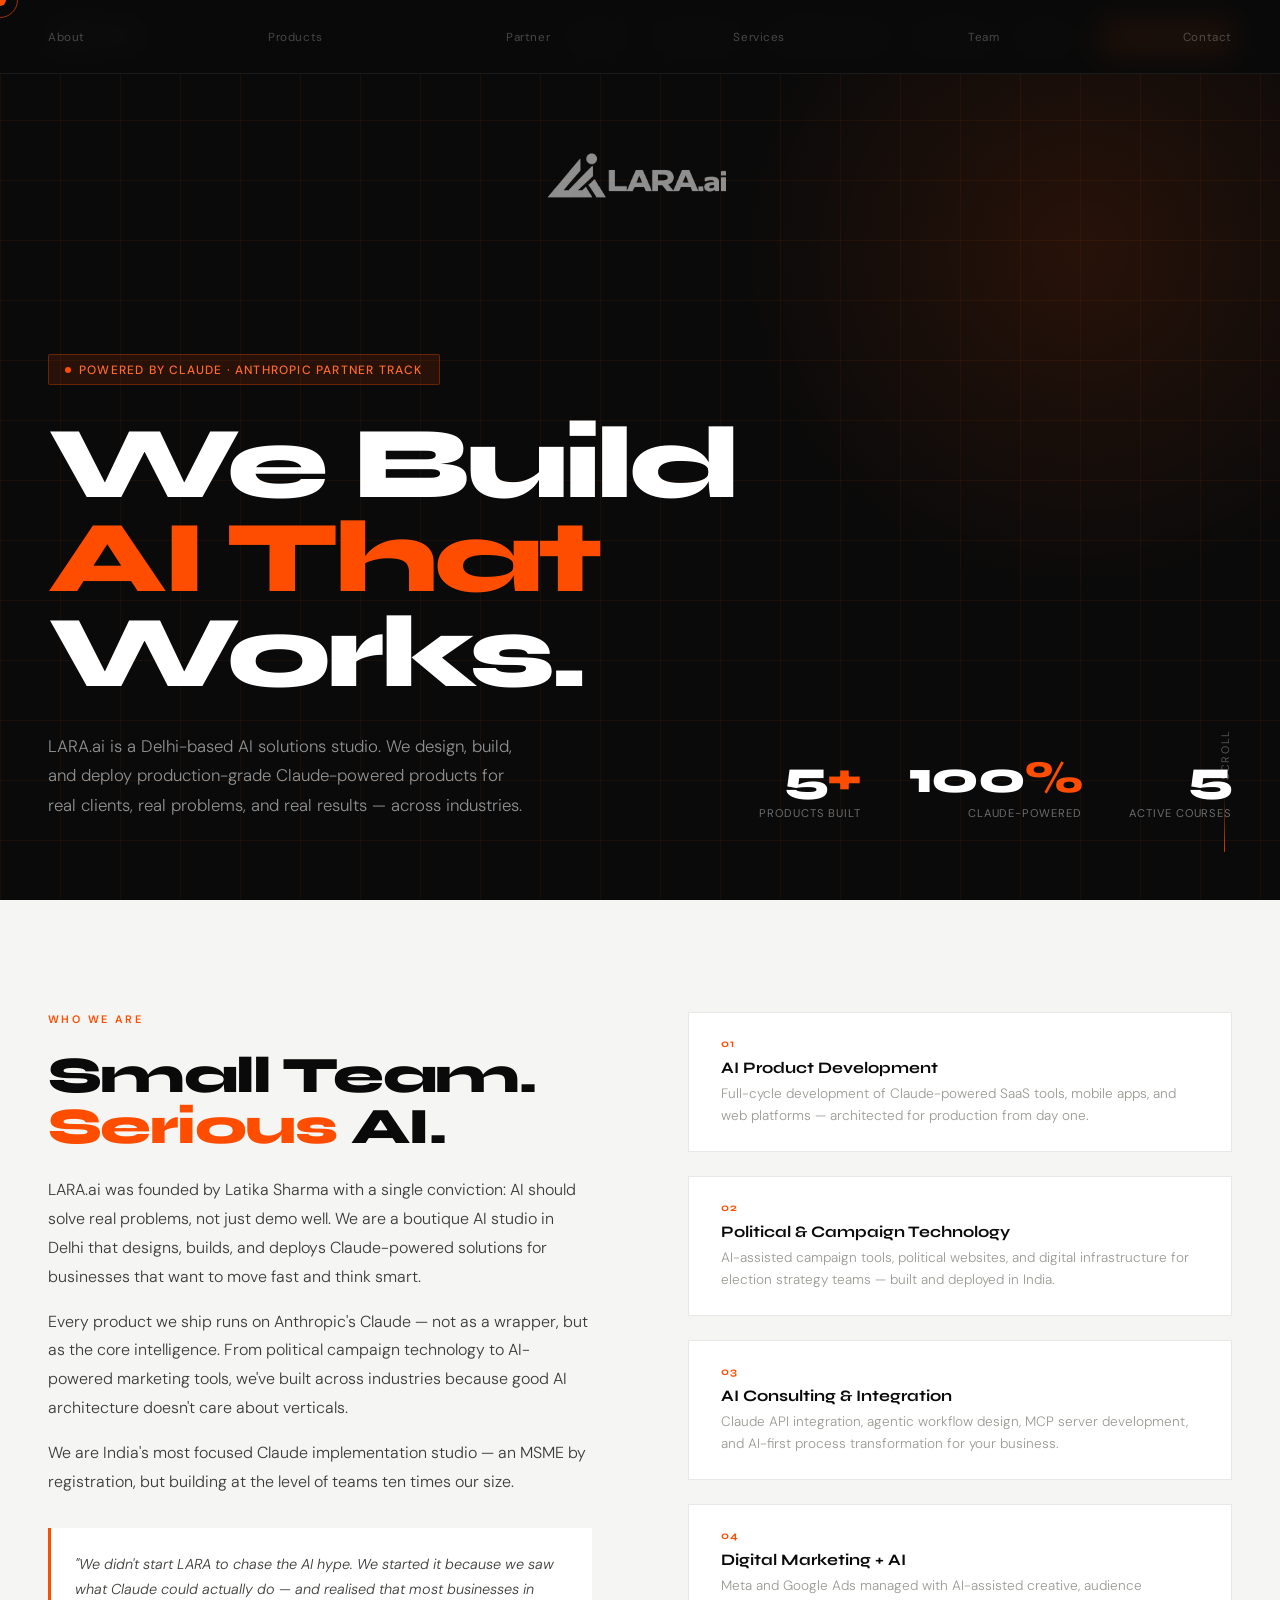
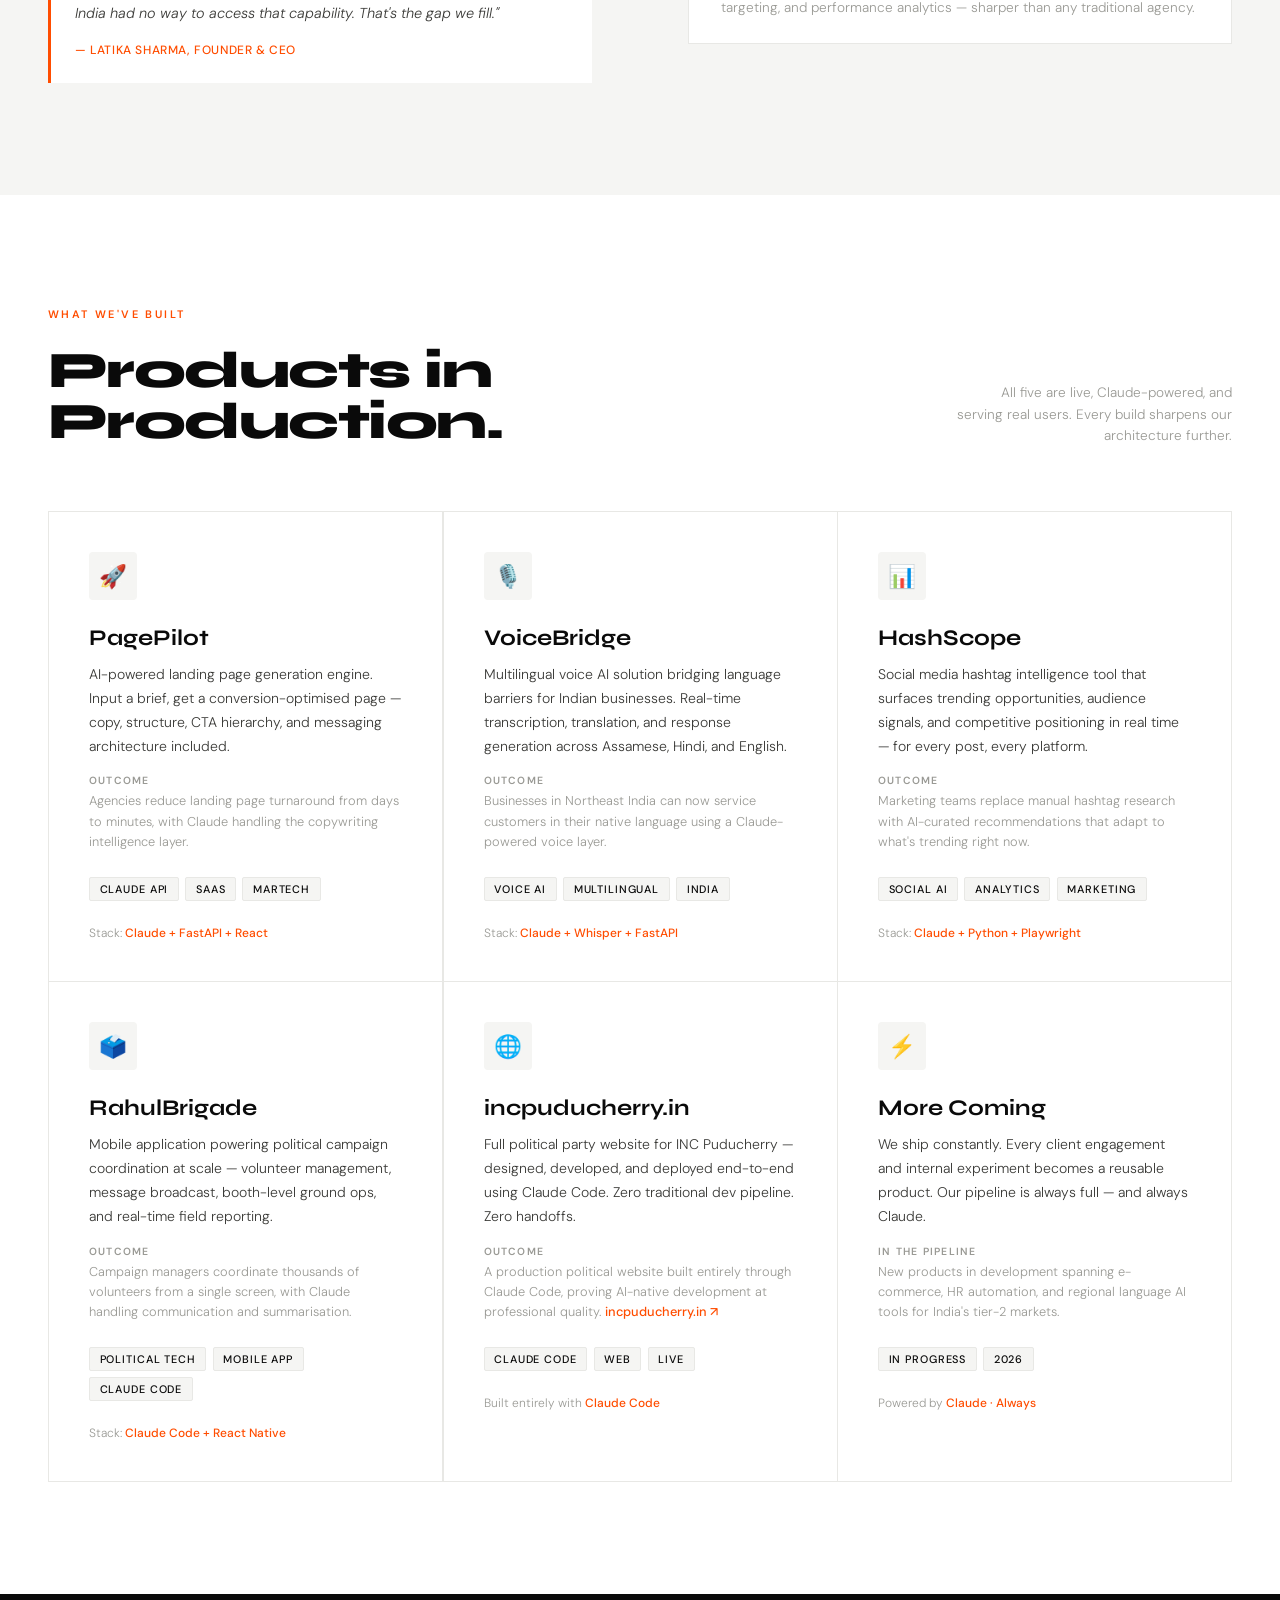
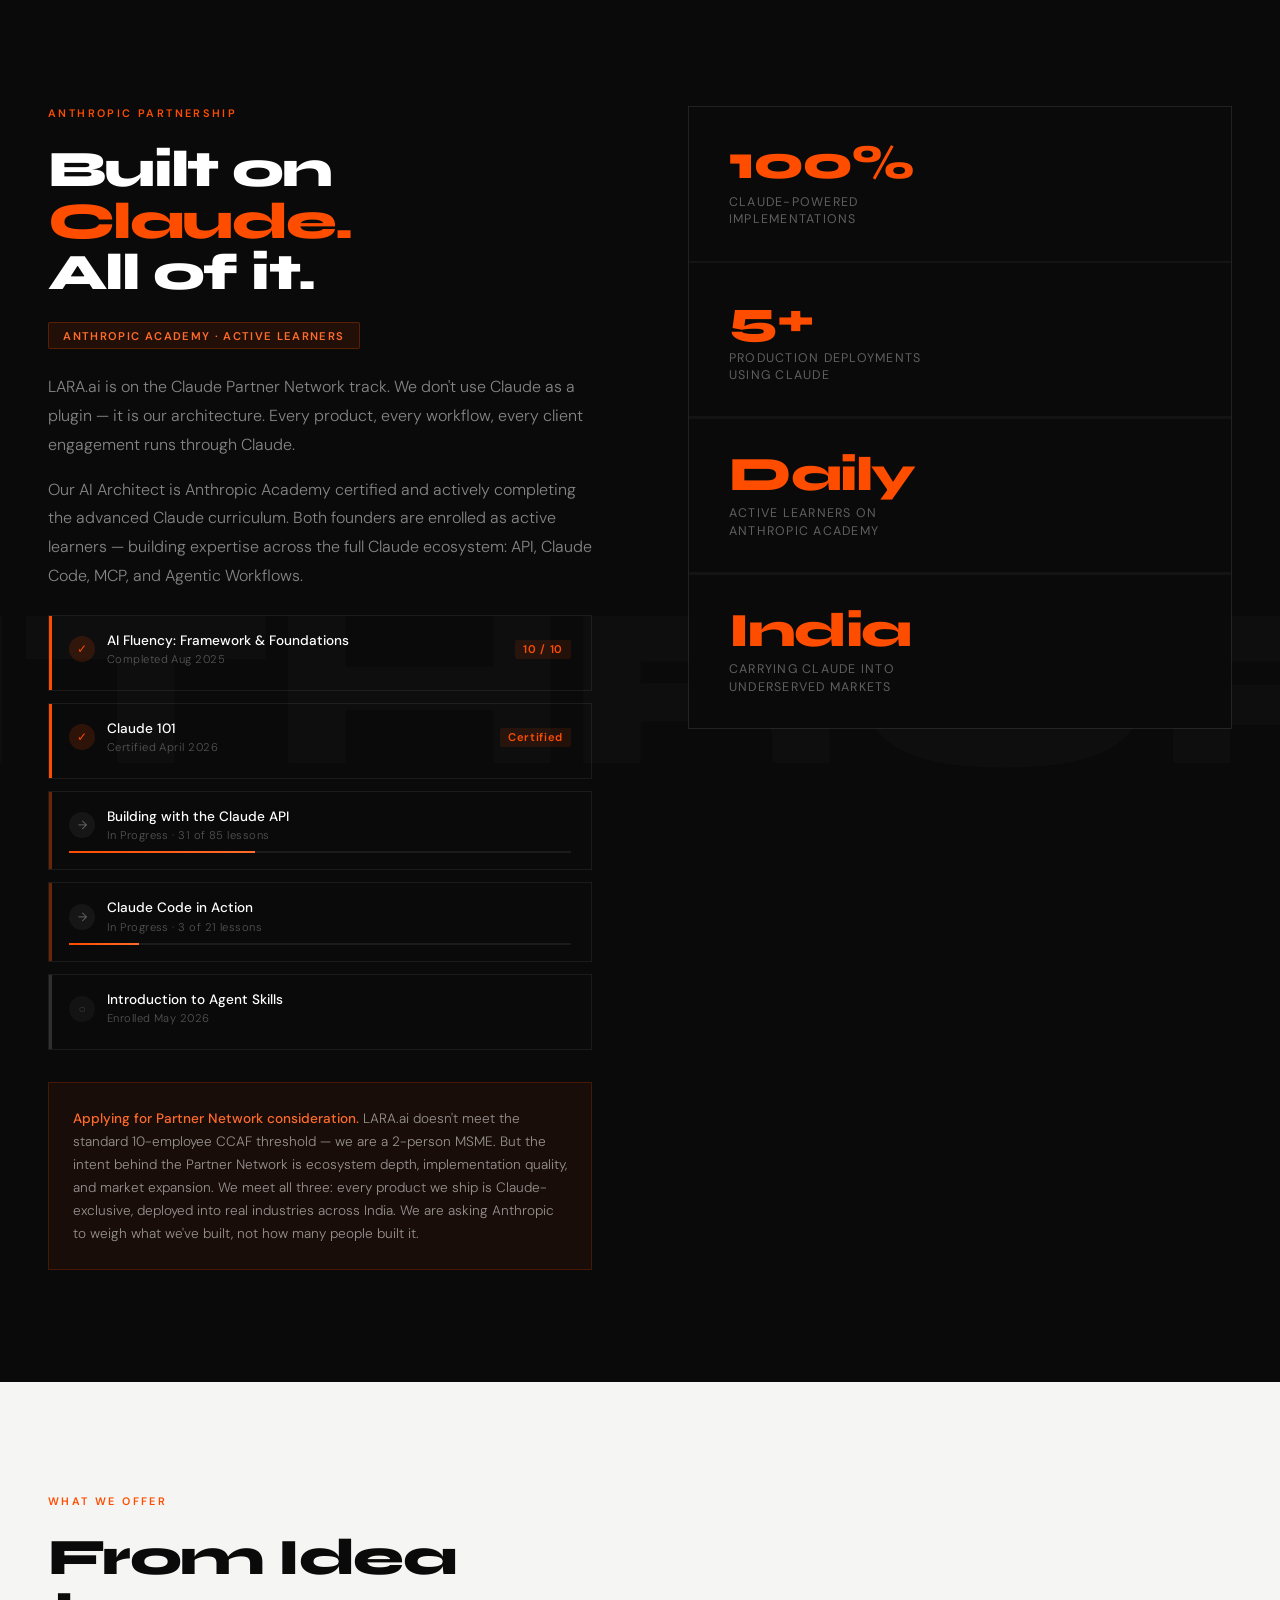
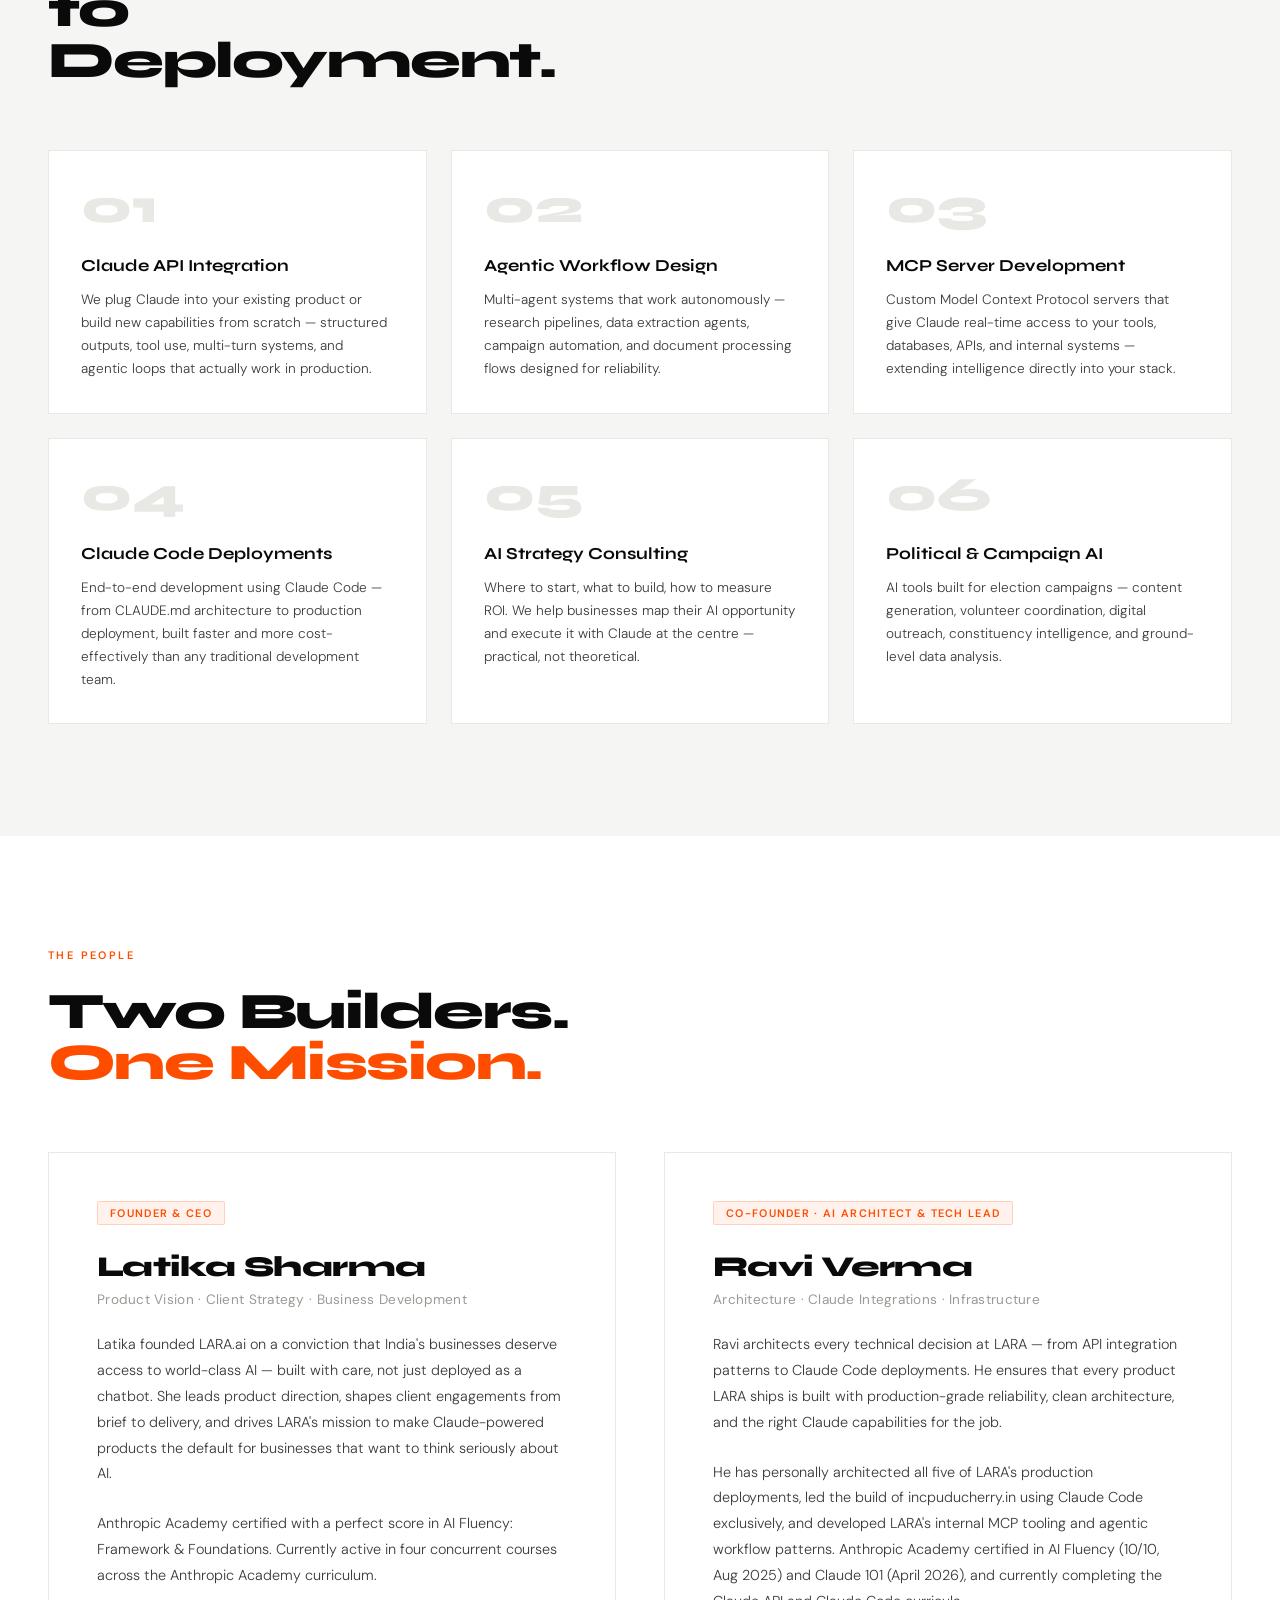
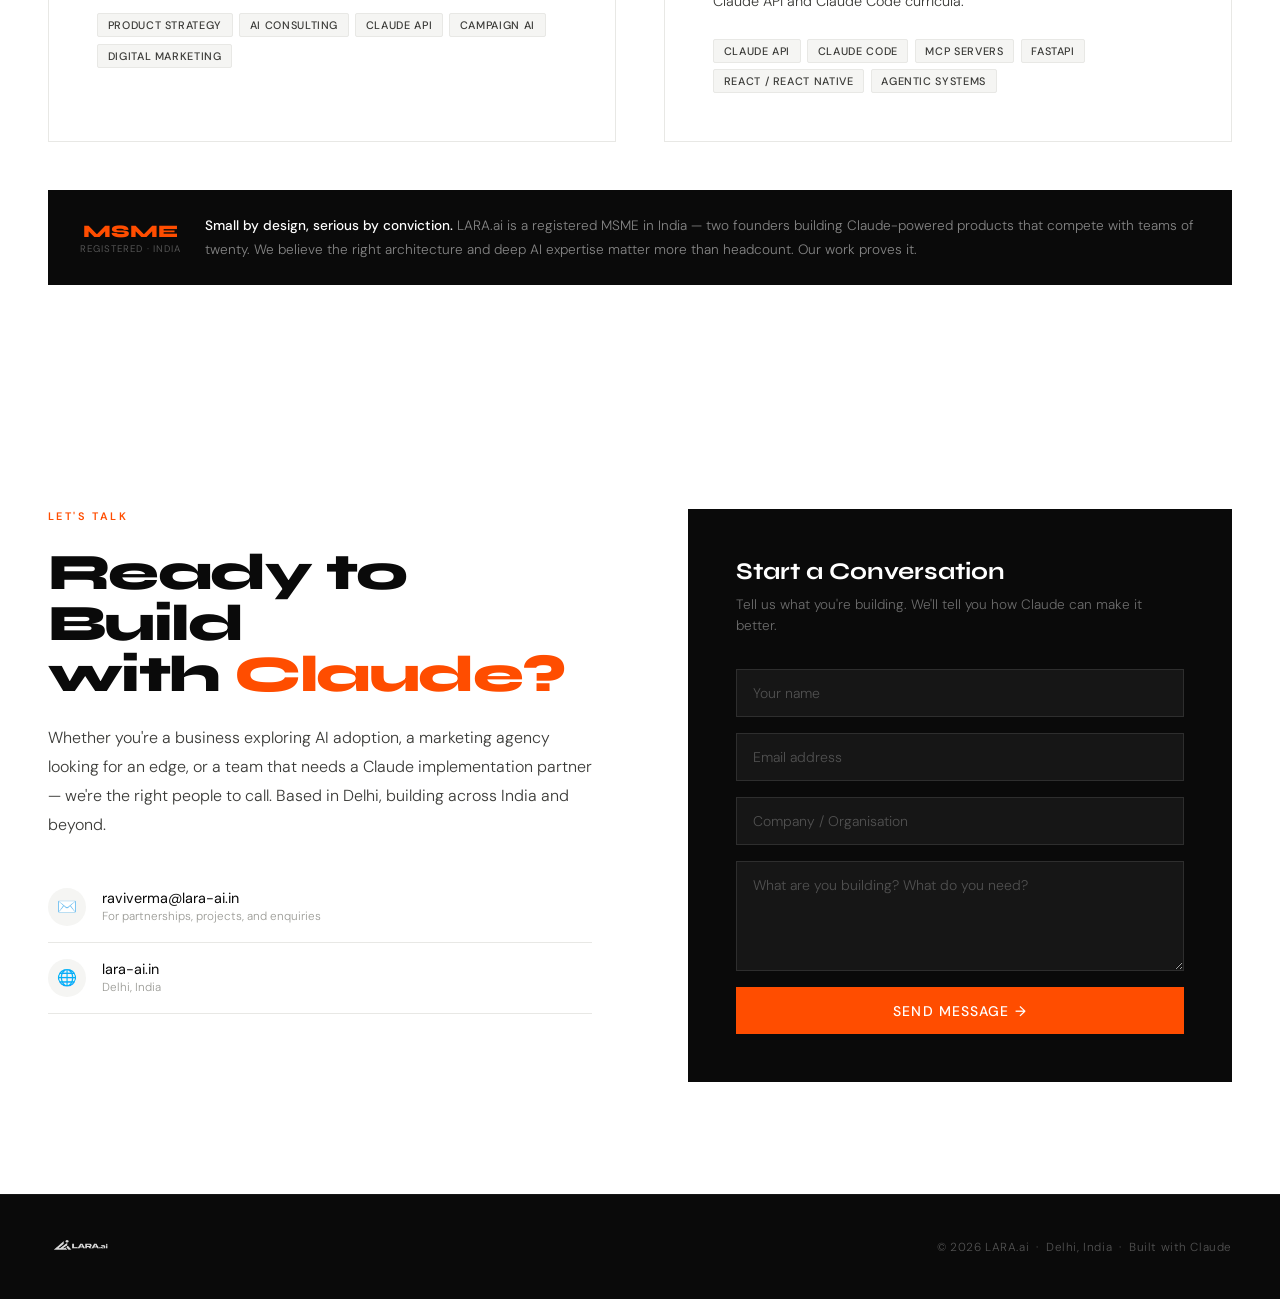
==== index.html @ f6cac772 "Clean up stale Formspree placeholder comment in contact form Co-Authored-By: Claude Sonnet 4.6 <nore" ====
<!DOCTYPE html>
<html lang="en">
<head>
  <meta charset="UTF-8">
  <meta name="viewport" content="width=device-width, initial-scale=1.0">

  <title>LARA.ai — Claude-Powered AI Solutions Studio, Delhi</title>
  <meta name="description" content="LARA.ai is a Delhi-based AI solutions studio building production-grade Claude-powered products. Claude API integration, agentic workflows, MCP servers, and AI strategy consulting.">
  <meta name="keywords" content="Claude AI, Anthropic partner, AI solutions India, Claude API integration, agentic workflow, MCP server, Delhi AI studio">

  <!-- Open Graph -->
  <meta property="og:title" content="LARA.ai — Claude-Powered AI Solutions">
  <meta property="og:description" content="We build production-grade Claude-powered products. Based in Delhi, India. On the Anthropic Partner Network track.">
  <meta property="og:type" content="website">
  <meta property="og:url" content="https://lara-ai.in">

  <!-- Favicons -->
  <link rel="shortcut icon" href="logo/favicon.ico">
  <link rel="icon" type="image/x-icon" href="logo/favicon.ico">
  <link rel="icon" type="image/png" sizes="16x16" href="logo/favicon-16.png">
  <link rel="icon" type="image/png" sizes="32x32" href="logo/favicon-32.png">
  <link rel="icon" type="image/png" sizes="48x48" href="logo/favicon-48.png">
  <link rel="icon" type="image/png" sizes="64x64" href="logo/favicon-64.png">
  <link rel="icon" type="image/png" sizes="128x128" href="logo/favicon-128.png">
  <link rel="icon" type="image/png" sizes="256x256" href="logo/favicon-256.png">
  <link rel="apple-touch-icon" sizes="128x128" href="logo/favicon-128.png">

  <!-- Fonts -->
  <link rel="preconnect" href="https://fonts.googleapis.com">
  <link rel="preconnect" href="https://fonts.gstatic.com" crossorigin>
  <link href="https://fonts.googleapis.com/css2?family=Syne:wght@400;700;800&family=DM+Sans:ital,opsz,wght@0,9..40,300;0,9..40,400;0,9..40,500;1,9..40,300&display=swap" rel="stylesheet">

  <link rel="stylesheet" href="style.css?v=2">
</head>
<body>

<!-- Custom cursor (hidden on mobile via CSS) -->
<div class="cursor" id="cursor"></div>
<div class="cursor-ring" id="cursorRing"></div>

<!-- Mobile menu overlay -->
<div class="mobile-menu" id="mobileMenu" role="dialog" aria-modal="true" aria-label="Navigation menu">
  <a href="#about">About</a>
  <a href="#products">Products</a>
  <a href="#claude">Partner Track</a>
  <a href="#services">Services</a>
  <a href="#team">Team</a>
  <a href="#contact" class="mobile-cta">Let's Build →</a>
</div>

<!-- ========================================================
     NAV
     ======================================================== -->
<nav id="mainNav" role="navigation" aria-label="Main navigation">
  <a href="#" class="nav-logo" aria-label="LARA.ai home">
    <img src="logo/website-navbar-logo.png"
         alt="LARA.ai"
         onerror="this.parentElement.innerHTML='<span class=nav-logo-text>LARA<span>.</span>ai</span>'">
  </a>

  <ul class="nav-links" role="list">
    <li><a href="#about">About</a></li>
    <li><a href="#products">Products</a></li>
    <li><a href="#claude">Partner Track</a></li>
    <li><a href="#services">Services</a></li>
    <li><a href="#team">Team</a></li>
    <li><a href="#contact" class="nav-cta">Let's Build →</a></li>
  </ul>

  <button class="hamburger" id="hamburger" aria-label="Toggle navigation" aria-expanded="false">
    <span></span>
    <span></span>
    <span></span>
  </button>
</nav>

<!-- ========================================================
     HERO
     ======================================================== -->
<section class="hero" aria-label="Hero">
  <div class="hero-grid" aria-hidden="true"></div>
  <div class="hero-glow" aria-hidden="true"></div>

  <!-- Hero logo mark (top-right) -->
  <div class="hero-logo-mark" aria-hidden="true">
    <img src="logo/lara-logo-transparent.png" alt="">
  </div>

  <div class="hero-badge" aria-label="Partner status">
    Powered by Claude &middot; Anthropic Partner Track
  </div>

  <h1>We Build<br><em>AI That</em><br>Works.</h1>

  <div class="hero-sub">
    <p class="hero-desc">
      LARA.ai is a Delhi-based AI solutions studio. We design, build, and deploy
      production-grade Claude-powered products for real clients, real problems,
      and real results — across industries.
    </p>
    <div class="hero-stats" aria-label="Key stats">
      <div class="stat-item">
        <div class="stat-num">5<span>+</span></div>
        <div class="stat-label">Products Built</div>
      </div>
      <div class="stat-item">
        <div class="stat-num">100<span>%</span></div>
        <div class="stat-label">Claude-Powered</div>
      </div>
      <div class="stat-item">
        <div class="stat-num">5<span></span></div>
        <div class="stat-label">Active Courses</div>
      </div>
    </div>
  </div>

  <div class="scroll-indicator" aria-hidden="true">
    <div class="scroll-line"></div>
    Scroll
  </div>
</section>

<!-- ========================================================
     ABOUT
     ======================================================== -->
<section class="about" id="about" aria-labelledby="about-heading">
  <div class="about-left reveal">
    <div class="section-label">Who We Are</div>
    <h2 id="about-heading">Small Team.<br><span>Serious</span> AI.</h2>
    <p>
      LARA.ai was founded by Latika Sharma with a single conviction: AI should
      solve real problems, not just demo well. We are a boutique AI studio in
      Delhi that designs, builds, and deploys Claude-powered solutions for
      businesses that want to move fast and think smart.
    </p>
    <p>
      Every product we ship runs on Anthropic's Claude — not as a wrapper, but
      as the core intelligence. From political campaign technology to AI-powered
      marketing tools, we've built across industries because good AI architecture
      doesn't care about verticals.
    </p>
    <p>
      We are India's most focused Claude implementation studio — an MSME by
      registration, but building at the level of teams ten times our size.
    </p>
    <div class="founder-note">
      <blockquote>
        "We didn't start LARA to chase the AI hype. We started it because we
        saw what Claude could actually do — and realised that most businesses
        in India had no way to access that capability. That's the gap we fill."
      </blockquote>
      <cite>— Latika Sharma, Founder &amp; CEO</cite>
    </div>
  </div>

  <div class="about-right">
    <div class="capability-card reveal reveal-delay-1">
      <div class="cap-num">01</div>
      <div class="cap-title">AI Product Development</div>
      <div class="cap-desc">Full-cycle development of Claude-powered SaaS tools, mobile apps, and web platforms — architected for production from day one.</div>
    </div>
    <div class="capability-card reveal reveal-delay-2">
      <div class="cap-num">02</div>
      <div class="cap-title">Political &amp; Campaign Technology</div>
      <div class="cap-desc">AI-assisted campaign tools, political websites, and digital infrastructure for election strategy teams — built and deployed in India.</div>
    </div>
    <div class="capability-card reveal reveal-delay-3">
      <div class="cap-num">03</div>
      <div class="cap-title">AI Consulting &amp; Integration</div>
      <div class="cap-desc">Claude API integration, agentic workflow design, MCP server development, and AI-first process transformation for your business.</div>
    </div>
    <div class="capability-card reveal reveal-delay-4">
      <div class="cap-num">04</div>
      <div class="cap-title">Digital Marketing + AI</div>
      <div class="cap-desc">Meta and Google Ads managed with AI-assisted creative, audience targeting, and performance analytics — sharper than any traditional agency.</div>
    </div>
  </div>
</section>

<!-- ========================================================
     PRODUCTS
     ======================================================== -->
<section class="products" id="products" aria-labelledby="products-heading">
  <div class="products-header reveal">
    <div>
      <div class="section-label">What We've Built</div>
      <h2 id="products-heading">Products in<br>Production.</h2>
    </div>
    <p class="products-header-note">
      All five are live, Claude-powered, and serving real users.
      Every build sharpens our architecture further.
    </p>
  </div>

  <div class="products-grid">

    <div class="product-card reveal">
      <div class="product-icon" aria-hidden="true">🚀</div>
      <div class="product-name">PagePilot</div>
      <div class="product-desc">
        AI-powered landing page generation engine. Input a brief, get a
        conversion-optimised page — copy, structure, CTA hierarchy, and
        messaging architecture included.
      </div>
      <div class="product-outcome-label">Outcome</div>
      <div class="product-outcome">
        Agencies reduce landing page turnaround from days to minutes, with
        Claude handling the copywriting intelligence layer.
      </div>
      <div class="product-tags">
        <span class="product-tag">Claude API</span>
        <span class="product-tag">SaaS</span>
        <span class="product-tag">MarTech</span>
      </div>
      <div class="product-tech">Stack: <strong>Claude + FastAPI + React</strong></div>
    </div>

    <div class="product-card reveal reveal-delay-1">
      <div class="product-icon" aria-hidden="true">🎙️</div>
      <div class="product-name">VoiceBridge</div>
      <div class="product-desc">
        Multilingual voice AI solution bridging language barriers for Indian
        businesses. Real-time transcription, translation, and response
        generation across Assamese, Hindi, and English.
      </div>
      <div class="product-outcome-label">Outcome</div>
      <div class="product-outcome">
        Businesses in Northeast India can now service customers in their
        native language using a Claude-powered voice layer.
      </div>
      <div class="product-tags">
        <span class="product-tag">Voice AI</span>
        <span class="product-tag">Multilingual</span>
        <span class="product-tag">India</span>
      </div>
      <div class="product-tech">Stack: <strong>Claude + Whisper + FastAPI</strong></div>
    </div>

    <div class="product-card reveal reveal-delay-2">
      <div class="product-icon" aria-hidden="true">📊</div>
      <div class="product-name">HashScope</div>
      <div class="product-desc">
        Social media hashtag intelligence tool that surfaces trending
        opportunities, audience signals, and competitive positioning
        in real time — for every post, every platform.
      </div>
      <div class="product-outcome-label">Outcome</div>
      <div class="product-outcome">
        Marketing teams replace manual hashtag research with AI-curated
        recommendations that adapt to what's trending right now.
      </div>
      <div class="product-tags">
        <span class="product-tag">Social AI</span>
        <span class="product-tag">Analytics</span>
        <span class="product-tag">Marketing</span>
      </div>
      <div class="product-tech">Stack: <strong>Claude + Python + Playwright</strong></div>
    </div>

    <div class="product-card reveal">
      <div class="product-icon" aria-hidden="true">🗳️</div>
      <div class="product-name">RahulBrigade</div>
      <div class="product-desc">
        Mobile application powering political campaign coordination at
        scale — volunteer management, message broadcast, booth-level
        ground ops, and real-time field reporting.
      </div>
      <div class="product-outcome-label">Outcome</div>
      <div class="product-outcome">
        Campaign managers coordinate thousands of volunteers from a
        single screen, with Claude handling communication and summarisation.
      </div>
      <div class="product-tags">
        <span class="product-tag">Political Tech</span>
        <span class="product-tag">Mobile App</span>
        <span class="product-tag">Claude Code</span>
      </div>
      <div class="product-tech">Stack: <strong>Claude Code + React Native</strong></div>
    </div>

    <div class="product-card reveal reveal-delay-1">
      <div class="product-icon" aria-hidden="true">🌐</div>
      <div class="product-name">incpuducherry.in</div>
      <div class="product-desc">
        Full political party website for INC Puducherry — designed,
        developed, and deployed end-to-end using Claude Code.
        Zero traditional dev pipeline. Zero handoffs.
      </div>
      <div class="product-outcome-label">Outcome</div>
      <div class="product-outcome">
        A production political website built entirely through Claude Code,
        proving AI-native development at professional quality.
        <a href="https://incpuducherry.in" target="_blank" rel="noopener" style="color:var(--accent);font-weight:500;">incpuducherry.in ↗</a>
      </div>
      <div class="product-tags">
        <span class="product-tag">Claude Code</span>
        <span class="product-tag">Web</span>
        <span class="product-tag">Live</span>
      </div>
      <div class="product-tech">Built entirely with <strong>Claude Code</strong></div>
    </div>

    <div class="product-card reveal reveal-delay-2">
      <div class="product-icon" aria-hidden="true">⚡</div>
      <div class="product-name">More Coming</div>
      <div class="product-desc">
        We ship constantly. Every client engagement and internal
        experiment becomes a reusable product. Our pipeline is always
        full — and always Claude.
      </div>
      <div class="product-outcome-label">In the pipeline</div>
      <div class="product-outcome">
        New products in development spanning e-commerce, HR automation,
        and regional language AI tools for India's tier-2 markets.
      </div>
      <div class="product-tags">
        <span class="product-tag">In Progress</span>
        <span class="product-tag">2026</span>
      </div>
      <div class="product-tech">Powered by <strong>Claude · Always</strong></div>
    </div>

  </div>
</section>

<!-- ========================================================
     CLAUDE PARTNER / CERTIFICATIONS
     ======================================================== -->
<section class="claude-section" id="claude" aria-labelledby="claude-heading">
  <div class="claude-inner">

    <div class="claude-left reveal">
      <div class="section-label">Anthropic Partnership</div>
      <h2 id="claude-heading">Built on<br><em>Claude.</em><br>All of it.</h2>

      <div class="academy-badge">Anthropic Academy · Active Learners</div>

      <p>
        LARA.ai is on the Claude Partner Network track. We don't use Claude as
        a plugin — it is our architecture. Every product, every workflow, every
        client engagement runs through Claude.
      </p>
      <p>
        Our AI Architect is Anthropic Academy certified and actively completing
        the advanced Claude curriculum. Both founders are enrolled as active
        learners — building expertise across the full Claude ecosystem: API,
        Claude Code, MCP, and Agentic Workflows.
      </p>

      <div class="claude-certs" role="list" aria-label="Anthropic Academy certifications">

        <!-- Completed -->
        <div class="cert-item" role="listitem">
          <div class="cert-header">
            <div class="cert-check" aria-label="Completed">✓</div>
            <div class="cert-text">
              <strong>AI Fluency: Framework &amp; Foundations</strong>
              <span class="cert-meta">Completed Aug 2025</span>
            </div>
            <span class="cert-score">10 / 10</span>
          </div>
        </div>

        <div class="cert-item" role="listitem">
          <div class="cert-header">
            <div class="cert-check" aria-label="Completed">✓</div>
            <div class="cert-text">
              <strong>Claude 101</strong>
              <span class="cert-meta">Certified April 2026</span>
            </div>
            <span class="cert-score">Certified</span>
          </div>
        </div>

        <!-- In Progress -->
        <div class="cert-item in-progress" role="listitem">
          <div class="cert-header">
            <div class="cert-check" aria-label="In progress">→</div>
            <div class="cert-text">
              <strong>Building with the Claude API</strong>
              <span class="cert-meta">In Progress · 31 of 85 lessons</span>
            </div>
          </div>
          <div class="cert-progress" aria-label="Progress: 37%">
            <div class="cert-progress-fill" style="width:37%" data-width="37%"></div>
          </div>
        </div>

        <div class="cert-item in-progress" role="listitem">
          <div class="cert-header">
            <div class="cert-check" aria-label="In progress">→</div>
            <div class="cert-text">
              <strong>Claude Code in Action</strong>
              <span class="cert-meta">In Progress · 3 of 21 lessons</span>
            </div>
          </div>
          <div class="cert-progress" aria-label="Progress: 14%">
            <div class="cert-progress-fill" style="width:14%" data-width="14%"></div>
          </div>
        </div>

        <!-- Enrolled -->
        <div class="cert-item enrolled" role="listitem">
          <div class="cert-header">
            <div class="cert-check" aria-label="Enrolled">○</div>
            <div class="cert-text">
              <strong>Introduction to Agent Skills</strong>
              <span class="cert-meta">Enrolled May 2026</span>
            </div>
          </div>
        </div>

      </div>

      <div class="partner-callout">
        <p>
          <strong>Applying for Partner Network consideration.</strong> LARA.ai doesn't
          meet the standard 10-employee CCAF threshold — we are a 2-person MSME. But
          the intent behind the Partner Network is ecosystem depth, implementation
          quality, and market expansion. We meet all three: every product we ship is
          Claude-exclusive, deployed into real industries across India. We are asking
          Anthropic to weigh what we've built, not how many people built it.
        </p>
      </div>
    </div>

    <div class="claude-right reveal reveal-delay-2">
      <div class="claude-metric">
        <div class="metric-num">100%</div>
        <div class="metric-label">Claude-powered<br>implementations</div>
      </div>
      <div class="claude-metric">
        <div class="metric-num">5+</div>
        <div class="metric-label">Production deployments<br>using Claude</div>
      </div>
      <div class="claude-metric">
        <div class="metric-num">Daily</div>
        <div class="metric-label">Active learners on<br>Anthropic Academy</div>
      </div>
      <div class="claude-metric">
        <div class="metric-num">India</div>
        <div class="metric-label">Carrying Claude into<br>underserved markets</div>
      </div>
    </div>

  </div>
</section>

<!-- ========================================================
     SERVICES
     ======================================================== -->
<section class="services" id="services" aria-labelledby="services-heading">
  <div class="services-header reveal">
    <div class="section-label">What We Offer</div>
    <h2 id="services-heading">From Idea<br>to Deployment.</h2>
  </div>

  <div class="services-grid">
    <div class="service-card reveal">
      <div class="service-num">01</div>
      <div class="service-title">Claude API Integration</div>
      <div class="service-desc">
        We plug Claude into your existing product or build new capabilities
        from scratch — structured outputs, tool use, multi-turn systems,
        and agentic loops that actually work in production.
      </div>
    </div>
    <div class="service-card reveal reveal-delay-1">
      <div class="service-num">02</div>
      <div class="service-title">Agentic Workflow Design</div>
      <div class="service-desc">
        Multi-agent systems that work autonomously — research pipelines,
        data extraction agents, campaign automation, and document
        processing flows designed for reliability.
      </div>
    </div>
    <div class="service-card reveal reveal-delay-2">
      <div class="service-num">03</div>
      <div class="service-title">MCP Server Development</div>
      <div class="service-desc">
        Custom Model Context Protocol servers that give Claude real-time
        access to your tools, databases, APIs, and internal systems —
        extending intelligence directly into your stack.
      </div>
    </div>
    <div class="service-card reveal">
      <div class="service-num">04</div>
      <div class="service-title">Claude Code Deployments</div>
      <div class="service-desc">
        End-to-end development using Claude Code — from CLAUDE.md
        architecture to production deployment, built faster and more
        cost-effectively than any traditional development team.
      </div>
    </div>
    <div class="service-card reveal reveal-delay-1">
      <div class="service-num">05</div>
      <div class="service-title">AI Strategy Consulting</div>
      <div class="service-desc">
        Where to start, what to build, how to measure ROI. We help
        businesses map their AI opportunity and execute it with Claude
        at the centre — practical, not theoretical.
      </div>
    </div>
    <div class="service-card reveal reveal-delay-2">
      <div class="service-num">06</div>
      <div class="service-title">Political &amp; Campaign AI</div>
      <div class="service-desc">
        AI tools built for election campaigns — content generation,
        volunteer coordination, digital outreach, constituency
        intelligence, and ground-level data analysis.
      </div>
    </div>
  </div>
</section>

<!-- ========================================================
     TEAM
     ======================================================== -->
<section class="team" id="team" aria-labelledby="team-heading">
  <div class="team-header reveal">
    <div class="section-label">The People</div>
    <h2 id="team-heading">Two Builders.<br><span>One Mission.</span></h2>
  </div>

  <div class="team-grid">

    <div class="team-card reveal">
      <div class="team-role-badge">Founder &amp; CEO</div>
      <div class="team-name">Latika Sharma</div>
      <div class="team-title">Product Vision · Client Strategy · Business Development</div>
      <p class="team-bio">
        Latika founded LARA.ai on a conviction that India's businesses deserve
        access to world-class AI — built with care, not just deployed as a
        chatbot. She leads product direction, shapes client engagements from
        brief to delivery, and drives LARA's mission to make Claude-powered
        products the default for businesses that want to think seriously about AI.
      </p>
      <p class="team-bio">
        Anthropic Academy certified with a perfect score in AI Fluency:
        Framework &amp; Foundations. Currently active in four concurrent courses
        across the Anthropic Academy curriculum.
      </p>
      <div class="team-skills">
        <span class="team-skill">Product Strategy</span>
        <span class="team-skill">AI Consulting</span>
        <span class="team-skill">Claude API</span>
        <span class="team-skill">Campaign AI</span>
        <span class="team-skill">Digital Marketing</span>
      </div>
    </div>

    <div class="team-card reveal reveal-delay-2">
      <div class="team-role-badge">Co-founder · AI Architect &amp; Tech Lead</div>
      <div class="team-name">Ravi Verma</div>
      <div class="team-title">Architecture · Claude Integrations · Infrastructure</div>
      <p class="team-bio">
        Ravi architects every technical decision at LARA — from API integration
        patterns to Claude Code deployments. He ensures that every product LARA
        ships is built with production-grade reliability, clean architecture, and
        the right Claude capabilities for the job.
      </p>
      <p class="team-bio">
        He has personally architected all five of LARA's production deployments,
        led the build of incpuducherry.in using Claude Code exclusively, and
        developed LARA's internal MCP tooling and agentic workflow patterns.
        Anthropic Academy certified in AI Fluency (10/10, Aug 2025) and Claude 101
        (April 2026), and currently completing the Claude API and Claude Code curricula.
      </p>
      <div class="team-skills">
        <span class="team-skill">Claude API</span>
        <span class="team-skill">Claude Code</span>
        <span class="team-skill">MCP Servers</span>
        <span class="team-skill">FastAPI</span>
        <span class="team-skill">React / React Native</span>
        <span class="team-skill">Agentic Systems</span>
      </div>
    </div>

  </div>

  <div class="msme-note reveal">
    <div class="msme-badge">
      <div class="msme-badge-label">MSME</div>
      <div class="msme-badge-sub">Registered · India</div>
    </div>
    <div class="msme-note-text">
      <strong>Small by design, serious by conviction.</strong> LARA.ai is a
      registered MSME in India — two founders building Claude-powered products
      that compete with teams of twenty. We believe the right architecture and
      deep AI expertise matter more than headcount. Our work proves it.
    </div>
  </div>
</section>

<!-- ========================================================
     CONTACT
     ======================================================== -->
<section class="contact" id="contact" aria-labelledby="contact-heading">

  <div class="contact-left reveal">
    <div class="section-label">Let's Talk</div>
    <h2 id="contact-heading">Ready to Build<br>with <em>Claude?</em></h2>
    <p>
      Whether you're a business exploring AI adoption, a marketing agency
      looking for an edge, or a team that needs a Claude implementation
      partner — we're the right people to call. Based in Delhi, building
      across India and beyond.
    </p>

    <div class="contact-info">
      <a href="mailto:raviverma@lara-ai.in" class="contact-row">
        <div class="contact-icon" aria-hidden="true">✉️</div>
        <div>
          <div class="contact-text">raviverma@lara-ai.in</div>
          <div class="contact-sub">For partnerships, projects, and enquiries</div>
        </div>
      </a>
      <a href="https://lara-ai.in" class="contact-row">
        <div class="contact-icon" aria-hidden="true">🌐</div>
        <div>
          <div class="contact-text">lara-ai.in</div>
          <div class="contact-sub">Delhi, India</div>
        </div>
      </a>
    </div>
  </div>

  <div class="contact-right reveal reveal-delay-2">
    <h3>Start a Conversation</h3>
    <p>Tell us what you're building. We'll tell you how Claude can make it better.</p>

    <!-- Formspree form ID: xqenwrgr -->
    <form
      id="contactForm"
      class="contact-form"
      action="https://formspree.io/f/xqenwrgr"
      method="POST"
      novalidate
    >
      <input
        type="text"
        name="name"
        class="form-input"
        placeholder="Your name"
        required
        autocomplete="name"
      >
      <input
        type="email"
        name="email"
        class="form-input"
        placeholder="Email address"
        required
        autocomplete="email"
      >
      <input
        type="text"
        name="company"
        class="form-input"
        placeholder="Company / Organisation"
        autocomplete="organization"
      >
      <textarea
        name="message"
        class="form-input"
        placeholder="What are you building? What do you need?"
        required
      ></textarea>
      <!-- Hidden: helps Formspree label the source -->
      <input type="hidden" name="_subject" value="New enquiry from lara-ai.in">
      <button type="submit" class="btn-submit" id="submitBtn">Send Message →</button>
    </form>

    <div class="form-success" id="formSuccess" role="alert">
      <p><strong>Message received.</strong><br>We'll get back to you within one business day.</p>
    </div>
  </div>

</section>

<!-- ========================================================
     FOOTER
     ======================================================== -->
<footer role="contentinfo">
  <a href="#" class="footer-logo" aria-label="LARA.ai — back to top">
    <img src="logo/website-navbar-logo.png"
         alt="LARA.ai"
         onerror="this.parentElement.innerHTML='<span class=footer-logo-text>LARA<span>.</span>ai</span>'">
  </a>

  <p>© 2026 LARA.ai &nbsp;·&nbsp; Delhi, India &nbsp;·&nbsp; Built with Claude</p>

  <nav class="footer-right" aria-label="Footer navigation">
    <a href="#about">About</a>
    <a href="#products">Products</a>
    <a href="#claude">Partner</a>
    <a href="#services">Services</a>
    <a href="#team">Team</a>
    <a href="#contact">Contact</a>
  </nav>
</footer>

<script src="script.js"></script>
</body>
</html>
---- style.css ----
/* ============================================================
   LARA.ai — style.css
   Design system: Syne (display) + DM Sans (body)
   Accent: #FF4D00 · Black: #0a0a0a · White: #ffffff
   ============================================================ */

/* --- 1. VARIABLES & RESET --- */

*, *::before, *::after {
  box-sizing: border-box;
  margin: 0;
  padding: 0;
}

:root {
  --black:        #0a0a0a;
  --white:        #ffffff;
  --accent:       #FF4D00;
  --accent-light: #FF6B2B;
  --grey-100:     #f5f5f3;
  --grey-200:     #e8e8e5;
  --grey-400:     #9a9a95;
  --grey-700:     #3a3a37;
  --font-display: 'Syne', sans-serif;
  --font-body:    'DM Sans', sans-serif;
  --nav-h:        74px;
}

html {
  scroll-behavior: smooth;
}

body {
  font-family: var(--font-body);
  background: var(--white);
  color: var(--black);
  overflow-x: hidden;
  cursor: none;
}

img {
  display: block;
  max-width: 100%;
}

a {
  text-decoration: none;
  color: inherit;
}

/* --- 2. CUSTOM CURSOR --- */

.cursor {
  width: 12px;
  height: 12px;
  background: var(--accent);
  border-radius: 50%;
  position: fixed;
  top: 0;
  left: 0;
  pointer-events: none;
  z-index: 9999;
  transition: transform 0.15s ease, width 0.2s, height 0.2s;
  transform: translate(-50%, -50%);
}

.cursor-ring {
  width: 36px;
  height: 36px;
  border: 1.5px solid var(--accent);
  border-radius: 50%;
  position: fixed;
  top: 0;
  left: 0;
  pointer-events: none;
  z-index: 9998;
  transform: translate(-50%, -50%);
  transition: all 0.08s ease;
  opacity: 0.6;
}

/* --- 3. NAVIGATION --- */

nav {
  position: fixed;
  top: 0;
  left: 0;
  right: 0;
  z-index: 200;
  display: flex;
  align-items: center;
  justify-content: space-between;
  padding: 0 3rem;
  height: var(--nav-h);
  background: rgba(10, 10, 10, 0.92);
  backdrop-filter: blur(14px);
  -webkit-backdrop-filter: blur(14px);
  border-bottom: 1px solid rgba(255, 255, 255, 0.07);
  transition: background 0.3s, box-shadow 0.3s;
}

nav.scrolled {
  box-shadow: 0 2px 24px rgba(0, 0, 0, 0.5);
}

.nav-logo img {
  height: 36px;
  width: auto;
}

/* Fallback text logo if image missing */
.nav-logo-text {
  font-family: var(--font-display);
  font-weight: 800;
  font-size: 1.4rem;
  letter-spacing: -0.03em;
  color: var(--black);
}
.nav-logo-text span { color: var(--accent); }

.nav-links {
  display: flex;
  gap: 2.5rem;
  list-style: none;
  align-items: center;
}

.nav-links a {
  font-size: 0.8rem;
  font-weight: 500;
  color: rgba(255, 255, 255, 0.7);
  letter-spacing: 0.05em;
  text-transform: uppercase;
  transition: color 0.2s;
  position: relative;
}

.nav-links a::after {
  content: '';
  position: absolute;
  bottom: -4px;
  left: 0;
  right: 0;
  height: 1.5px;
  background: var(--accent);
  transform: scaleX(0);
  transition: transform 0.25s ease;
}

.nav-links a:hover,
.nav-links a.active {
  color: var(--accent);
}

.nav-links a:hover::after,
.nav-links a.active::after {
  transform: scaleX(1);
}

.nav-cta {
  background: var(--accent) !important;
  color: var(--white) !important;
  padding: 0.55rem 1.3rem;
  border-radius: 2px;
  font-size: 0.75rem !important;
  letter-spacing: 0.08em !important;
  transition: background 0.2s !important;
}
.nav-cta::after { display: none !important; }
.nav-cta:hover { background: #e04400 !important; }

/* Hamburger */
.hamburger {
  display: none;
  flex-direction: column;
  gap: 5px;
  background: none;
  border: none;
  cursor: none;
  padding: 4px;
  z-index: 201;
}
.hamburger span {
  display: block;
  width: 24px;
  height: 2px;
  background: var(--white);
  transition: all 0.3s ease;
  transform-origin: center;
}
.hamburger.open span:nth-child(1) { transform: translateY(7px) rotate(45deg); }
.hamburger.open span:nth-child(2) { opacity: 0; }
.hamburger.open span:nth-child(3) { transform: translateY(-7px) rotate(-45deg); }

/* Mobile menu overlay */
.mobile-menu {
  display: none;
  position: fixed;
  inset: 0;
  background: var(--black);
  z-index: 199;
  flex-direction: column;
  justify-content: center;
  align-items: center;
  gap: 2.5rem;
  padding: 2rem;
}
.mobile-menu.open { display: flex; }

.mobile-menu a {
  font-family: var(--font-display);
  font-size: 2rem;
  font-weight: 800;
  color: var(--white);
  letter-spacing: -0.02em;
  transition: color 0.2s;
}
.mobile-menu a:hover { color: var(--accent); }
.mobile-menu .mobile-cta {
  margin-top: 1rem;
  background: var(--accent);
  color: var(--white) !important;
  padding: 0.875rem 2.5rem;
  font-size: 0.9rem !important;
  font-weight: 500;
  letter-spacing: 0.1em;
  text-transform: uppercase;
}

/* --- 4. HERO --- */

.hero {
  min-height: 100vh;
  display: flex;
  flex-direction: column;
  justify-content: flex-end;
  padding: 0 3rem 5rem;
  position: relative;
  overflow: hidden;
  background: var(--black);
}

.hero-grid {
  position: absolute;
  inset: 0;
  background-image:
    linear-gradient(rgba(255, 77, 0, 0.07) 1px, transparent 1px),
    linear-gradient(90deg, rgba(255, 77, 0, 0.07) 1px, transparent 1px);
  background-size: 60px 60px;
}

/* Hero logo — centered in upper half of hero */
.hero-logo-mark {
  position: absolute;
  top: calc(var(--nav-h) + 3.5rem);
  left: 50%;
  transform: translateX(-50%);
  opacity: 0.55;
  pointer-events: none;
  z-index: 1;
}
.hero-logo-mark img {
  height: 110px;
  width: auto;
  /* invert the dark outlines to white so logo is visible on dark hero */
  filter: brightness(0) invert(1);
}

/* Subtle radial glow */
.hero-glow {
  position: absolute;
  width: 700px;
  height: 700px;
  background: radial-gradient(circle, rgba(255, 77, 0, 0.12) 0%, transparent 70%);
  top: -100px;
  right: -150px;
  pointer-events: none;
}

.hero-badge {
  display: inline-flex;
  align-items: center;
  gap: 0.5rem;
  background: rgba(255, 77, 0, 0.12);
  border: 1px solid rgba(255, 77, 0, 0.3);
  color: var(--accent-light);
  font-size: 0.75rem;
  font-weight: 500;
  letter-spacing: 0.1em;
  text-transform: uppercase;
  padding: 0.4rem 1rem;
  border-radius: 2px;
  margin-bottom: 2rem;
  width: fit-content;
  position: relative;
  z-index: 1;
}

.hero-badge::before {
  content: '';
  width: 6px;
  height: 6px;
  background: var(--accent);
  border-radius: 50%;
  flex-shrink: 0;
  animation: pulse 2s infinite;
}

@keyframes pulse {
  0%, 100% { opacity: 1; transform: scale(1); }
  50%       { opacity: 0.4; transform: scale(0.8); }
}

.hero h1 {
  font-family: var(--font-display);
  font-weight: 800;
  font-size: clamp(3.5rem, 8vw, 7.5rem);
  line-height: 0.92;
  letter-spacing: -0.04em;
  color: var(--white);
  max-width: 900px;
  margin-bottom: 2rem;
  position: relative;
  z-index: 1;
}

.hero h1 em {
  font-style: normal;
  color: var(--accent);
}

.hero-sub {
  display: flex;
  justify-content: space-between;
  align-items: flex-end;
  gap: 2rem;
  position: relative;
  z-index: 1;
}

.hero-desc {
  font-size: 1.05rem;
  font-weight: 300;
  color: rgba(255, 255, 255, 0.55);
  max-width: 480px;
  line-height: 1.75;
}

.hero-stats {
  display: flex;
  gap: 3rem;
  flex-shrink: 0;
}

.stat-item { text-align: right; }

.stat-num {
  font-family: var(--font-display);
  font-weight: 800;
  font-size: 2.8rem;
  color: var(--white);
  line-height: 1;
  letter-spacing: -0.03em;
}
.stat-num span { color: var(--accent); }

.stat-label {
  font-size: 0.7rem;
  color: rgba(255, 255, 255, 0.4);
  text-transform: uppercase;
  letter-spacing: 0.08em;
  margin-top: 0.3rem;
}

.scroll-indicator {
  position: absolute;
  right: 3rem;
  bottom: 3rem;
  display: flex;
  align-items: center;
  gap: 0.75rem;
  color: rgba(255, 255, 255, 0.3);
  font-size: 0.68rem;
  letter-spacing: 0.15em;
  text-transform: uppercase;
  writing-mode: vertical-rl;
  transform: rotate(180deg);
  z-index: 1;
}

.scroll-line {
  width: 1px;
  height: 60px;
  background: linear-gradient(to bottom, rgba(255, 77, 0, 0.8), transparent);
  animation: scrollAnim 2s infinite;
}

@keyframes scrollAnim {
  0%   { transform: scaleY(0); transform-origin: top; }
  50%  { transform: scaleY(1); transform-origin: top; }
  51%  { transform: scaleY(1); transform-origin: bottom; }
  100% { transform: scaleY(0); transform-origin: bottom; }
}

/* --- 5. SECTION BASE --- */

section { padding: 7rem 3rem; }

.section-label {
  font-size: 0.68rem;
  font-weight: 600;
  letter-spacing: 0.22em;
  text-transform: uppercase;
  color: var(--accent);
  margin-bottom: 1.5rem;
}

.section-h2 {
  font-family: var(--font-display);
  font-weight: 800;
  font-size: clamp(2.5rem, 4vw, 3.8rem);
  line-height: 1;
  letter-spacing: -0.03em;
  margin-bottom: 1.5rem;
}
.section-h2 span, .section-h2 em {
  font-style: normal;
  color: var(--accent);
}

/* --- 6. ABOUT --- */

.about {
  background: var(--grey-100);
  display: grid;
  grid-template-columns: 1fr 1fr;
  gap: 6rem;
  align-items: start;
}

.about-left h2 {
  font-family: var(--font-display);
  font-weight: 800;
  font-size: clamp(2.5rem, 4vw, 3.8rem);
  line-height: 1;
  letter-spacing: -0.03em;
  margin-bottom: 1.5rem;
}
.about-left h2 span { color: var(--accent); }

.about-left p {
  font-size: 1rem;
  font-weight: 300;
  color: var(--grey-700);
  line-height: 1.8;
  margin-bottom: 1rem;
}

/* Founder note */
.founder-note {
  margin-top: 2rem;
  padding: 1.5rem;
  border-left: 3px solid var(--accent);
  background: var(--white);
}

.founder-note blockquote {
  font-size: 0.9rem;
  font-style: italic;
  font-weight: 300;
  color: var(--grey-700);
  line-height: 1.7;
  margin-bottom: 0.75rem;
}

.founder-note cite {
  font-style: normal;
  font-size: 0.75rem;
  font-weight: 500;
  color: var(--accent);
  letter-spacing: 0.05em;
  text-transform: uppercase;
}

.about-right {
  display: flex;
  flex-direction: column;
  gap: 1.5rem;
}

.capability-card {
  background: var(--white);
  border: 1px solid var(--grey-200);
  padding: 1.5rem 2rem;
  position: relative;
  overflow: hidden;
  transition: border-color 0.2s, transform 0.2s;
}

.capability-card::before {
  content: '';
  position: absolute;
  left: 0; top: 0; bottom: 0;
  width: 3px;
  background: var(--accent);
  transform: scaleY(0);
  transform-origin: bottom;
  transition: transform 0.3s ease;
}

.capability-card:hover {
  border-color: var(--accent);
  transform: translateX(4px);
}
.capability-card:hover::before { transform: scaleY(1); }

.cap-num {
  font-family: var(--font-display);
  font-size: 0.68rem;
  font-weight: 700;
  color: var(--accent);
  letter-spacing: 0.1em;
  margin-bottom: 0.5rem;
}

.cap-title {
  font-family: var(--font-display);
  font-weight: 700;
  font-size: 1rem;
  margin-bottom: 0.4rem;
}

.cap-desc {
  font-size: 0.85rem;
  color: var(--grey-400);
  font-weight: 300;
  line-height: 1.6;
}

/* --- 7. PRODUCTS --- */

.products { background: var(--white); }

.products-header {
  display: flex;
  justify-content: space-between;
  align-items: flex-end;
  margin-bottom: 4rem;
}

.products-header h2 {
  font-family: var(--font-display);
  font-weight: 800;
  font-size: clamp(2.5rem, 4vw, 3.8rem);
  line-height: 1;
  letter-spacing: -0.03em;
}

.products-header-note {
  font-size: 0.85rem;
  font-weight: 300;
  color: var(--grey-400);
  max-width: 280px;
  text-align: right;
  line-height: 1.6;
}

.products-grid {
  display: grid;
  grid-template-columns: repeat(3, 1fr);
  gap: 1.5px;
  background: var(--grey-200);
  border: 1.5px solid var(--grey-200);
}

.product-card {
  background: var(--white);
  padding: 2.5rem;
  position: relative;
  overflow: hidden;
  transition: background 0.35s;
}

.product-card:hover { background: var(--black); }

.product-card:hover .product-name,
.product-card:hover .product-desc,
.product-card:hover .product-tech,
.product-card:hover .product-outcome-label { color: var(--white); }

.product-card:hover .product-icon {
  background: rgba(255, 77, 0, 0.15);
  color: var(--accent);
}

.product-card:hover .product-tag {
  background: rgba(255, 77, 0, 0.1);
  color: var(--accent-light);
  border-color: rgba(255, 77, 0, 0.2);
}

.product-card:hover .product-outcome { color: rgba(255, 255, 255, 0.5); }

.product-icon {
  width: 48px;
  height: 48px;
  background: var(--grey-100);
  border-radius: 4px;
  display: flex;
  align-items: center;
  justify-content: center;
  font-size: 1.4rem;
  margin-bottom: 1.5rem;
  transition: all 0.35s;
}

.product-name {
  font-family: var(--font-display);
  font-weight: 700;
  font-size: 1.4rem;
  margin-bottom: 0.75rem;
  transition: color 0.35s;
}

.product-desc {
  font-size: 0.875rem;
  font-weight: 300;
  color: var(--grey-700);
  line-height: 1.7;
  margin-bottom: 1rem;
  transition: color 0.35s;
}

.product-outcome {
  font-size: 0.8rem;
  font-weight: 300;
  color: var(--grey-400);
  line-height: 1.6;
  margin-bottom: 1.5rem;
  transition: color 0.35s;
}

.product-outcome-label {
  font-size: 0.65rem;
  font-weight: 600;
  letter-spacing: 0.12em;
  text-transform: uppercase;
  color: var(--grey-400);
  margin-bottom: 0.25rem;
  transition: color 0.35s;
}

.product-tags {
  display: flex;
  flex-wrap: wrap;
  gap: 0.4rem;
  margin-bottom: 1.5rem;
}

.product-tag {
  font-size: 0.68rem;
  font-weight: 500;
  letter-spacing: 0.08em;
  text-transform: uppercase;
  padding: 0.25rem 0.6rem;
  background: var(--grey-100);
  border: 1px solid var(--grey-200);
  border-radius: 2px;
  transition: all 0.35s;
}

.product-tech {
  font-size: 0.75rem;
  color: var(--grey-400);
  font-weight: 300;
  transition: color 0.35s;
}
.product-tech strong {
  font-weight: 500;
  color: var(--accent);
}

/* --- 8. CLAUDE / CERTIFICATIONS --- */

.claude-section {
  background: var(--black);
  color: var(--white);
  position: relative;
  overflow: hidden;
}

.claude-section::before {
  content: 'ANTHROPIC';
  position: absolute;
  font-family: var(--font-display);
  font-weight: 800;
  font-size: 18vw;
  color: rgba(255, 255, 255, 0.02);
  top: 50%;
  left: 50%;
  transform: translate(-50%, -50%);
  white-space: nowrap;
  pointer-events: none;
}

.claude-inner {
  display: grid;
  grid-template-columns: 1fr 1fr;
  gap: 6rem;
  align-items: start;
  position: relative;
}

.claude-left h2 {
  font-family: var(--font-display);
  font-weight: 800;
  font-size: clamp(2.5rem, 4vw, 3.8rem);
  line-height: 1;
  letter-spacing: -0.03em;
  margin-bottom: 1.5rem;
}
.claude-left h2 em {
  font-style: normal;
  color: var(--accent);
}

.claude-left > p {
  font-size: 1rem;
  font-weight: 300;
  color: rgba(255, 255, 255, 0.5);
  line-height: 1.8;
  margin-bottom: 1rem;
}

.academy-badge {
  display: inline-flex;
  align-items: center;
  gap: 0.5rem;
  background: rgba(255, 77, 0, 0.1);
  border: 1px solid rgba(255, 77, 0, 0.25);
  color: var(--accent-light);
  font-size: 0.7rem;
  font-weight: 600;
  letter-spacing: 0.12em;
  text-transform: uppercase;
  padding: 0.35rem 0.9rem;
  border-radius: 2px;
  margin-bottom: 1.5rem;
}

.claude-certs {
  display: flex;
  flex-direction: column;
  gap: 0.75rem;
  margin-top: 1.5rem;
}

.cert-item {
  padding: 1rem 1.25rem;
  border: 1px solid rgba(255, 255, 255, 0.07);
  position: relative;
  overflow: hidden;
  transition: border-color 0.2s;
}
.cert-item:hover { border-color: rgba(255, 77, 0, 0.3); }

.cert-item::before {
  content: '';
  position: absolute;
  left: 0; top: 0; bottom: 0;
  width: 3px;
  background: var(--accent);
}
.cert-item.in-progress::before { background: rgba(255, 77, 0, 0.4); }
.cert-item.enrolled::before    { background: rgba(255, 255, 255, 0.15); }

.cert-header {
  display: flex;
  align-items: center;
  gap: 0.75rem;
  margin-bottom: 0.4rem;
}

.cert-check {
  width: 26px;
  height: 26px;
  background: rgba(255, 77, 0, 0.15);
  border-radius: 50%;
  display: flex;
  align-items: center;
  justify-content: center;
  color: var(--accent);
  font-size: 0.75rem;
  flex-shrink: 0;
}
.cert-item.in-progress .cert-check { background: rgba(255, 255, 255, 0.05); color: rgba(255, 255, 255, 0.35); }
.cert-item.enrolled .cert-check    { background: rgba(255, 255, 255, 0.04); color: rgba(255, 255, 255, 0.2); }

.cert-text {
  font-size: 0.85rem;
  font-weight: 300;
  color: rgba(255, 255, 255, 0.65);
  flex: 1;
}
.cert-text strong {
  font-weight: 500;
  color: var(--white);
  display: block;
  margin-bottom: 0.1rem;
}

.cert-meta {
  font-size: 0.7rem;
  color: rgba(255, 255, 255, 0.3);
  letter-spacing: 0.04em;
}

.cert-score {
  font-size: 0.7rem;
  font-weight: 600;
  color: var(--accent);
  background: rgba(255, 77, 0, 0.1);
  padding: 0.15rem 0.5rem;
  border-radius: 2px;
  letter-spacing: 0.06em;
}

/* Progress bar */
.cert-progress {
  height: 2px;
  background: rgba(255, 255, 255, 0.07);
  margin-top: 0.5rem;
  overflow: hidden;
}

.cert-progress-fill {
  height: 100%;
  background: linear-gradient(to right, var(--accent), var(--accent-light));
  transform: scaleX(0);
  transform-origin: left;
  transition: transform 1.2s ease 0.3s;
}
.cert-progress-fill.animated { transform: scaleX(1); }

/* Right column metrics */
.claude-right {
  display: flex;
  flex-direction: column;
  gap: 1.5px;
  background: rgba(255, 255, 255, 0.04);
  border: 1px solid rgba(255, 255, 255, 0.06);
}

.claude-metric {
  padding: 2rem 2.5rem;
  background: var(--black);
  border-bottom: 1px solid rgba(255, 255, 255, 0.04);
  transition: background 0.2s;
}
.claude-metric:last-child { border-bottom: none; }
.claude-metric:hover { background: rgba(255, 77, 0, 0.04); }

.metric-num {
  font-family: var(--font-display);
  font-weight: 800;
  font-size: 3rem;
  color: var(--accent);
  line-height: 1;
  letter-spacing: -0.03em;
}

.metric-label {
  font-size: 0.78rem;
  color: rgba(255, 255, 255, 0.35);
  text-transform: uppercase;
  letter-spacing: 0.1em;
  margin-top: 0.4rem;
  line-height: 1.4;
}

/* Partner track call-out */
.partner-callout {
  margin-top: 2rem;
  padding: 1.5rem;
  background: rgba(255, 77, 0, 0.06);
  border: 1px solid rgba(255, 77, 0, 0.2);
}

.partner-callout p {
  font-size: 0.85rem;
  font-weight: 300;
  color: rgba(255, 255, 255, 0.55);
  line-height: 1.7;
}
.partner-callout p strong {
  font-weight: 500;
  color: var(--accent-light);
}

/* --- 9. SERVICES --- */

.services { background: var(--grey-100); }

.services-header {
  max-width: 600px;
  margin-bottom: 4rem;
}

.services h2 {
  font-family: var(--font-display);
  font-weight: 800;
  font-size: clamp(2.5rem, 4vw, 3.8rem);
  line-height: 1;
  letter-spacing: -0.03em;
  margin-bottom: 0;
}

.services-grid {
  display: grid;
  grid-template-columns: repeat(3, 1fr);
  gap: 1.5rem;
}

.service-card {
  background: var(--white);
  padding: 2rem;
  border: 1px solid var(--grey-200);
  transition: border-color 0.25s, transform 0.25s, box-shadow 0.25s;
}
.service-card:hover {
  border-color: var(--accent);
  transform: translateY(-4px);
  box-shadow: 0 12px 40px rgba(255, 77, 0, 0.08);
}

.service-num {
  font-family: var(--font-display);
  font-size: 3rem;
  font-weight: 800;
  color: var(--grey-200);
  line-height: 1;
  margin-bottom: 1.5rem;
  transition: color 0.25s;
}
.service-card:hover .service-num { color: rgba(255, 77, 0, 0.12); }

.service-title {
  font-family: var(--font-display);
  font-weight: 700;
  font-size: 1.05rem;
  margin-bottom: 0.75rem;
}

.service-desc {
  font-size: 0.85rem;
  font-weight: 300;
  color: var(--grey-700);
  line-height: 1.7;
}

/* --- 10. TEAM --- */

.team { background: var(--white); }

.team-header {
  margin-bottom: 4rem;
}

.team-header h2 {
  font-family: var(--font-display);
  font-weight: 800;
  font-size: clamp(2.5rem, 4vw, 3.8rem);
  line-height: 1;
  letter-spacing: -0.03em;
}
.team-header h2 span { color: var(--accent); }

.team-grid {
  display: grid;
  grid-template-columns: 1fr 1fr;
  gap: 3rem;
}

.team-card {
  border: 1px solid var(--grey-200);
  padding: 3rem;
  position: relative;
  overflow: hidden;
  transition: border-color 0.25s;
}
.team-card:hover { border-color: var(--accent); }

.team-card::after {
  content: '';
  position: absolute;
  bottom: 0; left: 0; right: 0;
  height: 3px;
  background: var(--accent);
  transform: scaleX(0);
  transform-origin: left;
  transition: transform 0.4s ease;
}
.team-card:hover::after { transform: scaleX(1); }

.team-role-badge {
  display: inline-block;
  font-size: 0.68rem;
  font-weight: 600;
  letter-spacing: 0.12em;
  text-transform: uppercase;
  color: var(--accent);
  background: rgba(255, 77, 0, 0.08);
  border: 1px solid rgba(255, 77, 0, 0.2);
  padding: 0.25rem 0.75rem;
  border-radius: 2px;
  margin-bottom: 1.5rem;
}

.team-name {
  font-family: var(--font-display);
  font-weight: 800;
  font-size: 1.8rem;
  letter-spacing: -0.02em;
  margin-bottom: 0.4rem;
}

.team-title {
  font-size: 0.85rem;
  font-weight: 400;
  color: var(--grey-400);
  margin-bottom: 1.5rem;
  letter-spacing: 0.02em;
}

.team-bio {
  font-size: 0.9rem;
  font-weight: 300;
  color: var(--grey-700);
  line-height: 1.8;
  margin-bottom: 1.5rem;
}

.team-skills {
  display: flex;
  flex-wrap: wrap;
  gap: 0.4rem;
}

.team-skill {
  font-size: 0.68rem;
  font-weight: 500;
  letter-spacing: 0.06em;
  text-transform: uppercase;
  padding: 0.25rem 0.6rem;
  background: var(--grey-100);
  border: 1px solid var(--grey-200);
  border-radius: 2px;
  color: var(--grey-700);
}

/* MSME badge on team card */
.msme-note {
  margin-top: 3rem;
  padding: 1.5rem 2rem;
  background: var(--black);
  display: flex;
  align-items: center;
  gap: 1.5rem;
}

.msme-note-text {
  font-size: 0.85rem;
  font-weight: 300;
  color: rgba(255, 255, 255, 0.5);
  line-height: 1.7;
}
.msme-note-text strong {
  font-weight: 500;
  color: var(--white);
}

.msme-badge {
  flex-shrink: 0;
  text-align: center;
}

.msme-badge-label {
  font-family: var(--font-display);
  font-size: 1.1rem;
  font-weight: 800;
  color: var(--accent);
  letter-spacing: -0.01em;
}

.msme-badge-sub {
  font-size: 0.6rem;
  color: rgba(255, 255, 255, 0.3);
  text-transform: uppercase;
  letter-spacing: 0.1em;
}

/* --- 11. CONTACT --- */

.contact {
  background: var(--white);
  display: grid;
  grid-template-columns: 1fr 1fr;
  gap: 6rem;
  align-items: start;
}

.contact-left h2 {
  font-family: var(--font-display);
  font-weight: 800;
  font-size: clamp(2.5rem, 4vw, 3.8rem);
  line-height: 1;
  letter-spacing: -0.03em;
  margin-bottom: 1.5rem;
}
.contact-left h2 em {
  font-style: normal;
  color: var(--accent);
}

.contact-left > p {
  font-size: 1rem;
  font-weight: 300;
  color: var(--grey-700);
  line-height: 1.8;
  margin-bottom: 2rem;
}

.contact-info { display: flex; flex-direction: column; gap: 0; }

.contact-row {
  display: flex;
  align-items: center;
  gap: 1rem;
  padding: 1rem 0;
  border-bottom: 1px solid var(--grey-200);
  text-decoration: none;
  color: inherit;
  transition: color 0.2s;
}
.contact-row:hover { color: var(--accent); }

.contact-icon {
  width: 38px;
  height: 38px;
  background: var(--grey-100);
  border-radius: 50%;
  display: flex;
  align-items: center;
  justify-content: center;
  font-size: 1rem;
  flex-shrink: 0;
  transition: background 0.2s;
}
.contact-row:hover .contact-icon { background: rgba(255, 77, 0, 0.1); }

.contact-text {
  font-size: 0.9rem;
  font-weight: 400;
}
.contact-sub {
  font-size: 0.73rem;
  color: var(--grey-400);
  font-weight: 300;
  margin-top: 0.1rem;
}

/* Right side — form */
.contact-right {
  background: var(--black);
  padding: 3rem;
  color: var(--white);
}

.contact-right h3 {
  font-family: var(--font-display);
  font-weight: 700;
  font-size: 1.5rem;
  margin-bottom: 0.5rem;
}

.contact-right > p {
  font-size: 0.85rem;
  color: rgba(255, 255, 255, 0.4);
  font-weight: 300;
  margin-bottom: 2rem;
  line-height: 1.6;
}

.contact-form {
  display: flex;
  flex-direction: column;
  gap: 1rem;
}

.form-input {
  background: rgba(255, 255, 255, 0.05);
  border: 1px solid rgba(255, 255, 255, 0.1);
  color: var(--white);
  padding: 0.875rem 1rem;
  font-family: var(--font-body);
  font-size: 0.875rem;
  font-weight: 300;
  outline: none;
  transition: border-color 0.2s, background 0.2s;
  width: 100%;
  border-radius: 0;
  -webkit-appearance: none;
}
.form-input::placeholder { color: rgba(255, 255, 255, 0.25); }
.form-input:focus {
  border-color: var(--accent);
  background: rgba(255, 255, 255, 0.07);
}

textarea.form-input {
  resize: vertical;
  min-height: 110px;
}

.btn-submit {
  background: var(--accent);
  color: var(--white);
  border: none;
  padding: 0.9rem 2rem;
  font-family: var(--font-body);
  font-size: 0.875rem;
  font-weight: 500;
  letter-spacing: 0.08em;
  text-transform: uppercase;
  cursor: none;
  transition: background 0.2s;
  width: 100%;
}
.btn-submit:hover { background: var(--accent-light); }
.btn-submit:disabled {
  background: rgba(255, 77, 0, 0.4);
  cursor: not-allowed;
}

.form-success {
  display: none;
  padding: 1.5rem;
  background: rgba(255, 77, 0, 0.1);
  border: 1px solid rgba(255, 77, 0, 0.3);
  text-align: center;
}
.form-success.visible { display: block; }
.form-success p {
  font-size: 0.9rem;
  color: var(--accent-light);
  font-weight: 300;
  line-height: 1.6;
  margin: 0;
}
.form-success strong {
  font-weight: 500;
  color: var(--white);
}

/* --- 12. FOOTER --- */

footer {
  background: var(--black);
  color: rgba(255, 255, 255, 0.3);
  padding: 2.5rem 3rem;
  display: flex;
  justify-content: space-between;
  align-items: center;
  border-top: 1px solid rgba(255, 255, 255, 0.05);
}

.footer-logo {
  display: flex;
  align-items: center;
}
.footer-logo img {
  height: 24px;
  width: auto;
  opacity: 0.85;
  filter: brightness(0) invert(1);
  transition: opacity 0.2s;
}
.footer-logo:hover img { opacity: 1; }

/* Fallback text */
.footer-logo-text {
  font-family: var(--font-display);
  font-weight: 800;
  font-size: 1rem;
  color: var(--white);
  letter-spacing: -0.02em;
}
.footer-logo-text span { color: var(--accent); }

footer p {
  font-size: 0.73rem;
  font-weight: 300;
  letter-spacing: 0.05em;
}

.footer-right {
  display: flex;
  gap: 2rem;
}

.footer-right a {
  font-size: 0.73rem;
  color: rgba(255, 255, 255, 0.25);
  text-decoration: none;
  transition: color 0.2s;
  letter-spacing: 0.05em;
}
.footer-right a:hover { color: var(--accent); }

/* --- 13. SCROLL REVEAL ANIMATIONS --- */

.reveal {
  opacity: 0;
  transform: translateY(28px);
  transition: opacity 0.7s ease, transform 0.7s ease;
}

.reveal.visible {
  opacity: 1;
  transform: translateY(0);
}

.reveal-delay-1 { transition-delay: 0.08s; }
.reveal-delay-2 { transition-delay: 0.16s; }
.reveal-delay-3 { transition-delay: 0.24s; }
.reveal-delay-4 { transition-delay: 0.32s; }

/* --- 14. RESPONSIVE --- */

@media (max-width: 1100px) {
  .products-grid { grid-template-columns: repeat(2, 1fr); }
  .services-grid { grid-template-columns: repeat(2, 1fr); }
}

@media (max-width: 900px) {
  nav { padding: 0 1.5rem; }
  .nav-links { display: none; }
  .hamburger { display: flex; cursor: pointer; }

  section { padding: 4.5rem 1.5rem; }

  .hero { padding: 0 1.5rem 4rem; }
  .hero h1 { font-size: clamp(2.8rem, 9vw, 4rem); }
  .hero-sub { flex-direction: column; align-items: flex-start; }
  .hero-stats { gap: 2rem; }
  .stat-num { font-size: 2.2rem; }

  .about,
  .claude-inner,
  .contact { grid-template-columns: 1fr; gap: 3rem; }

  .products-grid,
  .services-grid { grid-template-columns: 1fr; }

  .products-header { flex-direction: column; align-items: flex-start; gap: 0.75rem; }
  .products-header-note { text-align: left; max-width: 100%; }

  .team-grid { grid-template-columns: 1fr; gap: 2rem; }

  .msme-note { flex-direction: column; text-align: center; }

  footer {
    flex-direction: column;
    gap: 1.25rem;
    text-align: center;
    padding: 2rem 1.5rem;
  }
  .footer-right { flex-wrap: wrap; justify-content: center; gap: 1.25rem; }

  .hero-logo-mark { display: none; }

  /* Restore normal cursor on touch devices */
  body { cursor: auto; }
  .cursor, .cursor-ring { display: none; }
  .btn-submit { cursor: pointer; }
}

@media (max-width: 480px) {
  .hero-stats { flex-direction: column; gap: 1rem; }
  .stat-item { text-align: left; }
  .team-card { padding: 2rem; }
  .contact-right { padding: 2rem; }
}
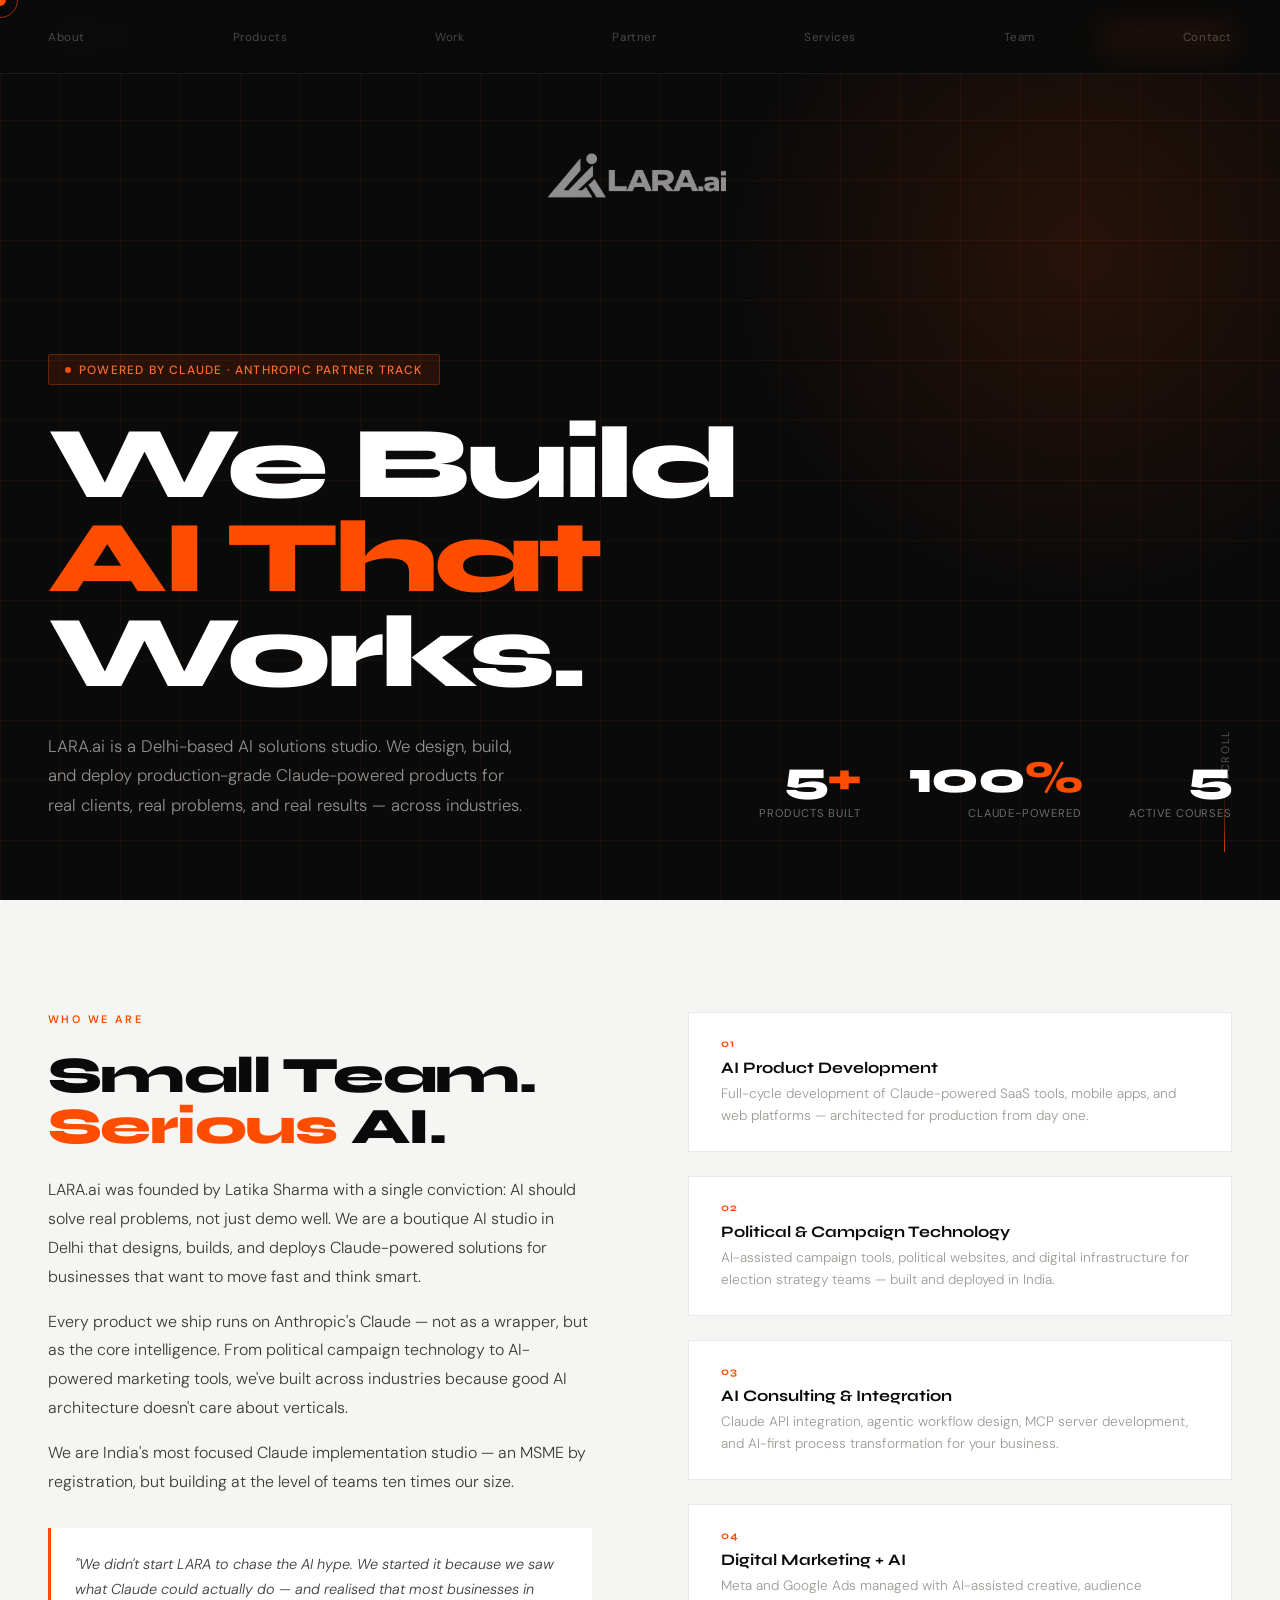
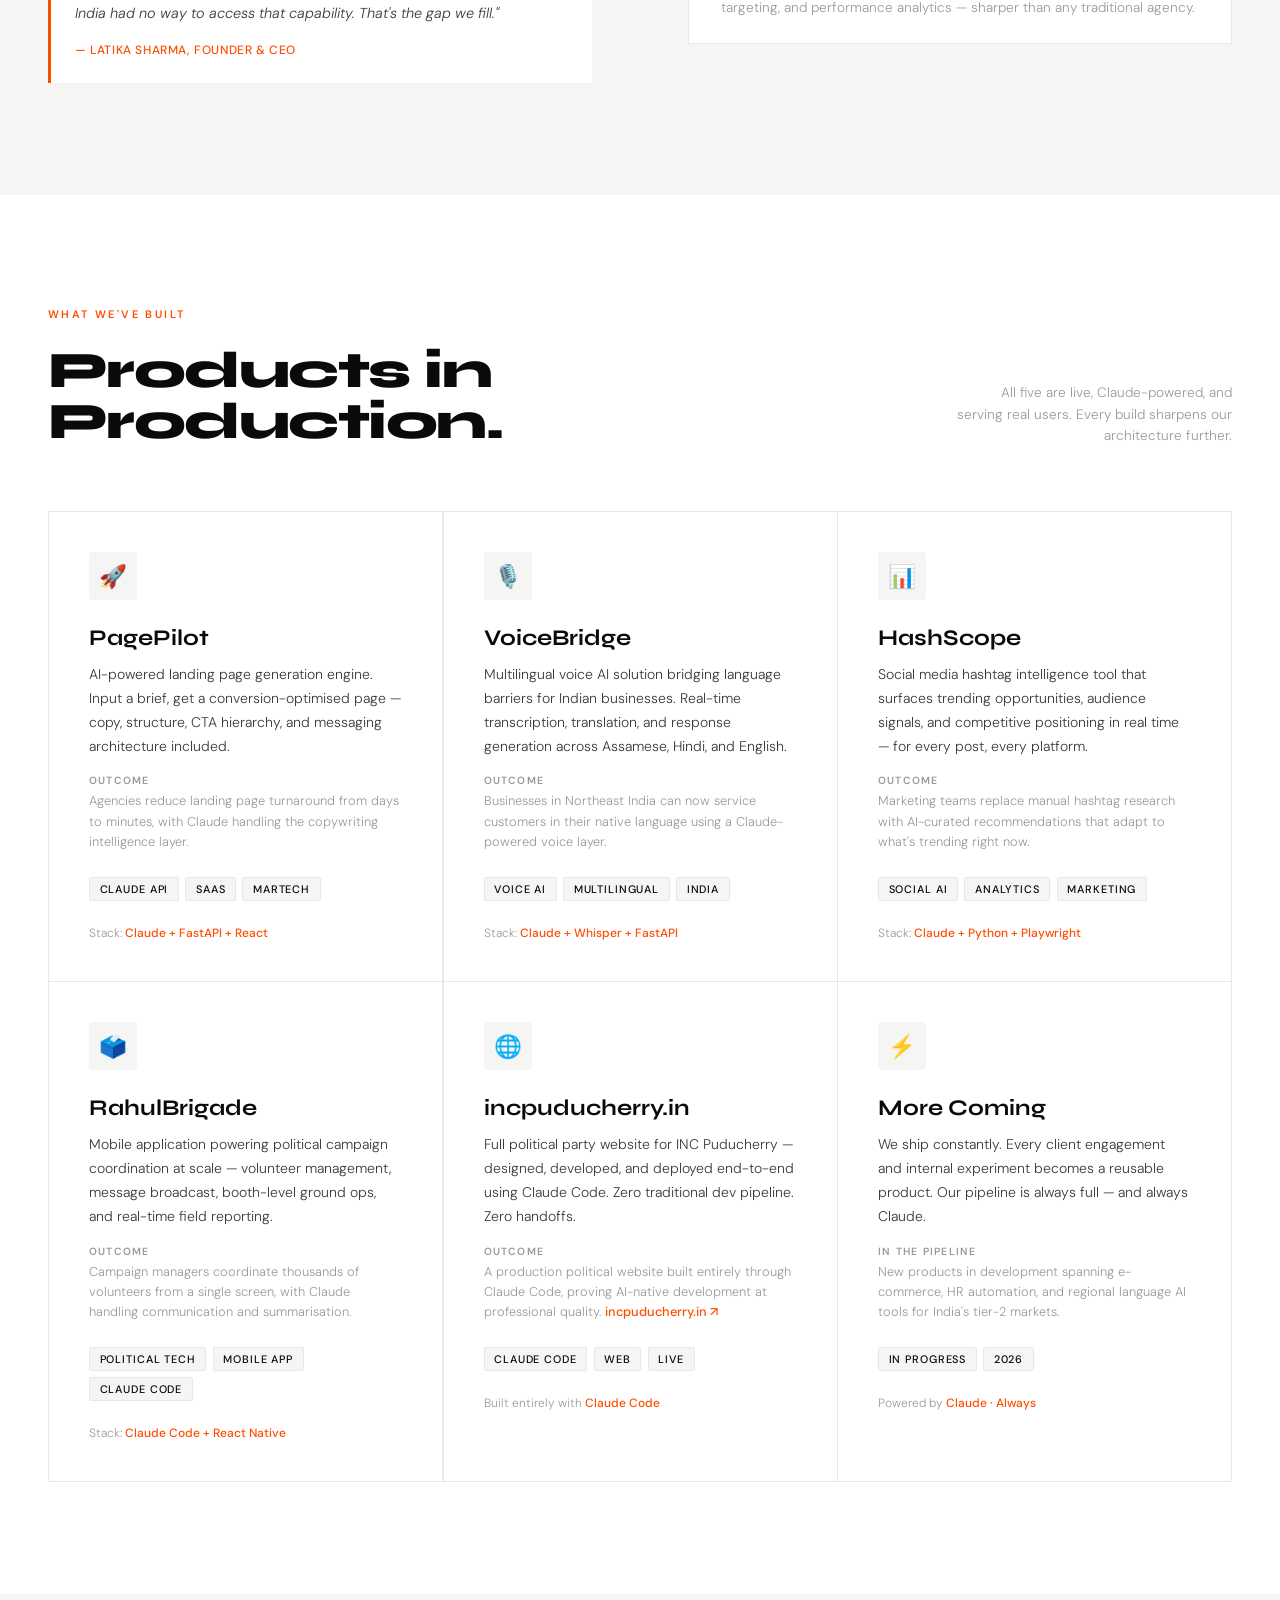
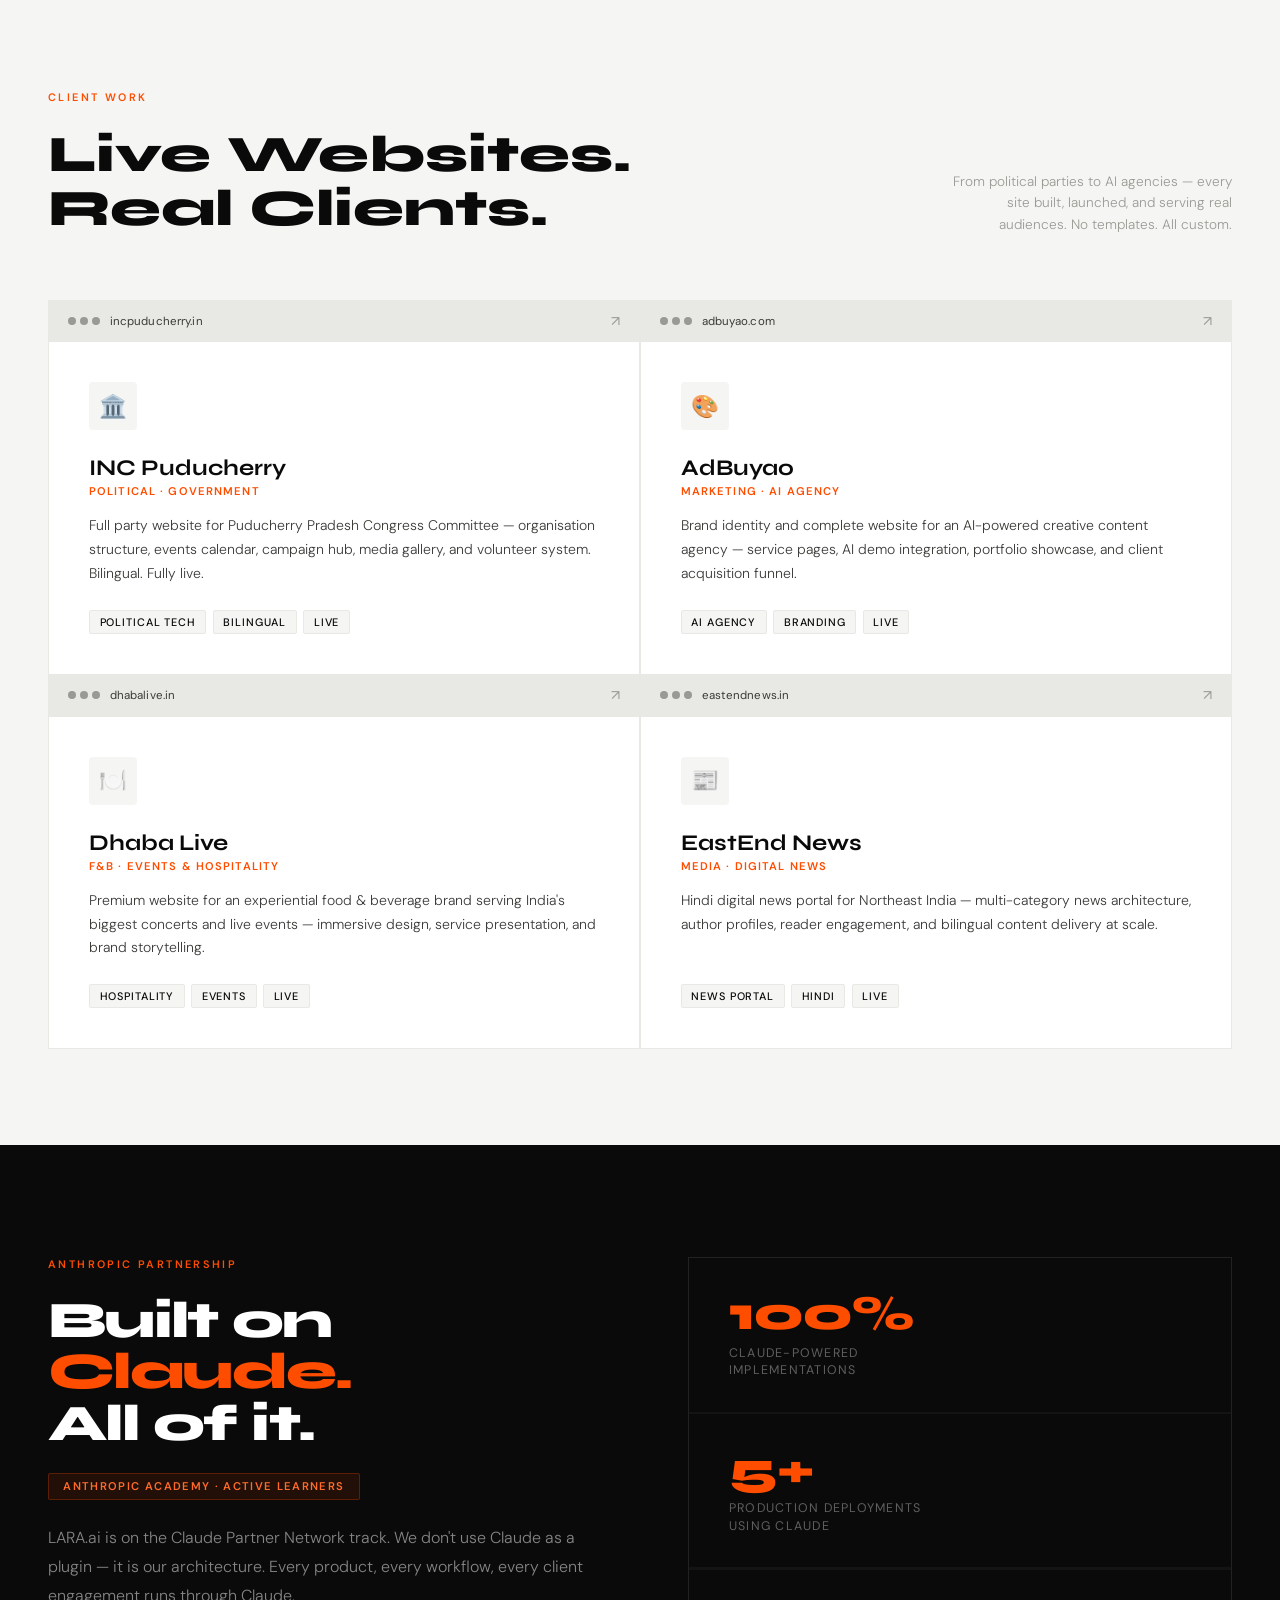
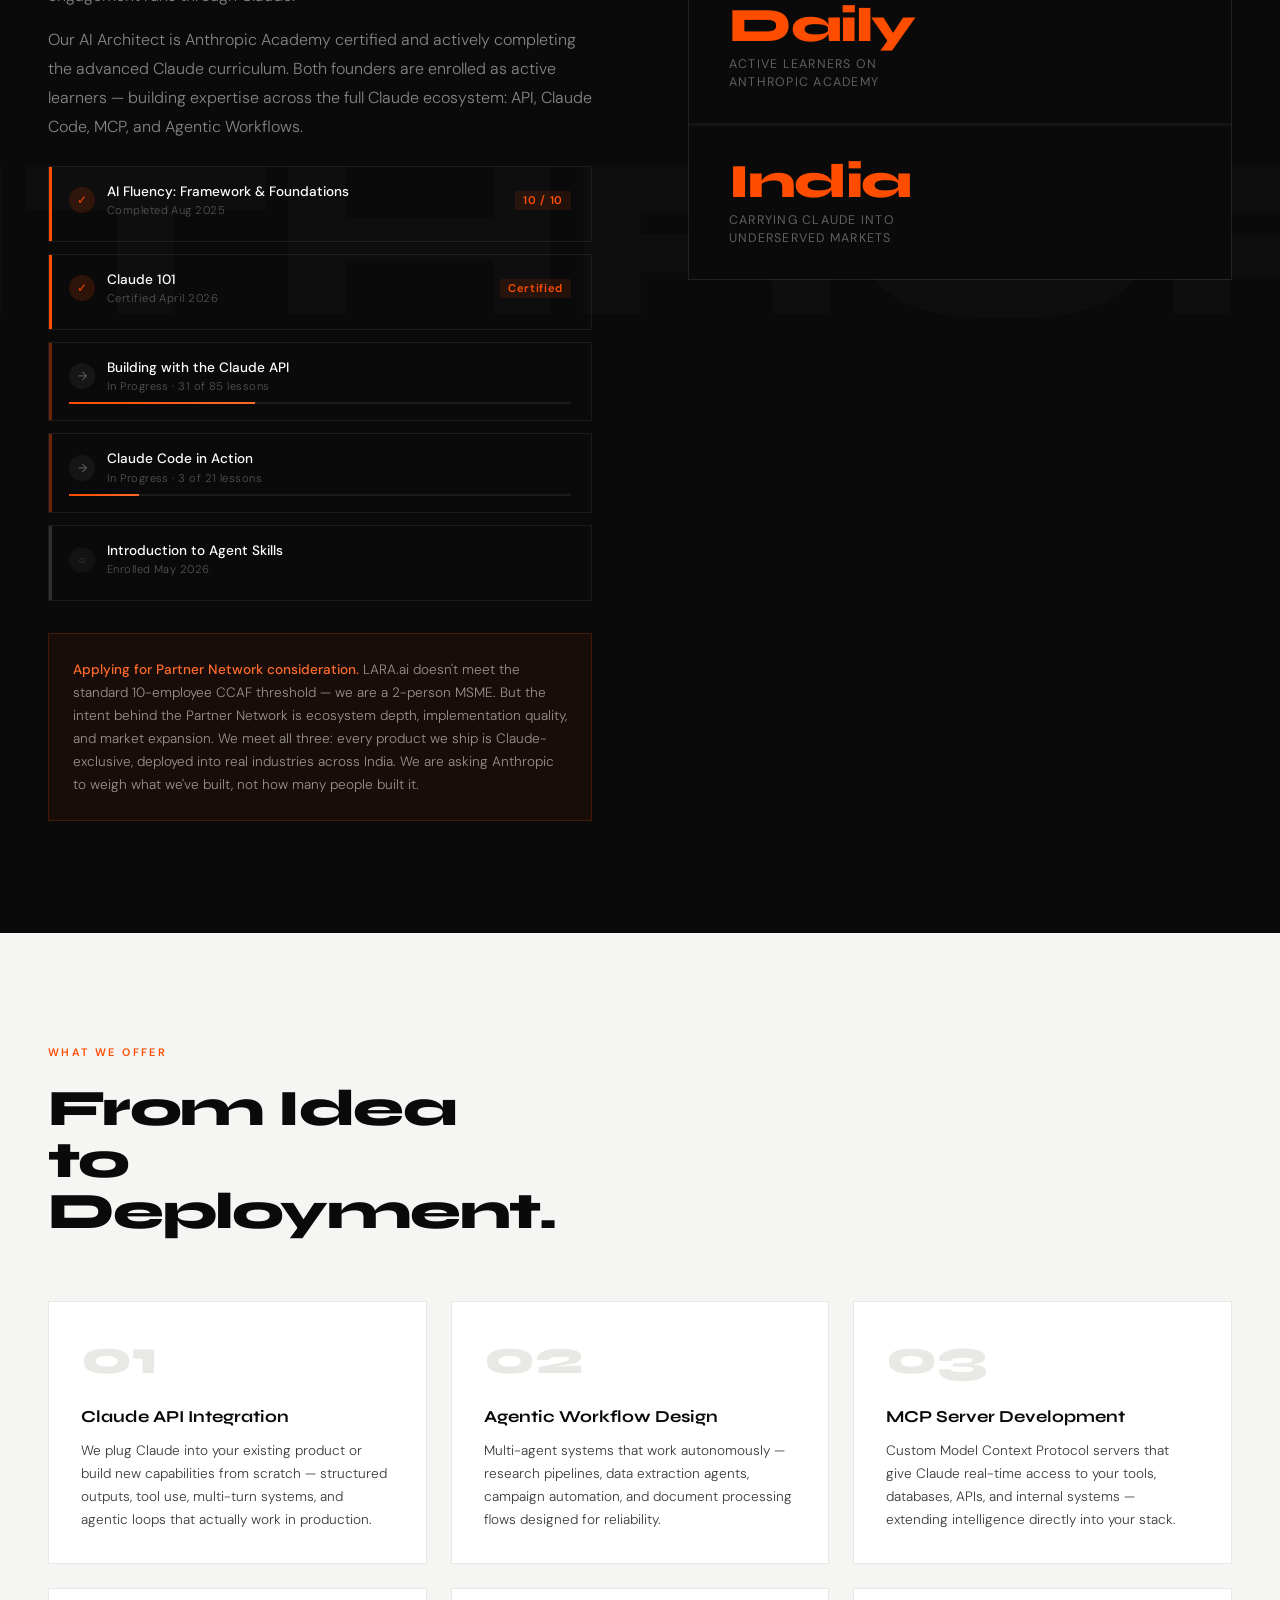
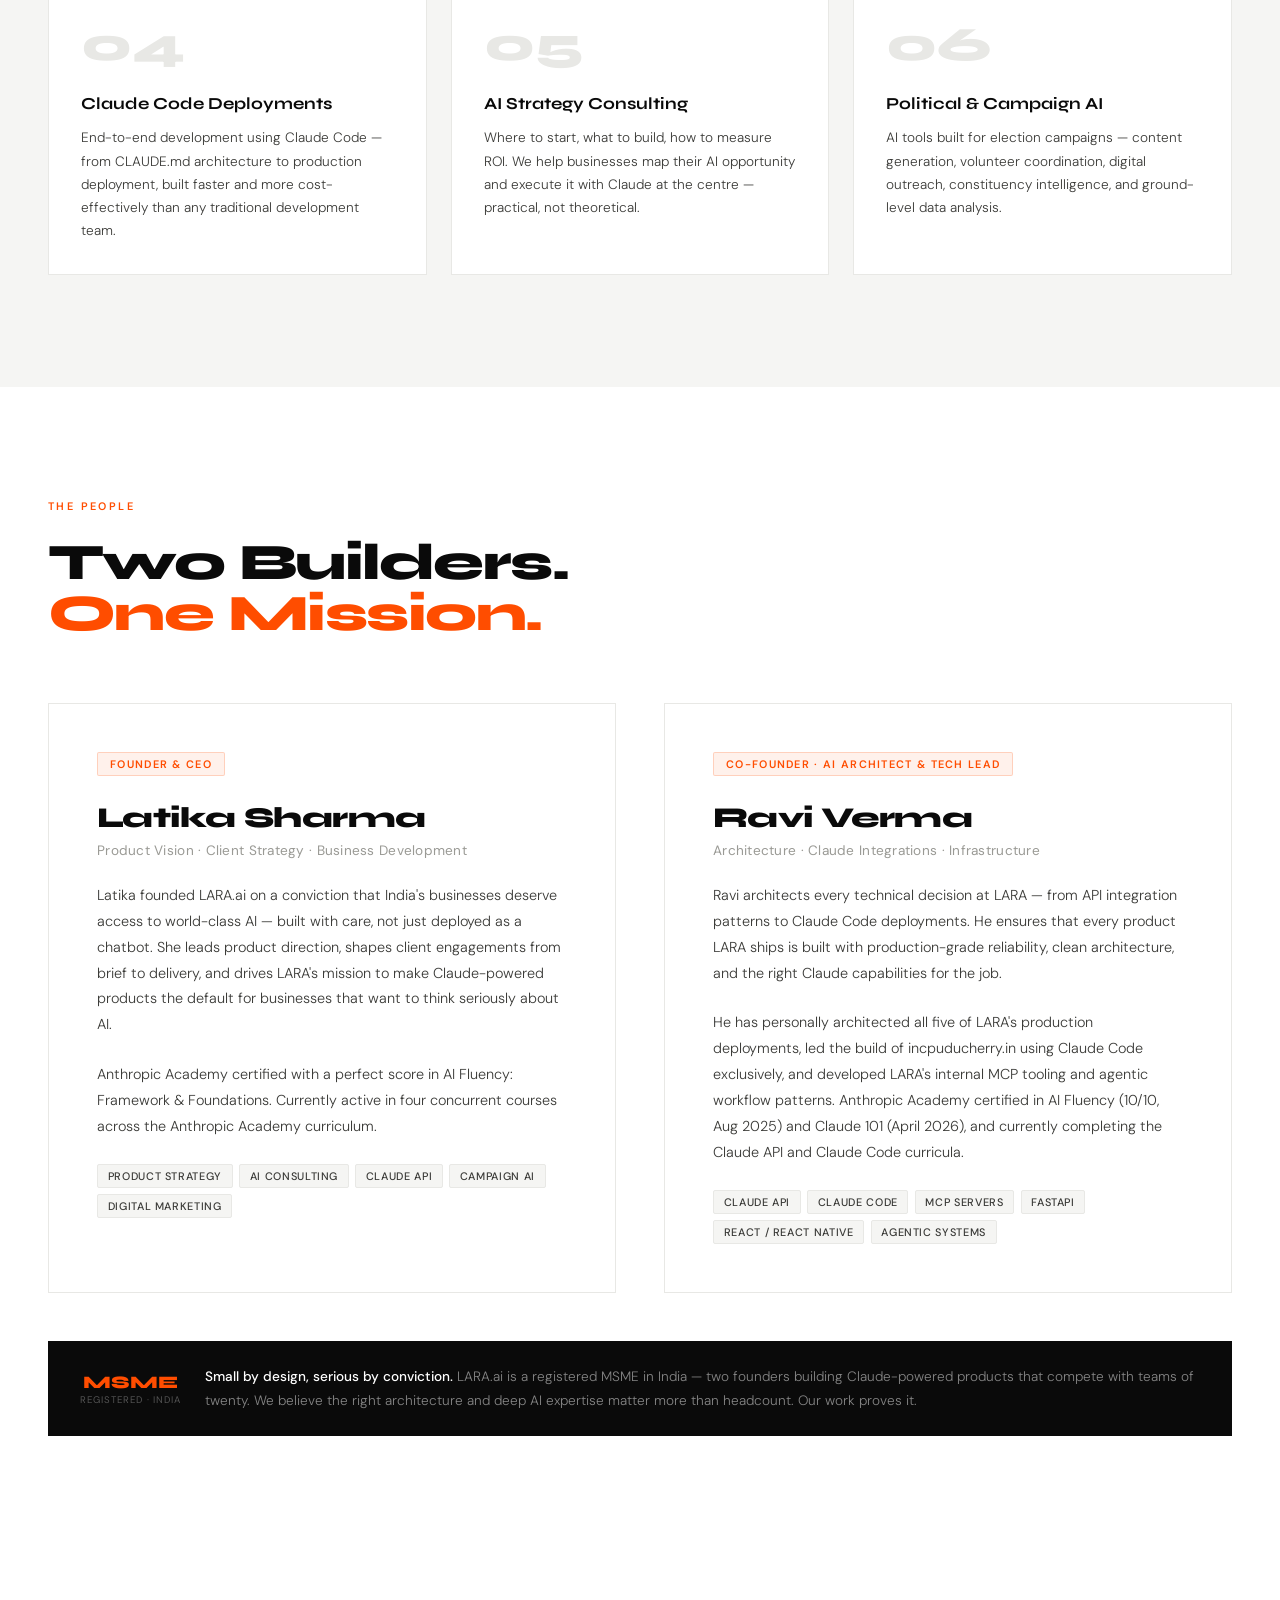
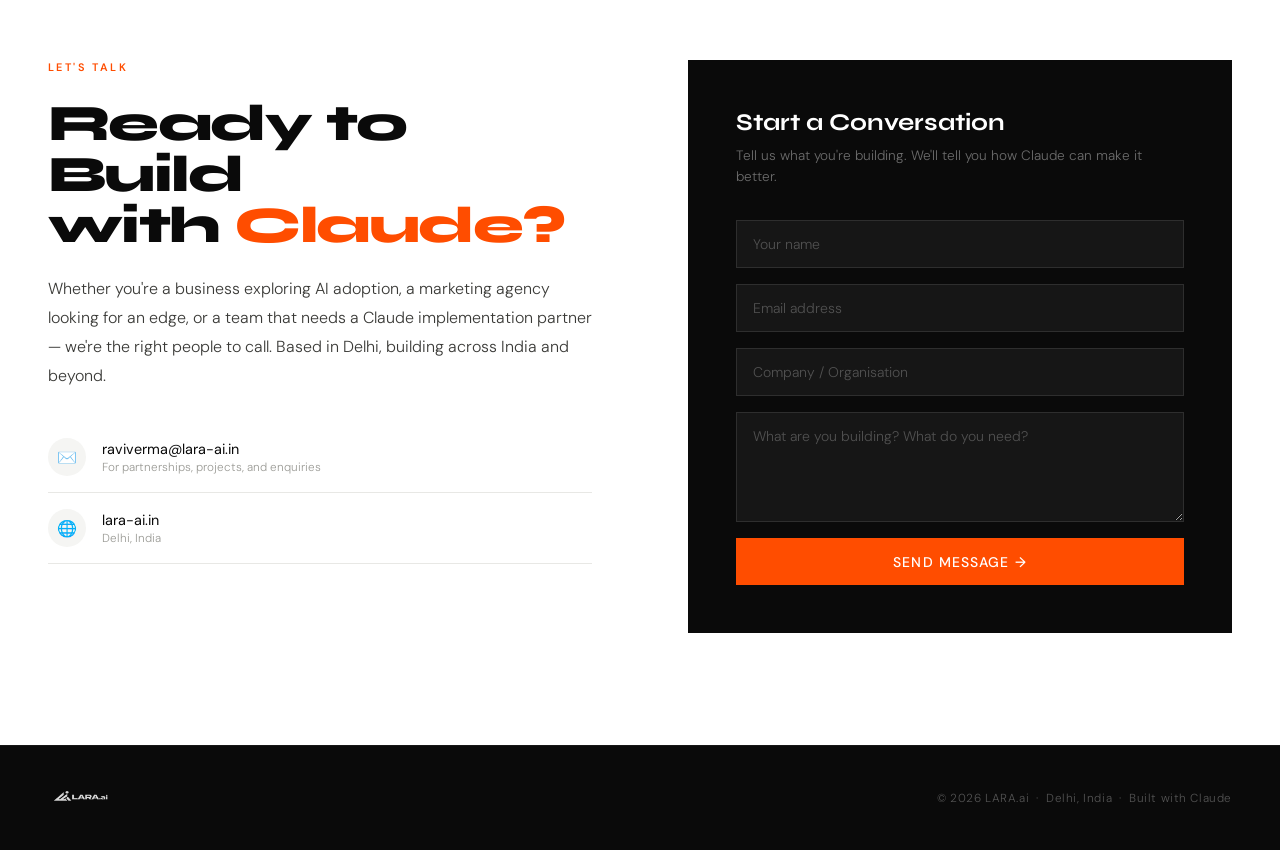
==== commit bb602cc4: "Add Client Work section showcasing 4 live client websites Co-Authored-By: Claude Sonnet 4.6 <noreply" ====
--- a/index.html
+++ b/index.html
@@ -42,6 +42,7 @@
 <div class="mobile-menu" id="mobileMenu" role="dialog" aria-modal="true" aria-label="Navigation menu">
   <a href="#about">About</a>
   <a href="#products">Products</a>
+  <a href="#work">Work</a>
   <a href="#claude">Partner Track</a>
   <a href="#services">Services</a>
   <a href="#team">Team</a>
@@ -61,6 +62,7 @@
   <ul class="nav-links" role="list">
     <li><a href="#about">About</a></li>
     <li><a href="#products">Products</a></li>
+    <li><a href="#work">Work</a></li>
     <li><a href="#claude">Partner Track</a></li>
     <li><a href="#services">Services</a></li>
     <li><a href="#team">Team</a></li>
@@ -319,6 +321,110 @@
       </div>
       <div class="product-tech">Powered by <strong>Claude · Always</strong></div>
     </div>
+
+  </div>
+</section>
+
+<!-- ========================================================
+     CLIENT WORK
+     ======================================================== -->
+<section class="work-section" id="work" aria-labelledby="work-heading">
+  <div class="work-header reveal">
+    <div>
+      <div class="section-label">Client Work</div>
+      <h2 id="work-heading">Live Websites.<br>Real Clients.</h2>
+    </div>
+    <p class="work-header-note">
+      From political parties to AI agencies — every site built, launched,
+      and serving real audiences. No templates. All custom.
+    </p>
+  </div>
+
+  <div class="work-grid">
+
+    <a class="work-card reveal" href="https://incpuducherry.in/en/" target="_blank" rel="noopener">
+      <div class="work-card-browser">
+        <div class="work-browser-dots"><span></span><span></span><span></span></div>
+        <div class="work-browser-url">incpuducherry.in</div>
+        <div class="work-browser-arrow">↗</div>
+      </div>
+      <div class="work-card-body">
+        <div class="work-icon" aria-hidden="true">🏛️</div>
+        <div class="work-client">INC Puducherry</div>
+        <div class="work-sector">Political · Government</div>
+        <p class="work-desc">
+          Full party website for Puducherry Pradesh Congress Committee — organisation structure, events calendar, campaign hub, media gallery, and volunteer system. Bilingual. Fully live.
+        </p>
+        <div class="work-tags">
+          <span class="work-tag">Political Tech</span>
+          <span class="work-tag">Bilingual</span>
+          <span class="work-tag">Live</span>
+        </div>
+      </div>
+    </a>
+
+    <a class="work-card reveal reveal-delay-1" href="https://adbuyao.com/" target="_blank" rel="noopener">
+      <div class="work-card-browser">
+        <div class="work-browser-dots"><span></span><span></span><span></span></div>
+        <div class="work-browser-url">adbuyao.com</div>
+        <div class="work-browser-arrow">↗</div>
+      </div>
+      <div class="work-card-body">
+        <div class="work-icon" aria-hidden="true">🎨</div>
+        <div class="work-client">AdBuyao</div>
+        <div class="work-sector">Marketing · AI Agency</div>
+        <p class="work-desc">
+          Brand identity and complete website for an AI-powered creative content agency — service pages, AI demo integration, portfolio showcase, and client acquisition funnel.
+        </p>
+        <div class="work-tags">
+          <span class="work-tag">AI Agency</span>
+          <span class="work-tag">Branding</span>
+          <span class="work-tag">Live</span>
+        </div>
+      </div>
+    </a>
+
+    <a class="work-card reveal" href="https://dhabalive.in/" target="_blank" rel="noopener">
+      <div class="work-card-browser">
+        <div class="work-browser-dots"><span></span><span></span><span></span></div>
+        <div class="work-browser-url">dhabalive.in</div>
+        <div class="work-browser-arrow">↗</div>
+      </div>
+      <div class="work-card-body">
+        <div class="work-icon" aria-hidden="true">🍽️</div>
+        <div class="work-client">Dhaba Live</div>
+        <div class="work-sector">F&amp;B · Events &amp; Hospitality</div>
+        <p class="work-desc">
+          Premium website for an experiential food &amp; beverage brand serving India's biggest concerts and live events — immersive design, service presentation, and brand storytelling.
+        </p>
+        <div class="work-tags">
+          <span class="work-tag">Hospitality</span>
+          <span class="work-tag">Events</span>
+          <span class="work-tag">Live</span>
+        </div>
+      </div>
+    </a>
+
+    <a class="work-card reveal reveal-delay-1" href="https://eastendnews.in/" target="_blank" rel="noopener">
+      <div class="work-card-browser">
+        <div class="work-browser-dots"><span></span><span></span><span></span></div>
+        <div class="work-browser-url">eastendnews.in</div>
+        <div class="work-browser-arrow">↗</div>
+      </div>
+      <div class="work-card-body">
+        <div class="work-icon" aria-hidden="true">📰</div>
+        <div class="work-client">EastEnd News</div>
+        <div class="work-sector">Media · Digital News</div>
+        <p class="work-desc">
+          Hindi digital news portal for Northeast India — multi-category news architecture, author profiles, reader engagement, and bilingual content delivery at scale.
+        </p>
+        <div class="work-tags">
+          <span class="work-tag">News Portal</span>
+          <span class="work-tag">Hindi</span>
+          <span class="work-tag">Live</span>
+        </div>
+      </div>
+    </a>
 
   </div>
 </section>
@@ -693,6 +799,7 @@
   <nav class="footer-right" aria-label="Footer navigation">
     <a href="#about">About</a>
     <a href="#products">Products</a>
+    <a href="#work">Work</a>
     <a href="#claude">Partner</a>
     <a href="#services">Services</a>
     <a href="#team">Team</a>
--- a/style.css
+++ b/style.css
@@ -680,6 +680,187 @@
   color: var(--accent);
 }
 
+/* --- 7b. CLIENT WORK --- */
+
+.work-section {
+  background: var(--grey-100);
+  padding: 6rem 3rem;
+}
+
+.work-header {
+  max-width: 1200px;
+  margin: 0 auto 4rem;
+  display: flex;
+  justify-content: space-between;
+  align-items: flex-end;
+  gap: 2rem;
+}
+
+.work-header h2 {
+  font-family: var(--font-display);
+  font-size: clamp(2.2rem, 4vw, 3.2rem);
+  font-weight: 800;
+  line-height: 1.05;
+  margin-top: 0.5rem;
+}
+
+.work-header-note {
+  font-size: 0.85rem;
+  font-weight: 300;
+  color: var(--grey-400);
+  max-width: 280px;
+  text-align: right;
+  line-height: 1.6;
+}
+
+.work-grid {
+  display: grid;
+  grid-template-columns: repeat(2, 1fr);
+  gap: 1.5px;
+  background: var(--grey-200);
+  border: 1.5px solid var(--grey-200);
+  max-width: 1200px;
+  margin: 0 auto;
+}
+
+.work-card {
+  background: var(--white);
+  display: flex;
+  flex-direction: column;
+  text-decoration: none;
+  color: inherit;
+  transition: background 0.35s;
+  overflow: hidden;
+}
+
+.work-card:hover { background: var(--black); }
+
+.work-card-browser {
+  display: flex;
+  align-items: center;
+  gap: 0.6rem;
+  padding: 0.7rem 1.2rem;
+  background: var(--grey-200);
+  border-bottom: 1.5px solid var(--grey-200);
+  transition: background 0.35s, border-color 0.35s;
+}
+
+.work-card:hover .work-card-browser {
+  background: #111;
+  border-color: #333;
+}
+
+.work-browser-dots { display: flex; gap: 4px; }
+
+.work-browser-dots span {
+  width: 8px;
+  height: 8px;
+  border-radius: 50%;
+  background: var(--grey-400);
+  transition: background 0.35s;
+}
+
+.work-card:hover .work-browser-dots span { background: #444; }
+
+.work-browser-url {
+  flex: 1;
+  font-size: 0.72rem;
+  font-weight: 400;
+  color: var(--grey-700);
+  letter-spacing: 0.01em;
+  transition: color 0.35s;
+}
+
+.work-card:hover .work-browser-url { color: var(--grey-400); }
+
+.work-browser-arrow {
+  font-size: 0.9rem;
+  color: var(--grey-400);
+  transition: color 0.35s, transform 0.25s;
+}
+
+.work-card:hover .work-browser-arrow {
+  color: var(--accent);
+  transform: translate(2px, -2px);
+}
+
+.work-card-body {
+  padding: 2.5rem;
+  flex: 1;
+  display: flex;
+  flex-direction: column;
+}
+
+.work-icon {
+  width: 48px;
+  height: 48px;
+  background: var(--grey-100);
+  border-radius: 4px;
+  display: flex;
+  align-items: center;
+  justify-content: center;
+  font-size: 1.4rem;
+  margin-bottom: 1.5rem;
+  transition: all 0.35s;
+}
+
+.work-card:hover .work-icon { background: rgba(255, 77, 0, 0.15); }
+
+.work-client {
+  font-family: var(--font-display);
+  font-weight: 700;
+  font-size: 1.4rem;
+  margin-bottom: 0.2rem;
+  transition: color 0.35s;
+}
+
+.work-card:hover .work-client { color: var(--white); }
+
+.work-sector {
+  font-size: 0.7rem;
+  font-weight: 600;
+  letter-spacing: 0.1em;
+  text-transform: uppercase;
+  color: var(--accent);
+  margin-bottom: 1rem;
+}
+
+.work-desc {
+  font-size: 0.875rem;
+  font-weight: 300;
+  color: var(--grey-700);
+  line-height: 1.7;
+  margin-bottom: 1.5rem;
+  flex: 1;
+  transition: color 0.35s;
+}
+
+.work-card:hover .work-desc { color: rgba(255, 255, 255, 0.5); }
+
+.work-tags {
+  display: flex;
+  flex-wrap: wrap;
+  gap: 0.4rem;
+}
+
+.work-tag {
+  font-size: 0.68rem;
+  font-weight: 500;
+  letter-spacing: 0.08em;
+  text-transform: uppercase;
+  padding: 0.25rem 0.6rem;
+  background: var(--grey-100);
+  border: 1px solid var(--grey-200);
+  border-radius: 2px;
+  transition: all 0.35s;
+}
+
+.work-card:hover .work-tag {
+  background: rgba(255, 77, 0, 0.1);
+  color: var(--accent-light);
+  border-color: rgba(255, 77, 0, 0.2);
+}
+
 /* --- 8. CLAUDE / CERTIFICATIONS --- */
 
 .claude-section {
@@ -1365,6 +1546,11 @@
   .products-header { flex-direction: column; align-items: flex-start; gap: 0.75rem; }
   .products-header-note { text-align: left; max-width: 100%; }
 
+  .work-section { padding: 4.5rem 1.5rem; }
+  .work-header { flex-direction: column; align-items: flex-start; gap: 0.75rem; }
+  .work-header-note { text-align: left; max-width: 100%; }
+  .work-grid { grid-template-columns: 1fr; }
+
   .team-grid { grid-template-columns: 1fr; gap: 2rem; }
 
   .msme-note { flex-direction: column; text-align: center; }
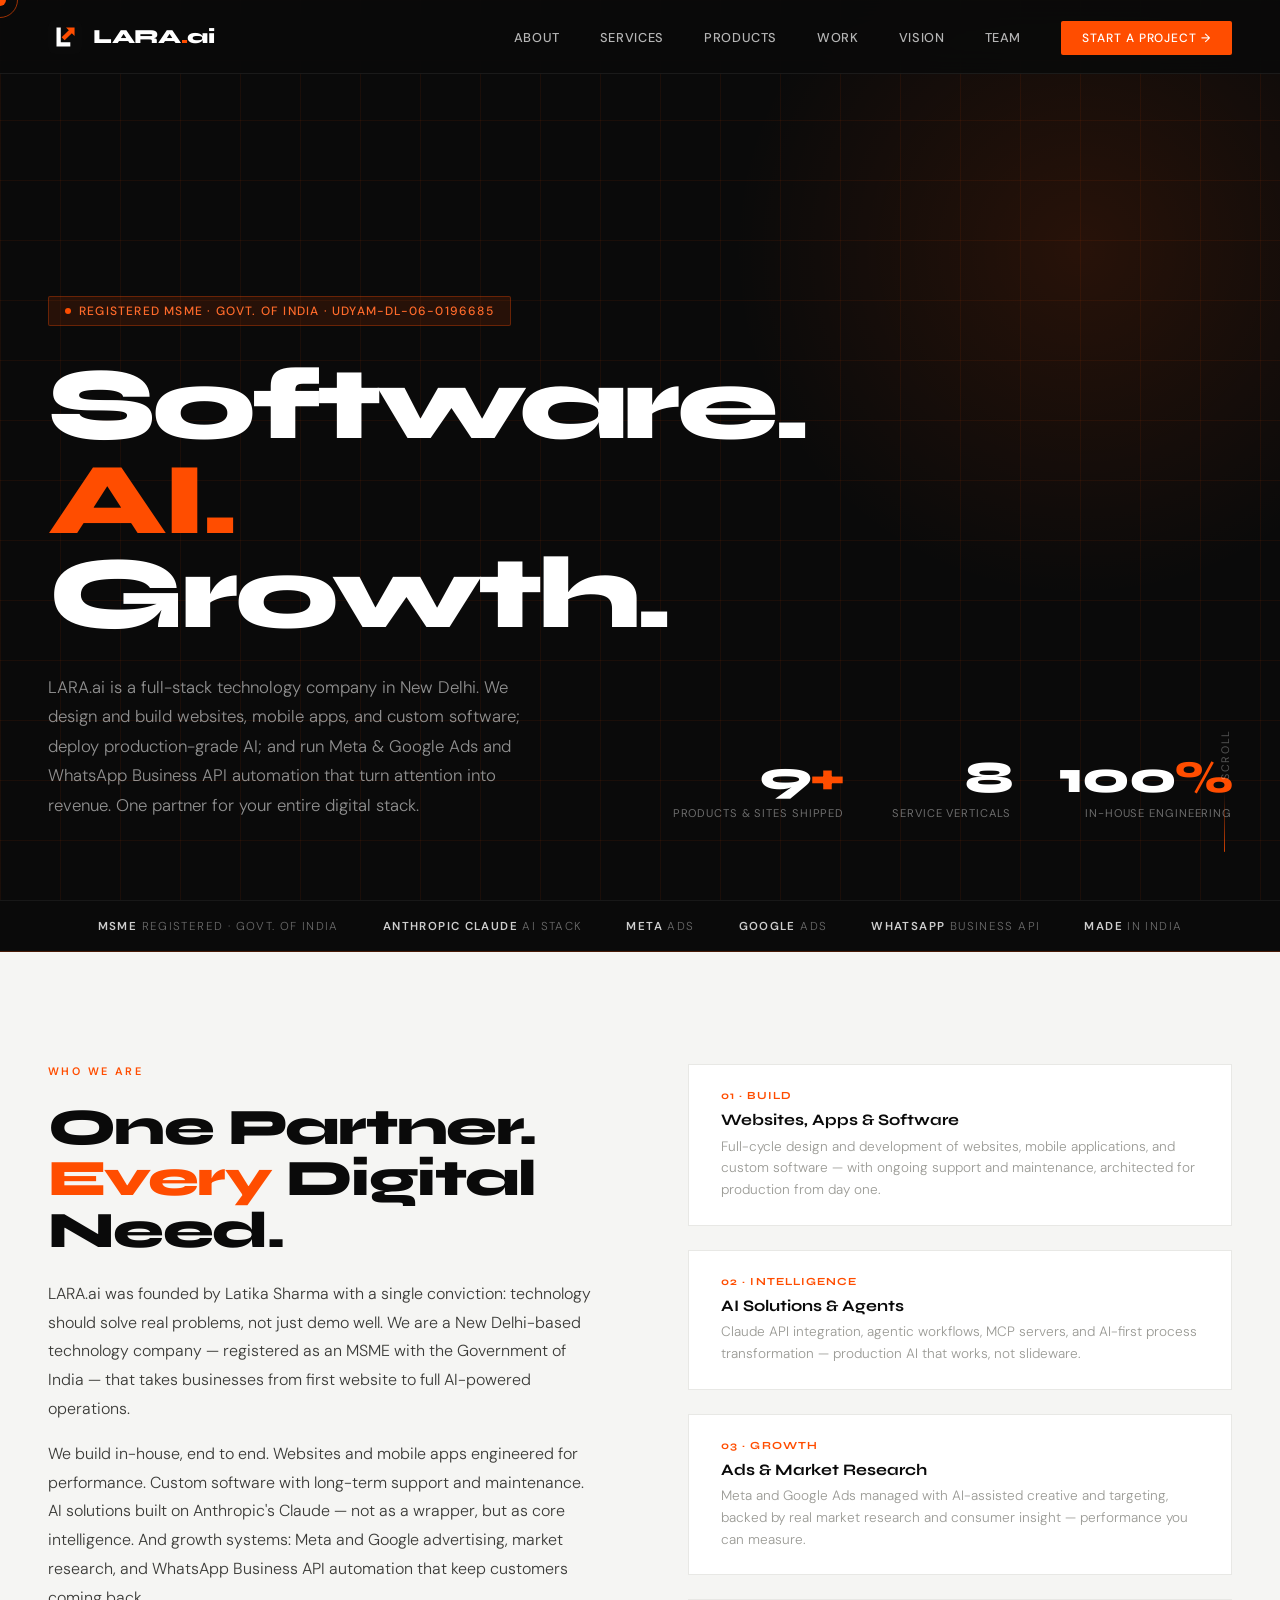
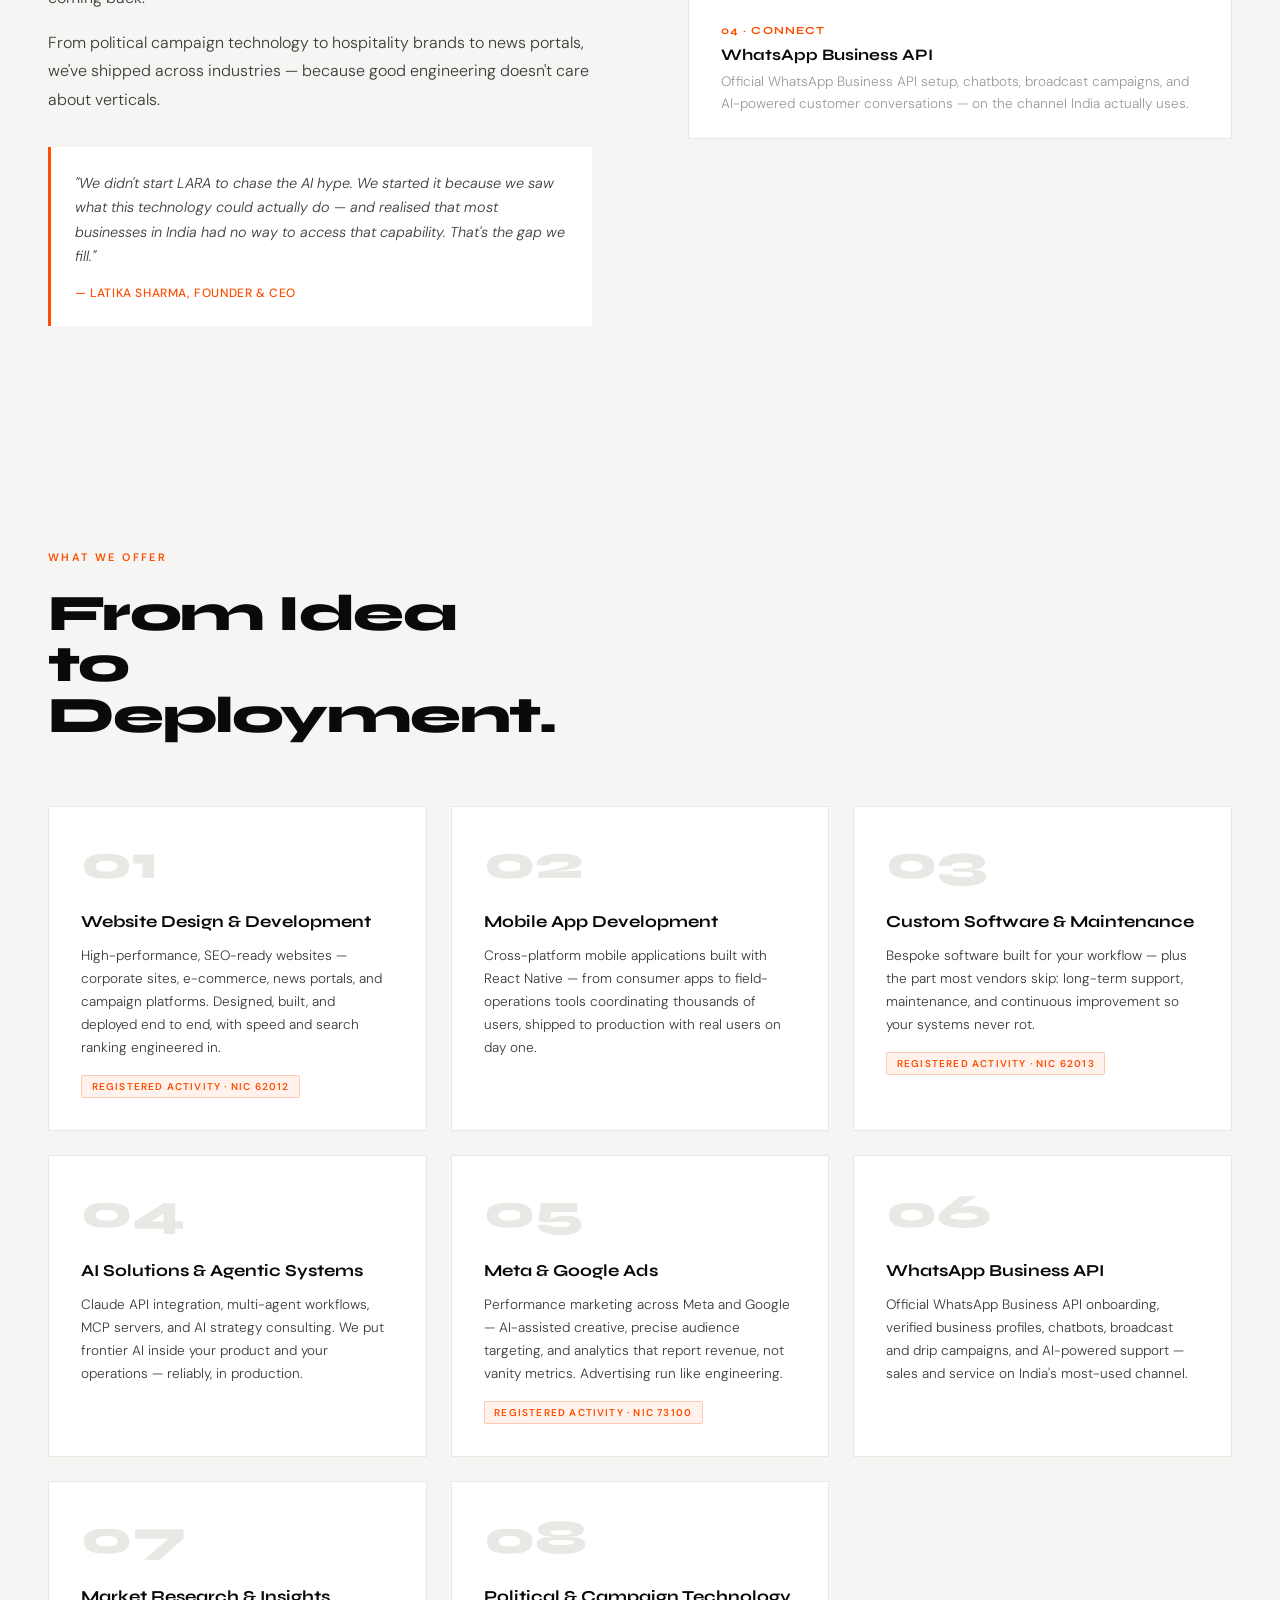
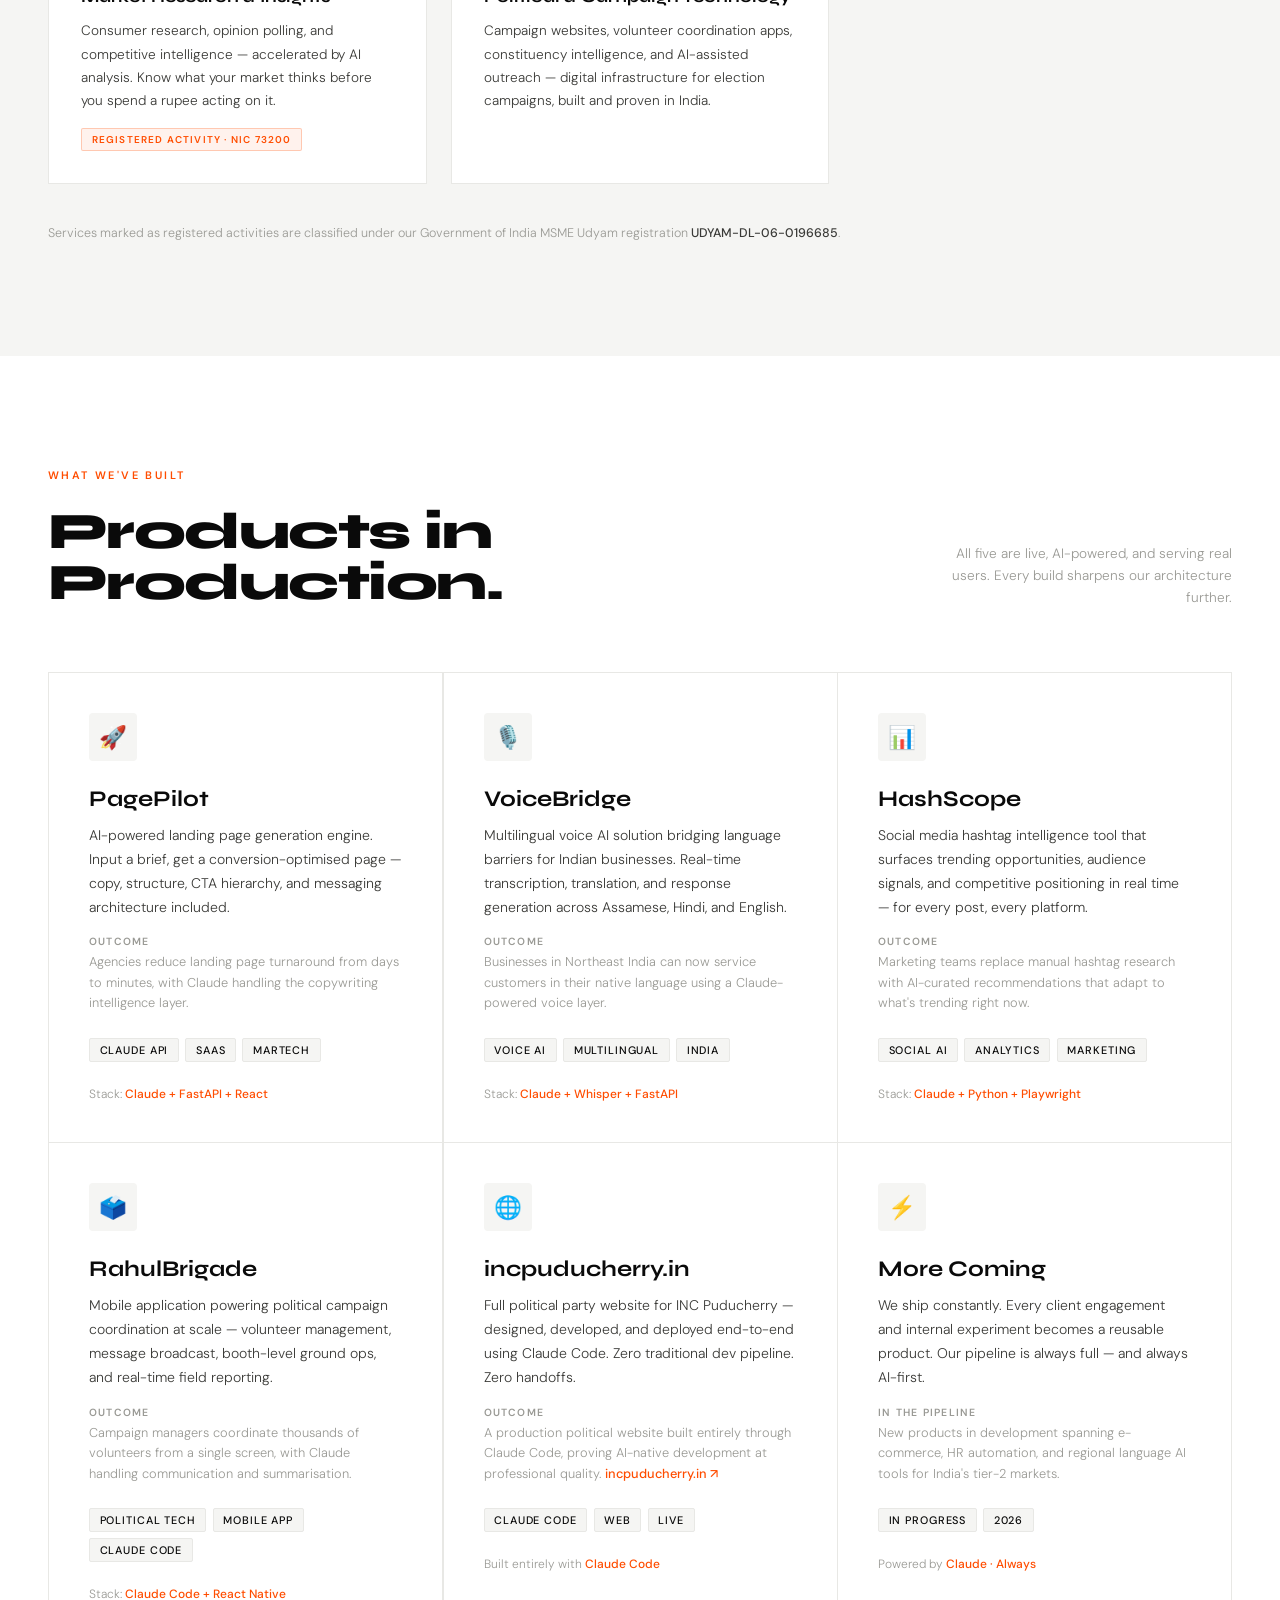
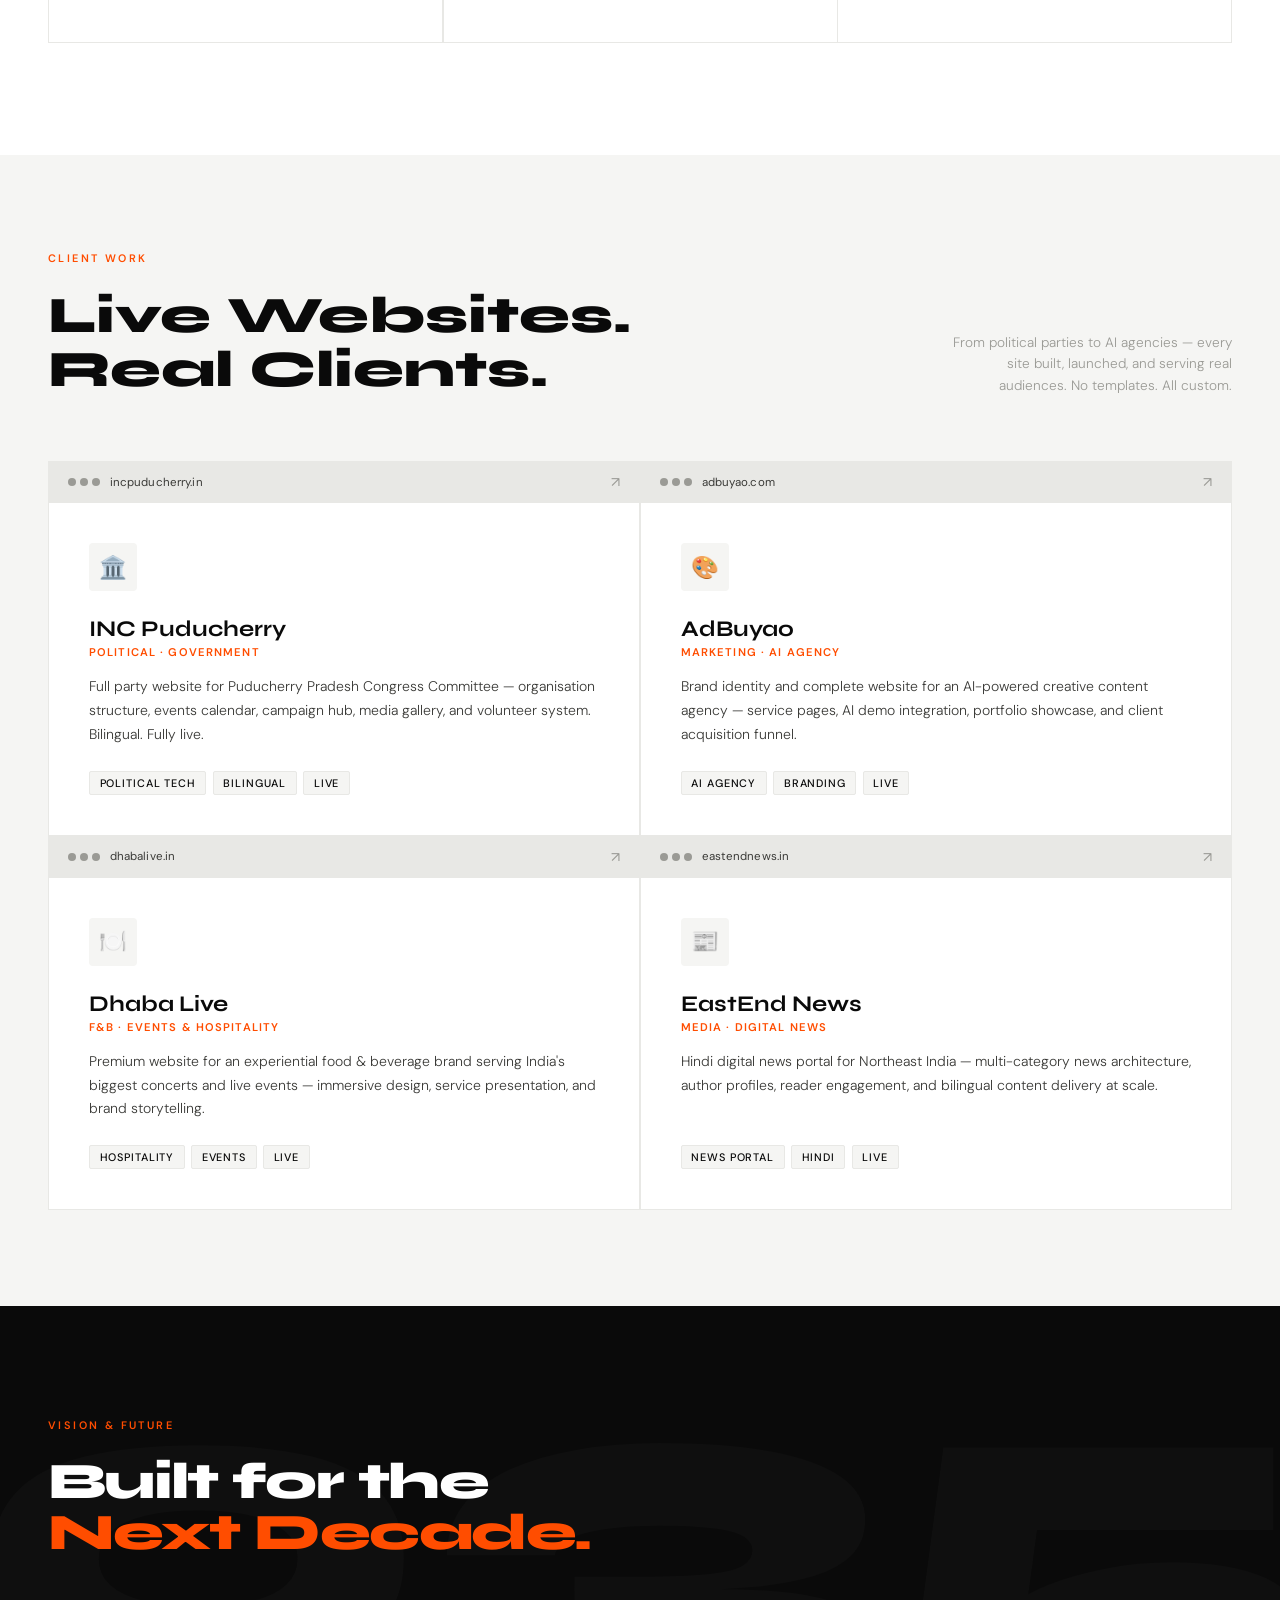
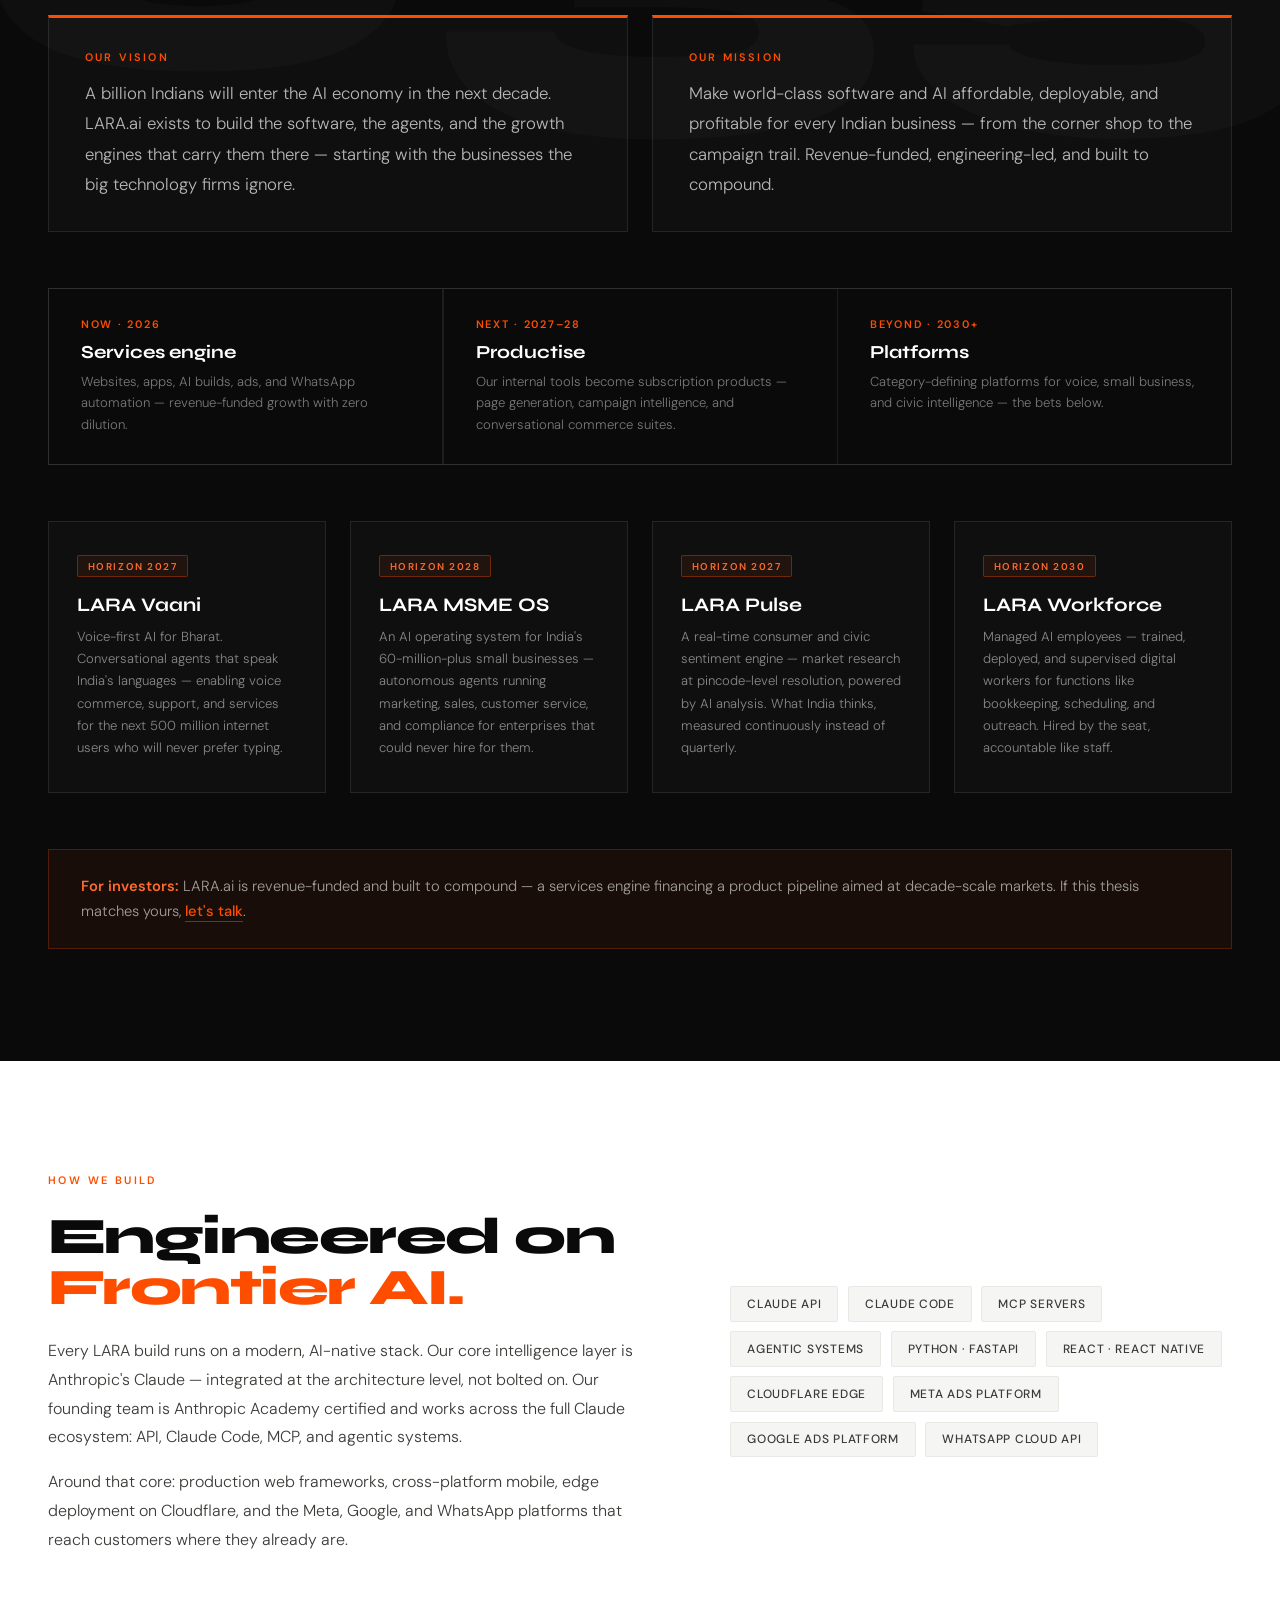
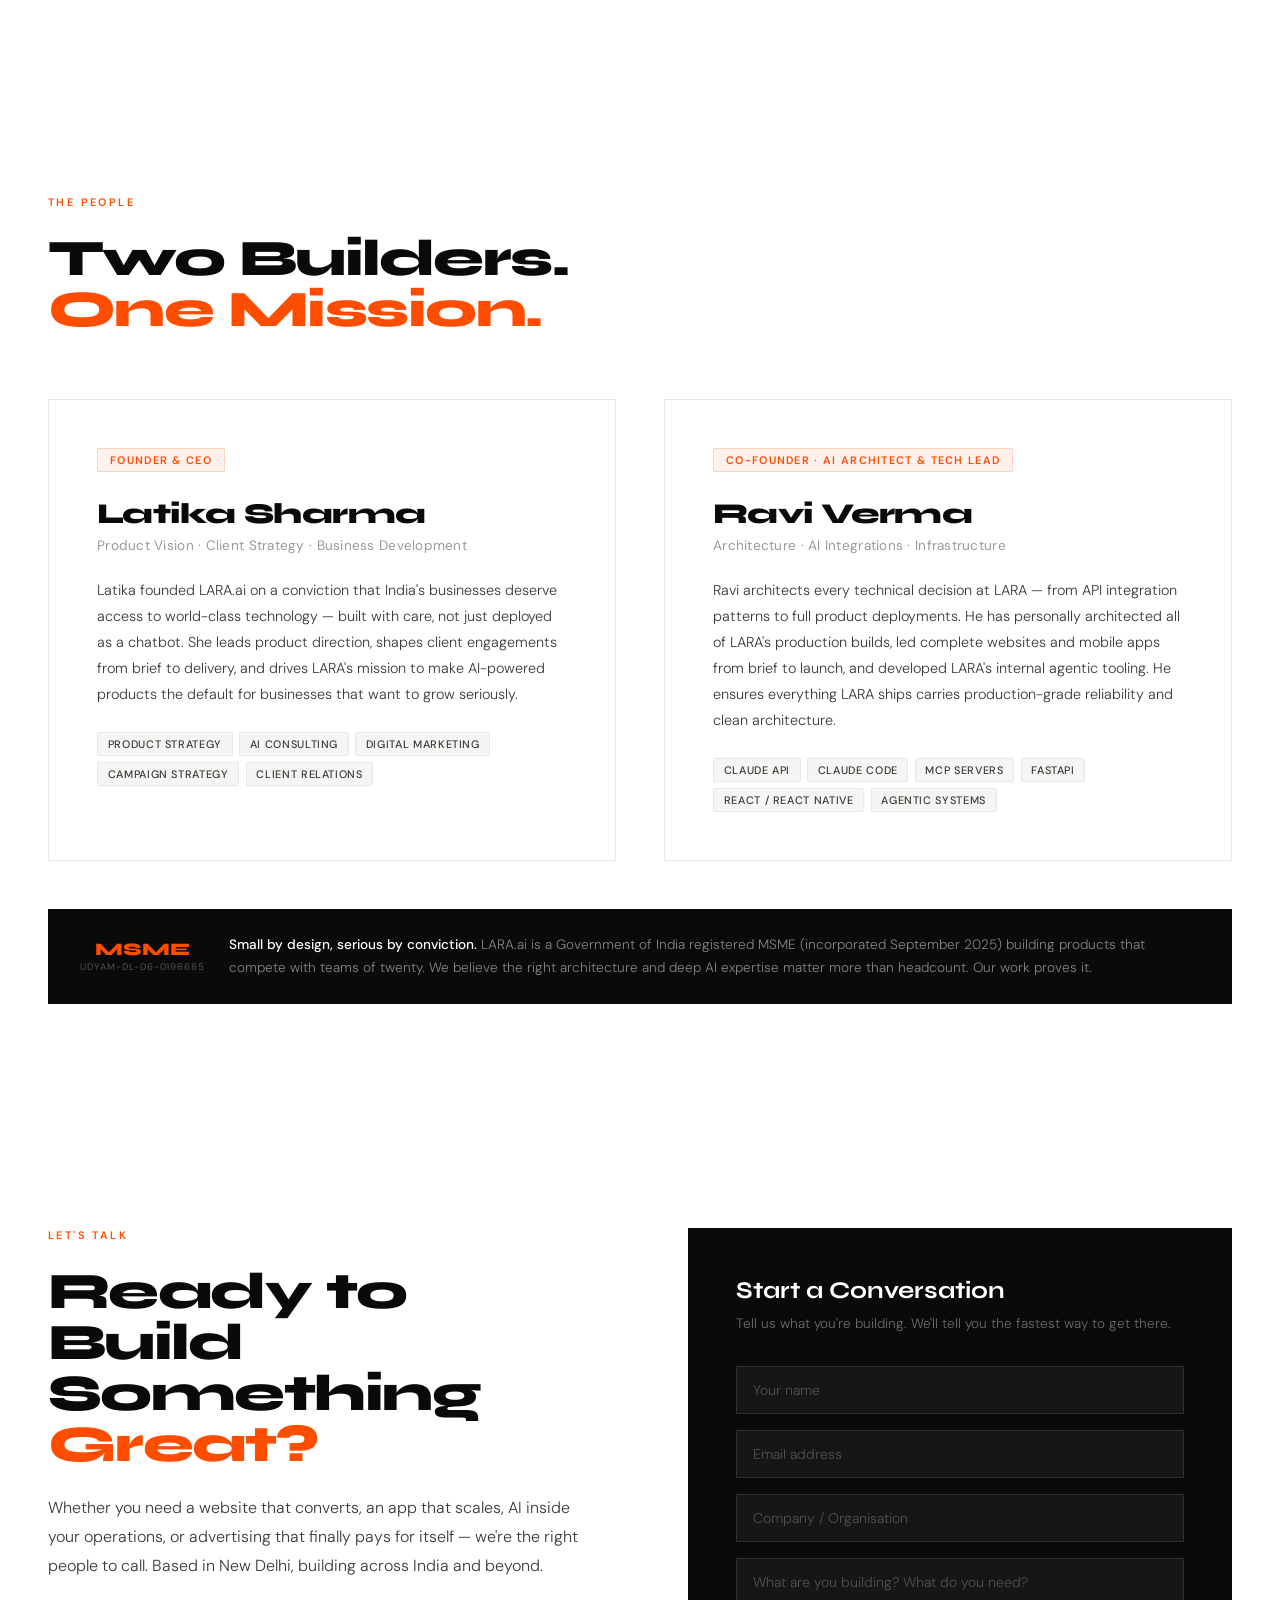
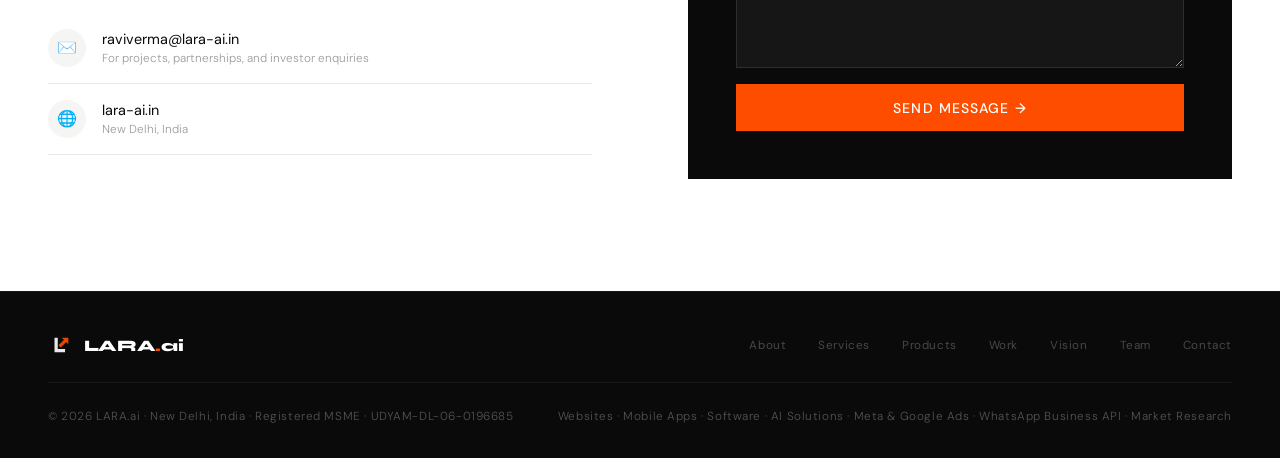
==== commit 33bc5b51: "Rebuild website: full-service tech company positioning, new logo, vision section - New LARA Ascent M" ====
--- a/index.html
+++ b/index.html
@@ -4,19 +4,33 @@
   <meta charset="UTF-8">
   <meta name="viewport" content="width=device-width, initial-scale=1.0">
 
-  <title>LARA.ai — Claude-Powered AI Solutions Studio, Delhi</title>
-  <meta name="description" content="LARA.ai is a Delhi-based AI solutions studio building production-grade Claude-powered products. Claude API integration, agentic workflows, MCP servers, and AI strategy consulting.">
-  <meta name="keywords" content="Claude AI, Anthropic partner, AI solutions India, Claude API integration, agentic workflow, MCP server, Delhi AI studio">
+  <title>LARA.ai — Software, AI &amp; Digital Growth Company | New Delhi, India</title>
+  <meta name="description" content="LARA.ai builds websites, mobile apps, and custom software; deploys production AI solutions; and runs Meta & Google Ads and WhatsApp Business API automation. Registered MSME, New Delhi.">
+  <meta name="keywords" content="software development company Delhi, website development India, mobile app development, AI solutions India, Meta ads agency, Google ads management, WhatsApp Business API India, market research, Claude AI integration, MSME technology partner">
+  <meta name="robots" content="index, follow">
+  <meta name="author" content="LARA.ai">
+  <link rel="canonical" href="https://lara-ai.in/">
 
   <!-- Open Graph -->
-  <meta property="og:title" content="LARA.ai — Claude-Powered AI Solutions">
-  <meta property="og:description" content="We build production-grade Claude-powered products. Based in Delhi, India. On the Anthropic Partner Network track.">
+  <meta property="og:site_name" content="LARA.ai">
+  <meta property="og:title" content="LARA.ai — Software. AI. Growth.">
+  <meta property="og:description" content="Websites, mobile apps, custom software, AI solutions, Meta & Google Ads, and WhatsApp Business API — one technology partner for your entire digital stack. New Delhi, India.">
   <meta property="og:type" content="website">
-  <meta property="og:url" content="https://lara-ai.in">
+  <meta property="og:url" content="https://lara-ai.in/">
+  <meta property="og:image" content="https://lara-ai.in/logo/og-image.png">
+  <meta property="og:image:width" content="1200">
+  <meta property="og:image:height" content="630">
+  <meta property="og:locale" content="en_IN">
+
+  <!-- Twitter -->
+  <meta name="twitter:card" content="summary_large_image">
+  <meta name="twitter:title" content="LARA.ai — Software. AI. Growth.">
+  <meta name="twitter:description" content="Websites, mobile apps, custom software, AI solutions, Meta & Google Ads, and WhatsApp Business API — one technology partner for your entire digital stack.">
+  <meta name="twitter:image" content="https://lara-ai.in/logo/og-image.png">
 
   <!-- Favicons -->
+  <link rel="icon" href="logo/lara-mark.svg" type="image/svg+xml">
   <link rel="shortcut icon" href="logo/favicon.ico">
-  <link rel="icon" type="image/x-icon" href="logo/favicon.ico">
   <link rel="icon" type="image/png" sizes="16x16" href="logo/favicon-16.png">
   <link rel="icon" type="image/png" sizes="32x32" href="logo/favicon-32.png">
   <link rel="icon" type="image/png" sizes="48x48" href="logo/favicon-48.png">
@@ -30,7 +44,72 @@
   <link rel="preconnect" href="https://fonts.gstatic.com" crossorigin>
   <link href="https://fonts.googleapis.com/css2?family=Syne:wght@400;700;800&family=DM+Sans:ital,opsz,wght@0,9..40,300;0,9..40,400;0,9..40,500;1,9..40,300&display=swap" rel="stylesheet">
 
-  <link rel="stylesheet" href="style.css?v=2">
+  <link rel="stylesheet" href="style.css?v=4">
+
+  <!-- Structured data -->
+  <script type="application/ld+json">
+  {
+    "@context": "https://schema.org",
+    "@type": "Organization",
+    "@id": "https://lara-ai.in/#organization",
+    "name": "LARA.ai",
+    "url": "https://lara-ai.in/",
+    "logo": "https://lara-ai.in/logo/lara-mark-512.png",
+    "image": "https://lara-ai.in/logo/og-image.png",
+    "description": "LARA.ai is a full-stack technology company in New Delhi building websites, mobile apps, custom software, AI solutions, performance marketing (Meta & Google Ads), WhatsApp Business API automation, and market research services.",
+    "slogan": "Software. AI. Growth.",
+    "foundingDate": "2025-09-15",
+    "email": "raviverma@lara-ai.in",
+    "identifier": {
+      "@type": "PropertyValue",
+      "name": "Udyam Registration Number (MSME, Government of India)",
+      "value": "UDYAM-DL-06-0196685"
+    },
+    "founder": [
+      { "@type": "Person", "name": "Latika Sharma", "jobTitle": "Founder & CEO" },
+      { "@type": "Person", "name": "Ravi Verma", "jobTitle": "Co-founder, AI Architect & Tech Lead" }
+    ],
+    "address": {
+      "@type": "PostalAddress",
+      "addressLocality": "New Delhi",
+      "addressRegion": "Delhi",
+      "postalCode": "110041",
+      "addressCountry": "IN"
+    },
+    "contactPoint": {
+      "@type": "ContactPoint",
+      "contactType": "sales",
+      "email": "raviverma@lara-ai.in",
+      "availableLanguage": ["English", "Hindi"]
+    },
+    "areaServed": "IN",
+    "knowsAbout": ["Web Development", "Mobile App Development", "Software Maintenance", "Artificial Intelligence", "Claude AI", "Meta Ads", "Google Ads", "WhatsApp Business API", "Market Research", "Digital Marketing"],
+    "hasOfferCatalog": {
+      "@type": "OfferCatalog",
+      "name": "LARA.ai Services",
+      "itemListElement": [
+        { "@type": "Offer", "itemOffered": { "@type": "Service", "name": "Website Design & Development" } },
+        { "@type": "Offer", "itemOffered": { "@type": "Service", "name": "Mobile App Development" } },
+        { "@type": "Offer", "itemOffered": { "@type": "Service", "name": "Custom Software & Maintenance" } },
+        { "@type": "Offer", "itemOffered": { "@type": "Service", "name": "AI Solutions & Agentic Systems" } },
+        { "@type": "Offer", "itemOffered": { "@type": "Service", "name": "Meta & Google Ads Management" } },
+        { "@type": "Offer", "itemOffered": { "@type": "Service", "name": "WhatsApp Business API Automation" } },
+        { "@type": "Offer", "itemOffered": { "@type": "Service", "name": "Market Research & Consumer Insight" } },
+        { "@type": "Offer", "itemOffered": { "@type": "Service", "name": "Political & Campaign Technology" } }
+      ]
+    }
+  }
+  </script>
+  <script type="application/ld+json">
+  {
+    "@context": "https://schema.org",
+    "@type": "WebSite",
+    "@id": "https://lara-ai.in/#website",
+    "url": "https://lara-ai.in/",
+    "name": "LARA.ai",
+    "publisher": { "@id": "https://lara-ai.in/#organization" }
+  }
+  </script>
 </head>
 <body>
 
@@ -41,12 +120,12 @@
 <!-- Mobile menu overlay -->
 <div class="mobile-menu" id="mobileMenu" role="dialog" aria-modal="true" aria-label="Navigation menu">
   <a href="#about">About</a>
+  <a href="#services">Services</a>
   <a href="#products">Products</a>
   <a href="#work">Work</a>
-  <a href="#claude">Partner Track</a>
-  <a href="#services">Services</a>
+  <a href="#vision">Vision</a>
   <a href="#team">Team</a>
-  <a href="#contact" class="mobile-cta">Let's Build →</a>
+  <a href="#contact" class="mobile-cta">Start a Project →</a>
 </div>
 
 <!-- ========================================================
@@ -54,19 +133,18 @@
      ======================================================== -->
 <nav id="mainNav" role="navigation" aria-label="Main navigation">
   <a href="#" class="nav-logo" aria-label="LARA.ai home">
-    <img src="logo/website-navbar-logo.png"
-         alt="LARA.ai"
-         onerror="this.parentElement.innerHTML='<span class=nav-logo-text>LARA<span>.</span>ai</span>'">
+    <img src="logo/lara-mark.svg" alt="LARA.ai logo">
+    <span class="nav-logo-text">LARA<span>.</span>ai</span>
   </a>
 
   <ul class="nav-links" role="list">
     <li><a href="#about">About</a></li>
+    <li><a href="#services">Services</a></li>
     <li><a href="#products">Products</a></li>
     <li><a href="#work">Work</a></li>
-    <li><a href="#claude">Partner Track</a></li>
-    <li><a href="#services">Services</a></li>
+    <li><a href="#vision">Vision</a></li>
     <li><a href="#team">Team</a></li>
-    <li><a href="#contact" class="nav-cta">Let's Build →</a></li>
+    <li><a href="#contact" class="nav-cta">Start a Project →</a></li>
   </ul>
 
   <button class="hamburger" id="hamburger" aria-label="Toggle navigation" aria-expanded="false">
@@ -83,35 +161,31 @@
   <div class="hero-grid" aria-hidden="true"></div>
   <div class="hero-glow" aria-hidden="true"></div>
 
-  <!-- Hero logo mark (top-right) -->
-  <div class="hero-logo-mark" aria-hidden="true">
-    <img src="logo/lara-logo-transparent.png" alt="">
-  </div>
-
-  <div class="hero-badge" aria-label="Partner status">
-    Powered by Claude &middot; Anthropic Partner Track
-  </div>
-
-  <h1>We Build<br><em>AI That</em><br>Works.</h1>
+  <div class="hero-badge" aria-label="Government registration">
+    Registered MSME &middot; Govt. of India &middot; UDYAM-DL-06-0196685
+  </div>
+
+  <h1>Software.<br><em>AI.</em><br>Growth.</h1>
 
   <div class="hero-sub">
     <p class="hero-desc">
-      LARA.ai is a Delhi-based AI solutions studio. We design, build, and deploy
-      production-grade Claude-powered products for real clients, real problems,
-      and real results — across industries.
+      LARA.ai is a full-stack technology company in New Delhi. We design and
+      build websites, mobile apps, and custom software; deploy production-grade
+      AI; and run Meta &amp; Google Ads and WhatsApp Business API automation
+      that turn attention into revenue. One partner for your entire digital stack.
     </p>
     <div class="hero-stats" aria-label="Key stats">
       <div class="stat-item">
-        <div class="stat-num">5<span>+</span></div>
-        <div class="stat-label">Products Built</div>
+        <div class="stat-num">9<span>+</span></div>
+        <div class="stat-label">Products &amp; Sites Shipped</div>
+      </div>
+      <div class="stat-item">
+        <div class="stat-num">8<span></span></div>
+        <div class="stat-label">Service Verticals</div>
       </div>
       <div class="stat-item">
         <div class="stat-num">100<span>%</span></div>
-        <div class="stat-label">Claude-Powered</div>
-      </div>
-      <div class="stat-item">
-        <div class="stat-num">5<span></span></div>
-        <div class="stat-label">Active Courses</div>
+        <div class="stat-label">In-House Engineering</div>
       </div>
     </div>
   </div>
@@ -123,33 +197,49 @@
 </section>
 
 <!-- ========================================================
+     TRUST STRIP
+     ======================================================== -->
+<div class="trust-strip" aria-label="Credentials and platforms">
+  <span class="trust-item"><strong>MSME</strong> Registered · Govt. of India</span>
+  <span class="trust-item"><strong>Anthropic Claude</strong> AI Stack</span>
+  <span class="trust-item"><strong>Meta</strong> Ads</span>
+  <span class="trust-item"><strong>Google</strong> Ads</span>
+  <span class="trust-item"><strong>WhatsApp</strong> Business API</span>
+  <span class="trust-item"><strong>Made</strong> in India</span>
+</div>
+
+<!-- ========================================================
      ABOUT
      ======================================================== -->
 <section class="about" id="about" aria-labelledby="about-heading">
   <div class="about-left reveal">
     <div class="section-label">Who We Are</div>
-    <h2 id="about-heading">Small Team.<br><span>Serious</span> AI.</h2>
+    <h2 id="about-heading">One Partner.<br><span>Every</span> Digital Need.</h2>
     <p>
-      LARA.ai was founded by Latika Sharma with a single conviction: AI should
-      solve real problems, not just demo well. We are a boutique AI studio in
-      Delhi that designs, builds, and deploys Claude-powered solutions for
-      businesses that want to move fast and think smart.
+      LARA.ai was founded by Latika Sharma with a single conviction: technology
+      should solve real problems, not just demo well. We are a New Delhi-based
+      technology company — registered as an MSME with the Government of India —
+      that takes businesses from first website to full AI-powered operations.
     </p>
     <p>
-      Every product we ship runs on Anthropic's Claude — not as a wrapper, but
-      as the core intelligence. From political campaign technology to AI-powered
-      marketing tools, we've built across industries because good AI architecture
-      doesn't care about verticals.
+      We build in-house, end to end. Websites and mobile apps engineered for
+      performance. Custom software with long-term support and maintenance.
+      AI solutions built on Anthropic's Claude — not as a wrapper, but as core
+      intelligence. And growth systems: Meta and Google advertising, market
+      research, and WhatsApp Business API automation that keep customers
+      coming back.
     </p>
     <p>
-      We are India's most focused Claude implementation studio — an MSME by
-      registration, but building at the level of teams ten times our size.
+      From political campaign technology to hospitality brands to news portals,
+      we've shipped across industries — because good engineering doesn't care
+      about verticals.
     </p>
     <div class="founder-note">
       <blockquote>
         "We didn't start LARA to chase the AI hype. We started it because we
-        saw what Claude could actually do — and realised that most businesses
-        in India had no way to access that capability. That's the gap we fill."
+        saw what this technology could actually do — and realised that most
+        businesses in India had no way to access that capability. That's the
+        gap we fill."
       </blockquote>
       <cite>— Latika Sharma, Founder &amp; CEO</cite>
     </div>
@@ -157,26 +247,120 @@
 
   <div class="about-right">
     <div class="capability-card reveal reveal-delay-1">
-      <div class="cap-num">01</div>
-      <div class="cap-title">AI Product Development</div>
-      <div class="cap-desc">Full-cycle development of Claude-powered SaaS tools, mobile apps, and web platforms — architected for production from day one.</div>
+      <div class="cap-num">01 · BUILD</div>
+      <div class="cap-title">Websites, Apps &amp; Software</div>
+      <div class="cap-desc">Full-cycle design and development of websites, mobile applications, and custom software — with ongoing support and maintenance, architected for production from day one.</div>
     </div>
     <div class="capability-card reveal reveal-delay-2">
-      <div class="cap-num">02</div>
-      <div class="cap-title">Political &amp; Campaign Technology</div>
-      <div class="cap-desc">AI-assisted campaign tools, political websites, and digital infrastructure for election strategy teams — built and deployed in India.</div>
+      <div class="cap-num">02 · INTELLIGENCE</div>
+      <div class="cap-title">AI Solutions &amp; Agents</div>
+      <div class="cap-desc">Claude API integration, agentic workflows, MCP servers, and AI-first process transformation — production AI that works, not slideware.</div>
     </div>
     <div class="capability-card reveal reveal-delay-3">
-      <div class="cap-num">03</div>
-      <div class="cap-title">AI Consulting &amp; Integration</div>
-      <div class="cap-desc">Claude API integration, agentic workflow design, MCP server development, and AI-first process transformation for your business.</div>
+      <div class="cap-num">03 · GROWTH</div>
+      <div class="cap-title">Ads &amp; Market Research</div>
+      <div class="cap-desc">Meta and Google Ads managed with AI-assisted creative and targeting, backed by real market research and consumer insight — performance you can measure.</div>
     </div>
     <div class="capability-card reveal reveal-delay-4">
-      <div class="cap-num">04</div>
-      <div class="cap-title">Digital Marketing + AI</div>
-      <div class="cap-desc">Meta and Google Ads managed with AI-assisted creative, audience targeting, and performance analytics — sharper than any traditional agency.</div>
-    </div>
-  </div>
+      <div class="cap-num">04 · CONNECT</div>
+      <div class="cap-title">WhatsApp Business API</div>
+      <div class="cap-desc">Official WhatsApp Business API setup, chatbots, broadcast campaigns, and AI-powered customer conversations — on the channel India actually uses.</div>
+    </div>
+  </div>
+</section>
+
+<!-- ========================================================
+     SERVICES
+     ======================================================== -->
+<section class="services" id="services" aria-labelledby="services-heading">
+  <div class="services-header reveal">
+    <div class="section-label">What We Offer</div>
+    <h2 id="services-heading">From Idea<br>to Deployment.</h2>
+  </div>
+
+  <div class="services-grid">
+    <div class="service-card reveal">
+      <div class="service-num">01</div>
+      <div class="service-title">Website Design &amp; Development</div>
+      <div class="service-desc">
+        High-performance, SEO-ready websites — corporate sites, e-commerce,
+        news portals, and campaign platforms. Designed, built, and deployed
+        end to end, with speed and search ranking engineered in.
+      </div>
+      <div class="service-nic">Registered activity · NIC 62012</div>
+    </div>
+    <div class="service-card reveal reveal-delay-1">
+      <div class="service-num">02</div>
+      <div class="service-title">Mobile App Development</div>
+      <div class="service-desc">
+        Cross-platform mobile applications built with React Native — from
+        consumer apps to field-operations tools coordinating thousands of
+        users, shipped to production with real users on day one.
+      </div>
+    </div>
+    <div class="service-card reveal reveal-delay-2">
+      <div class="service-num">03</div>
+      <div class="service-title">Custom Software &amp; Maintenance</div>
+      <div class="service-desc">
+        Bespoke software built for your workflow — plus the part most vendors
+        skip: long-term support, maintenance, and continuous improvement so
+        your systems never rot.
+      </div>
+      <div class="service-nic">Registered activity · NIC 62013</div>
+    </div>
+    <div class="service-card reveal">
+      <div class="service-num">04</div>
+      <div class="service-title">AI Solutions &amp; Agentic Systems</div>
+      <div class="service-desc">
+        Claude API integration, multi-agent workflows, MCP servers, and
+        AI strategy consulting. We put frontier AI inside your product and
+        your operations — reliably, in production.
+      </div>
+    </div>
+    <div class="service-card reveal reveal-delay-1">
+      <div class="service-num">05</div>
+      <div class="service-title">Meta &amp; Google Ads</div>
+      <div class="service-desc">
+        Performance marketing across Meta and Google — AI-assisted creative,
+        precise audience targeting, and analytics that report revenue, not
+        vanity metrics. Advertising run like engineering.
+      </div>
+      <div class="service-nic">Registered activity · NIC 73100</div>
+    </div>
+    <div class="service-card reveal reveal-delay-2">
+      <div class="service-num">06</div>
+      <div class="service-title">WhatsApp Business API</div>
+      <div class="service-desc">
+        Official WhatsApp Business API onboarding, verified business profiles,
+        chatbots, broadcast and drip campaigns, and AI-powered support — sales
+        and service on India's most-used channel.
+      </div>
+    </div>
+    <div class="service-card reveal">
+      <div class="service-num">07</div>
+      <div class="service-title">Market Research &amp; Insights</div>
+      <div class="service-desc">
+        Consumer research, opinion polling, and competitive intelligence —
+        accelerated by AI analysis. Know what your market thinks before you
+        spend a rupee acting on it.
+      </div>
+      <div class="service-nic">Registered activity · NIC 73200</div>
+    </div>
+    <div class="service-card reveal reveal-delay-1">
+      <div class="service-num">08</div>
+      <div class="service-title">Political &amp; Campaign Technology</div>
+      <div class="service-desc">
+        Campaign websites, volunteer coordination apps, constituency
+        intelligence, and AI-assisted outreach — digital infrastructure for
+        election campaigns, built and proven in India.
+      </div>
+    </div>
+  </div>
+
+  <p class="services-footnote reveal">
+    Services marked as registered activities are classified under our Government of India
+    MSME Udyam registration <strong>UDYAM-DL-06-0196685</strong>.
+  </p>
 </section>
 
 <!-- ========================================================
@@ -189,7 +373,7 @@
       <h2 id="products-heading">Products in<br>Production.</h2>
     </div>
     <p class="products-header-note">
-      All five are live, Claude-powered, and serving real users.
+      All five are live, AI-powered, and serving real users.
       Every build sharpens our architecture further.
     </p>
   </div>
@@ -292,7 +476,7 @@
       <div class="product-outcome">
         A production political website built entirely through Claude Code,
         proving AI-native development at professional quality.
-        <a href="https://incpuducherry.in" target="_blank" rel="noopener" style="color:var(--accent);font-weight:500;">incpuducherry.in ↗</a>
+        <a href="https://incpuducherry.in" target="_blank" rel="noopener" class="product-link">incpuducherry.in ↗</a>
       </div>
       <div class="product-tags">
         <span class="product-tag">Claude Code</span>
@@ -308,7 +492,7 @@
       <div class="product-desc">
         We ship constantly. Every client engagement and internal
         experiment becomes a reusable product. Our pipeline is always
-        full — and always Claude.
+        full — and always AI-first.
       </div>
       <div class="product-outcome-label">In the pipeline</div>
       <div class="product-outcome">
@@ -430,190 +614,135 @@
 </section>
 
 <!-- ========================================================
-     CLAUDE PARTNER / CERTIFICATIONS
-     ======================================================== -->
-<section class="claude-section" id="claude" aria-labelledby="claude-heading">
-  <div class="claude-inner">
-
-    <div class="claude-left reveal">
-      <div class="section-label">Anthropic Partnership</div>
-      <h2 id="claude-heading">Built on<br><em>Claude.</em><br>All of it.</h2>
-
-      <div class="academy-badge">Anthropic Academy · Active Learners</div>
-
+     VISION & HORIZON
+     ======================================================== -->
+<section class="vision-section" id="vision" aria-labelledby="vision-heading">
+  <div class="vision-header reveal">
+    <div class="section-label">Vision &amp; Future</div>
+    <h2 id="vision-heading">Built for the<br><em>Next Decade.</em></h2>
+  </div>
+
+  <div class="vision-statements">
+    <div class="vision-block reveal">
+      <div class="vision-block-label">Our Vision</div>
       <p>
-        LARA.ai is on the Claude Partner Network track. We don't use Claude as
-        a plugin — it is our architecture. Every product, every workflow, every
-        client engagement runs through Claude.
+        A billion Indians will enter the AI economy in the next decade.
+        LARA.ai exists to build the software, the agents, and the growth
+        engines that carry them there — starting with the businesses the
+        big technology firms ignore.
+      </p>
+    </div>
+    <div class="vision-block reveal reveal-delay-1">
+      <div class="vision-block-label">Our Mission</div>
+      <p>
+        Make world-class software and AI affordable, deployable, and
+        profitable for every Indian business — from the corner shop to
+        the campaign trail. Revenue-funded, engineering-led, and built
+        to compound.
+      </p>
+    </div>
+  </div>
+
+  <div class="roadmap reveal" aria-label="Company roadmap">
+    <div class="roadmap-stage">
+      <div class="roadmap-when">Now · 2026</div>
+      <div class="roadmap-what">Services engine</div>
+      <p>Websites, apps, AI builds, ads, and WhatsApp automation — revenue-funded growth with zero dilution.</p>
+    </div>
+    <div class="roadmap-stage">
+      <div class="roadmap-when">Next · 2027–28</div>
+      <div class="roadmap-what">Productise</div>
+      <p>Our internal tools become subscription products — page generation, campaign intelligence, and conversational commerce suites.</p>
+    </div>
+    <div class="roadmap-stage">
+      <div class="roadmap-when">Beyond · 2030+</div>
+      <div class="roadmap-what">Platforms</div>
+      <p>Category-defining platforms for voice, small business, and civic intelligence — the bets below.</p>
+    </div>
+  </div>
+
+  <div class="horizon-grid">
+    <div class="horizon-card reveal">
+      <div class="horizon-tag">Horizon 2027</div>
+      <div class="horizon-name">LARA Vaani</div>
+      <p class="horizon-desc">
+        Voice-first AI for Bharat. Conversational agents that speak India's
+        languages — enabling voice commerce, support, and services for the
+        next 500 million internet users who will never prefer typing.
+      </p>
+    </div>
+    <div class="horizon-card reveal reveal-delay-1">
+      <div class="horizon-tag">Horizon 2028</div>
+      <div class="horizon-name">LARA MSME OS</div>
+      <p class="horizon-desc">
+        An AI operating system for India's 60-million-plus small businesses —
+        autonomous agents running marketing, sales, customer service, and
+        compliance for enterprises that could never hire for them.
+      </p>
+    </div>
+    <div class="horizon-card reveal reveal-delay-2">
+      <div class="horizon-tag">Horizon 2027</div>
+      <div class="horizon-name">LARA Pulse</div>
+      <p class="horizon-desc">
+        A real-time consumer and civic sentiment engine — market research at
+        pincode-level resolution, powered by AI analysis. What India thinks,
+        measured continuously instead of quarterly.
+      </p>
+    </div>
+    <div class="horizon-card reveal reveal-delay-3">
+      <div class="horizon-tag">Horizon 2030</div>
+      <div class="horizon-name">LARA Workforce</div>
+      <p class="horizon-desc">
+        Managed AI employees — trained, deployed, and supervised digital
+        workers for functions like bookkeeping, scheduling, and outreach.
+        Hired by the seat, accountable like staff.
+      </p>
+    </div>
+  </div>
+
+  <div class="investor-callout reveal">
+    <p>
+      <strong>For investors:</strong> LARA.ai is revenue-funded and built to
+      compound — a services engine financing a product pipeline aimed at
+      decade-scale markets. If this thesis matches yours,
+      <a href="#contact">let's talk</a>.
+    </p>
+  </div>
+</section>
+
+<!-- ========================================================
+     TECHNOLOGY
+     ======================================================== -->
+<section class="tech-section" id="technology" aria-labelledby="tech-heading">
+  <div class="tech-inner">
+    <div class="tech-left reveal">
+      <div class="section-label">How We Build</div>
+      <h2 id="tech-heading">Engineered on<br><span>Frontier AI.</span></h2>
+      <p>
+        Every LARA build runs on a modern, AI-native stack. Our core
+        intelligence layer is Anthropic's Claude — integrated at the
+        architecture level, not bolted on. Our founding team is Anthropic
+        Academy certified and works across the full Claude ecosystem:
+        API, Claude Code, MCP, and agentic systems.
       </p>
       <p>
-        Our AI Architect is Anthropic Academy certified and actively completing
-        the advanced Claude curriculum. Both founders are enrolled as active
-        learners — building expertise across the full Claude ecosystem: API,
-        Claude Code, MCP, and Agentic Workflows.
+        Around that core: production web frameworks, cross-platform mobile,
+        edge deployment on Cloudflare, and the Meta, Google, and WhatsApp
+        platforms that reach customers where they already are.
       </p>
-
-      <div class="claude-certs" role="list" aria-label="Anthropic Academy certifications">
-
-        <!-- Completed -->
-        <div class="cert-item" role="listitem">
-          <div class="cert-header">
-            <div class="cert-check" aria-label="Completed">✓</div>
-            <div class="cert-text">
-              <strong>AI Fluency: Framework &amp; Foundations</strong>
-              <span class="cert-meta">Completed Aug 2025</span>
-            </div>
-            <span class="cert-score">10 / 10</span>
-          </div>
-        </div>
-
-        <div class="cert-item" role="listitem">
-          <div class="cert-header">
-            <div class="cert-check" aria-label="Completed">✓</div>
-            <div class="cert-text">
-              <strong>Claude 101</strong>
-              <span class="cert-meta">Certified April 2026</span>
-            </div>
-            <span class="cert-score">Certified</span>
-          </div>
-        </div>
-
-        <!-- In Progress -->
-        <div class="cert-item in-progress" role="listitem">
-          <div class="cert-header">
-            <div class="cert-check" aria-label="In progress">→</div>
-            <div class="cert-text">
-              <strong>Building with the Claude API</strong>
-              <span class="cert-meta">In Progress · 31 of 85 lessons</span>
-            </div>
-          </div>
-          <div class="cert-progress" aria-label="Progress: 37%">
-            <div class="cert-progress-fill" style="width:37%" data-width="37%"></div>
-          </div>
-        </div>
-
-        <div class="cert-item in-progress" role="listitem">
-          <div class="cert-header">
-            <div class="cert-check" aria-label="In progress">→</div>
-            <div class="cert-text">
-              <strong>Claude Code in Action</strong>
-              <span class="cert-meta">In Progress · 3 of 21 lessons</span>
-            </div>
-          </div>
-          <div class="cert-progress" aria-label="Progress: 14%">
-            <div class="cert-progress-fill" style="width:14%" data-width="14%"></div>
-          </div>
-        </div>
-
-        <!-- Enrolled -->
-        <div class="cert-item enrolled" role="listitem">
-          <div class="cert-header">
-            <div class="cert-check" aria-label="Enrolled">○</div>
-            <div class="cert-text">
-              <strong>Introduction to Agent Skills</strong>
-              <span class="cert-meta">Enrolled May 2026</span>
-            </div>
-          </div>
-        </div>
-
-      </div>
-
-      <div class="partner-callout">
-        <p>
-          <strong>Applying for Partner Network consideration.</strong> LARA.ai doesn't
-          meet the standard 10-employee CCAF threshold — we are a 2-person MSME. But
-          the intent behind the Partner Network is ecosystem depth, implementation
-          quality, and market expansion. We meet all three: every product we ship is
-          Claude-exclusive, deployed into real industries across India. We are asking
-          Anthropic to weigh what we've built, not how many people built it.
-        </p>
-      </div>
-    </div>
-
-    <div class="claude-right reveal reveal-delay-2">
-      <div class="claude-metric">
-        <div class="metric-num">100%</div>
-        <div class="metric-label">Claude-powered<br>implementations</div>
-      </div>
-      <div class="claude-metric">
-        <div class="metric-num">5+</div>
-        <div class="metric-label">Production deployments<br>using Claude</div>
-      </div>
-      <div class="claude-metric">
-        <div class="metric-num">Daily</div>
-        <div class="metric-label">Active learners on<br>Anthropic Academy</div>
-      </div>
-      <div class="claude-metric">
-        <div class="metric-num">India</div>
-        <div class="metric-label">Carrying Claude into<br>underserved markets</div>
-      </div>
-    </div>
-
-  </div>
-</section>
-
-<!-- ========================================================
-     SERVICES
-     ======================================================== -->
-<section class="services" id="services" aria-labelledby="services-heading">
-  <div class="services-header reveal">
-    <div class="section-label">What We Offer</div>
-    <h2 id="services-heading">From Idea<br>to Deployment.</h2>
-  </div>
-
-  <div class="services-grid">
-    <div class="service-card reveal">
-      <div class="service-num">01</div>
-      <div class="service-title">Claude API Integration</div>
-      <div class="service-desc">
-        We plug Claude into your existing product or build new capabilities
-        from scratch — structured outputs, tool use, multi-turn systems,
-        and agentic loops that actually work in production.
-      </div>
-    </div>
-    <div class="service-card reveal reveal-delay-1">
-      <div class="service-num">02</div>
-      <div class="service-title">Agentic Workflow Design</div>
-      <div class="service-desc">
-        Multi-agent systems that work autonomously — research pipelines,
-        data extraction agents, campaign automation, and document
-        processing flows designed for reliability.
-      </div>
-    </div>
-    <div class="service-card reveal reveal-delay-2">
-      <div class="service-num">03</div>
-      <div class="service-title">MCP Server Development</div>
-      <div class="service-desc">
-        Custom Model Context Protocol servers that give Claude real-time
-        access to your tools, databases, APIs, and internal systems —
-        extending intelligence directly into your stack.
-      </div>
-    </div>
-    <div class="service-card reveal">
-      <div class="service-num">04</div>
-      <div class="service-title">Claude Code Deployments</div>
-      <div class="service-desc">
-        End-to-end development using Claude Code — from CLAUDE.md
-        architecture to production deployment, built faster and more
-        cost-effectively than any traditional development team.
-      </div>
-    </div>
-    <div class="service-card reveal reveal-delay-1">
-      <div class="service-num">05</div>
-      <div class="service-title">AI Strategy Consulting</div>
-      <div class="service-desc">
-        Where to start, what to build, how to measure ROI. We help
-        businesses map their AI opportunity and execute it with Claude
-        at the centre — practical, not theoretical.
-      </div>
-    </div>
-    <div class="service-card reveal reveal-delay-2">
-      <div class="service-num">06</div>
-      <div class="service-title">Political &amp; Campaign AI</div>
-      <div class="service-desc">
-        AI tools built for election campaigns — content generation,
-        volunteer coordination, digital outreach, constituency
-        intelligence, and ground-level data analysis.
+    </div>
+    <div class="tech-right reveal reveal-delay-2">
+      <div class="tech-chips" role="list" aria-label="Technology stack">
+        <span class="tech-chip" role="listitem">Claude API</span>
+        <span class="tech-chip" role="listitem">Claude Code</span>
+        <span class="tech-chip" role="listitem">MCP Servers</span>
+        <span class="tech-chip" role="listitem">Agentic Systems</span>
+        <span class="tech-chip" role="listitem">Python · FastAPI</span>
+        <span class="tech-chip" role="listitem">React · React Native</span>
+        <span class="tech-chip" role="listitem">Cloudflare Edge</span>
+        <span class="tech-chip" role="listitem">Meta Ads Platform</span>
+        <span class="tech-chip" role="listitem">Google Ads Platform</span>
+        <span class="tech-chip" role="listitem">WhatsApp Cloud API</span>
       </div>
     </div>
   </div>
@@ -636,41 +765,31 @@
       <div class="team-title">Product Vision · Client Strategy · Business Development</div>
       <p class="team-bio">
         Latika founded LARA.ai on a conviction that India's businesses deserve
-        access to world-class AI — built with care, not just deployed as a
-        chatbot. She leads product direction, shapes client engagements from
-        brief to delivery, and drives LARA's mission to make Claude-powered
-        products the default for businesses that want to think seriously about AI.
-      </p>
-      <p class="team-bio">
-        Anthropic Academy certified with a perfect score in AI Fluency:
-        Framework &amp; Foundations. Currently active in four concurrent courses
-        across the Anthropic Academy curriculum.
+        access to world-class technology — built with care, not just deployed
+        as a chatbot. She leads product direction, shapes client engagements
+        from brief to delivery, and drives LARA's mission to make AI-powered
+        products the default for businesses that want to grow seriously.
       </p>
       <div class="team-skills">
         <span class="team-skill">Product Strategy</span>
         <span class="team-skill">AI Consulting</span>
-        <span class="team-skill">Claude API</span>
-        <span class="team-skill">Campaign AI</span>
         <span class="team-skill">Digital Marketing</span>
+        <span class="team-skill">Campaign Strategy</span>
+        <span class="team-skill">Client Relations</span>
       </div>
     </div>
 
     <div class="team-card reveal reveal-delay-2">
       <div class="team-role-badge">Co-founder · AI Architect &amp; Tech Lead</div>
       <div class="team-name">Ravi Verma</div>
-      <div class="team-title">Architecture · Claude Integrations · Infrastructure</div>
+      <div class="team-title">Architecture · AI Integrations · Infrastructure</div>
       <p class="team-bio">
         Ravi architects every technical decision at LARA — from API integration
-        patterns to Claude Code deployments. He ensures that every product LARA
-        ships is built with production-grade reliability, clean architecture, and
-        the right Claude capabilities for the job.
-      </p>
-      <p class="team-bio">
-        He has personally architected all five of LARA's production deployments,
-        led the build of incpuducherry.in using Claude Code exclusively, and
-        developed LARA's internal MCP tooling and agentic workflow patterns.
-        Anthropic Academy certified in AI Fluency (10/10, Aug 2025) and Claude 101
-        (April 2026), and currently completing the Claude API and Claude Code curricula.
+        patterns to full product deployments. He has personally architected all
+        of LARA's production builds, led complete websites and mobile apps from
+        brief to launch, and developed LARA's internal agentic tooling. He
+        ensures everything LARA ships carries production-grade reliability
+        and clean architecture.
       </p>
       <div class="team-skills">
         <span class="team-skill">Claude API</span>
@@ -687,13 +806,14 @@
   <div class="msme-note reveal">
     <div class="msme-badge">
       <div class="msme-badge-label">MSME</div>
-      <div class="msme-badge-sub">Registered · India</div>
+      <div class="msme-badge-sub">UDYAM-DL-06-0196685</div>
     </div>
     <div class="msme-note-text">
       <strong>Small by design, serious by conviction.</strong> LARA.ai is a
-      registered MSME in India — two founders building Claude-powered products
-      that compete with teams of twenty. We believe the right architecture and
-      deep AI expertise matter more than headcount. Our work proves it.
+      Government of India registered MSME (incorporated September 2025) building
+      products that compete with teams of twenty. We believe the right
+      architecture and deep AI expertise matter more than headcount.
+      Our work proves it.
     </div>
   </div>
 </section>
@@ -705,12 +825,11 @@
 
   <div class="contact-left reveal">
     <div class="section-label">Let's Talk</div>
-    <h2 id="contact-heading">Ready to Build<br>with <em>Claude?</em></h2>
+    <h2 id="contact-heading">Ready to Build<br>Something <em>Great?</em></h2>
     <p>
-      Whether you're a business exploring AI adoption, a marketing agency
-      looking for an edge, or a team that needs a Claude implementation
-      partner — we're the right people to call. Based in Delhi, building
-      across India and beyond.
+      Whether you need a website that converts, an app that scales, AI inside
+      your operations, or advertising that finally pays for itself — we're the
+      right people to call. Based in New Delhi, building across India and beyond.
     </p>
 
     <div class="contact-info">
@@ -718,14 +837,14 @@
         <div class="contact-icon" aria-hidden="true">✉️</div>
         <div>
           <div class="contact-text">raviverma@lara-ai.in</div>
-          <div class="contact-sub">For partnerships, projects, and enquiries</div>
+          <div class="contact-sub">For projects, partnerships, and investor enquiries</div>
         </div>
       </a>
       <a href="https://lara-ai.in" class="contact-row">
         <div class="contact-icon" aria-hidden="true">🌐</div>
         <div>
           <div class="contact-text">lara-ai.in</div>
-          <div class="contact-sub">Delhi, India</div>
+          <div class="contact-sub">New Delhi, India</div>
         </div>
       </a>
     </div>
@@ -733,9 +852,8 @@
 
   <div class="contact-right reveal reveal-delay-2">
     <h3>Start a Conversation</h3>
-    <p>Tell us what you're building. We'll tell you how Claude can make it better.</p>
-
-    <!-- Formspree form ID: xqenwrgr -->
+    <p>Tell us what you're building. We'll tell you the fastest way to get there.</p>
+
     <form
       id="contactForm"
       class="contact-form"
@@ -772,7 +890,6 @@
         placeholder="What are you building? What do you need?"
         required
       ></textarea>
-      <!-- Hidden: helps Formspree label the source -->
       <input type="hidden" name="_subject" value="New enquiry from lara-ai.in">
       <button type="submit" class="btn-submit" id="submitBtn">Send Message →</button>
     </form>
@@ -788,25 +905,27 @@
      FOOTER
      ======================================================== -->
 <footer role="contentinfo">
-  <a href="#" class="footer-logo" aria-label="LARA.ai — back to top">
-    <img src="logo/website-navbar-logo.png"
-         alt="LARA.ai"
-         onerror="this.parentElement.innerHTML='<span class=footer-logo-text>LARA<span>.</span>ai</span>'">
-  </a>
-
-  <p>© 2026 LARA.ai &nbsp;·&nbsp; Delhi, India &nbsp;·&nbsp; Built with Claude</p>
-
-  <nav class="footer-right" aria-label="Footer navigation">
-    <a href="#about">About</a>
-    <a href="#products">Products</a>
-    <a href="#work">Work</a>
-    <a href="#claude">Partner</a>
-    <a href="#services">Services</a>
-    <a href="#team">Team</a>
-    <a href="#contact">Contact</a>
-  </nav>
+  <div class="footer-top">
+    <a href="#" class="footer-logo" aria-label="LARA.ai — back to top">
+      <img src="logo/lara-mark.svg" alt="LARA.ai logo">
+      <span class="footer-logo-text">LARA<span>.</span>ai</span>
+    </a>
+    <nav class="footer-right" aria-label="Footer navigation">
+      <a href="#about">About</a>
+      <a href="#services">Services</a>
+      <a href="#products">Products</a>
+      <a href="#work">Work</a>
+      <a href="#vision">Vision</a>
+      <a href="#team">Team</a>
+      <a href="#contact">Contact</a>
+    </nav>
+  </div>
+  <div class="footer-bottom">
+    <p>© 2026 LARA.ai · New Delhi, India · Registered MSME · UDYAM-DL-06-0196685</p>
+    <p>Websites · Mobile Apps · Software · AI Solutions · Meta &amp; Google Ads · WhatsApp Business API · Market Research</p>
+  </div>
 </footer>
 
-<script src="script.js"></script>
+<script src="script.js?v=2"></script>
 </body>
 </html>
--- a/style.css
+++ b/style.css
@@ -81,7 +81,7 @@
 
 /* --- 3. NAVIGATION --- */
 
-nav {
+#mainNav {
   position: fixed;
   top: 0;
   left: 0;
@@ -99,22 +99,28 @@
   transition: background 0.3s, box-shadow 0.3s;
 }
 
-nav.scrolled {
+#mainNav.scrolled {
   box-shadow: 0 2px 24px rgba(0, 0, 0, 0.5);
 }
 
+.nav-logo {
+  display: flex;
+  align-items: center;
+  gap: 0.7rem;
+}
+
 .nav-logo img {
-  height: 36px;
+  height: 34px;
   width: auto;
-}
-
-/* Fallback text logo if image missing */
+  border-radius: 7px;
+}
+
 .nav-logo-text {
   font-family: var(--font-display);
   font-weight: 800;
-  font-size: 1.4rem;
+  font-size: 1.25rem;
   letter-spacing: -0.03em;
-  color: var(--black);
+  color: var(--white);
 }
 .nav-logo-text span { color: var(--accent); }
 
@@ -249,23 +255,6 @@
   background-size: 60px 60px;
 }
 
-/* Hero logo — centered in upper half of hero */
-.hero-logo-mark {
-  position: absolute;
-  top: calc(var(--nav-h) + 3.5rem);
-  left: 50%;
-  transform: translateX(-50%);
-  opacity: 0.55;
-  pointer-events: none;
-  z-index: 1;
-}
-.hero-logo-mark img {
-  height: 110px;
-  width: auto;
-  /* invert the dark outlines to white so logo is visible on dark hero */
-  filter: brightness(0) invert(1);
-}
-
 /* Subtle radial glow */
 .hero-glow {
   position: absolute;
@@ -402,6 +391,32 @@
   100% { transform: scaleY(0); transform-origin: bottom; }
 }
 
+/* --- 4b. TRUST STRIP --- */
+
+.trust-strip {
+  background: var(--black);
+  border-top: 1px solid rgba(255, 255, 255, 0.06);
+  border-bottom: 1px solid rgba(255, 77, 0, 0.25);
+  padding: 1.1rem 3rem;
+  display: flex;
+  flex-wrap: wrap;
+  justify-content: center;
+  gap: 0.75rem 2.75rem;
+}
+
+.trust-item {
+  font-size: 0.72rem;
+  font-weight: 300;
+  letter-spacing: 0.12em;
+  text-transform: uppercase;
+  color: rgba(255, 255, 255, 0.4);
+  white-space: nowrap;
+}
+.trust-item strong {
+  font-weight: 600;
+  color: rgba(255, 255, 255, 0.8);
+}
+
 /* --- 5. SECTION BASE --- */
 
 section { padding: 7rem 3rem; }
@@ -650,6 +665,11 @@
   transition: color 0.35s;
 }
 
+.product-link {
+  color: var(--accent);
+  font-weight: 500;
+}
+
 .product-tags {
   display: flex;
   flex-wrap: wrap;
@@ -861,38 +881,199 @@
   border-color: rgba(255, 77, 0, 0.2);
 }
 
-/* --- 8. CLAUDE / CERTIFICATIONS --- */
-
-.claude-section {
+/* --- 8. VISION & HORIZON --- */
+
+.vision-section {
   background: var(--black);
   color: var(--white);
   position: relative;
   overflow: hidden;
 }
 
-.claude-section::before {
-  content: 'ANTHROPIC';
+.vision-section::before {
+  content: '2035';
   position: absolute;
   font-family: var(--font-display);
   font-weight: 800;
-  font-size: 18vw;
+  font-size: 34vw;
   color: rgba(255, 255, 255, 0.02);
-  top: 50%;
-  left: 50%;
-  transform: translate(-50%, -50%);
-  white-space: nowrap;
+  top: 0;
+  right: -4vw;
+  line-height: 1;
   pointer-events: none;
 }
 
-.claude-inner {
+.vision-header { position: relative; margin-bottom: 3.5rem; }
+
+.vision-header h2 {
+  font-family: var(--font-display);
+  font-weight: 800;
+  font-size: clamp(2.5rem, 4vw, 3.8rem);
+  line-height: 1;
+  letter-spacing: -0.03em;
+}
+.vision-header h2 em {
+  font-style: normal;
+  color: var(--accent);
+}
+
+.vision-statements {
   display: grid;
   grid-template-columns: 1fr 1fr;
-  gap: 6rem;
-  align-items: start;
+  gap: 1.5rem;
+  margin-bottom: 3.5rem;
   position: relative;
 }
 
-.claude-left h2 {
+.vision-block {
+  padding: 2rem 2.25rem;
+  border: 1px solid rgba(255, 255, 255, 0.09);
+  border-top: 3px solid var(--accent);
+  background: rgba(255, 255, 255, 0.02);
+}
+
+.vision-block-label {
+  font-size: 0.68rem;
+  font-weight: 600;
+  letter-spacing: 0.2em;
+  text-transform: uppercase;
+  color: var(--accent);
+  margin-bottom: 0.9rem;
+}
+
+.vision-block p {
+  font-size: 1.05rem;
+  font-weight: 300;
+  color: rgba(255, 255, 255, 0.7);
+  line-height: 1.8;
+}
+
+/* Roadmap */
+.roadmap {
+  display: grid;
+  grid-template-columns: repeat(3, 1fr);
+  gap: 1.5px;
+  background: rgba(255, 255, 255, 0.08);
+  border: 1px solid rgba(255, 255, 255, 0.08);
+  margin-bottom: 3.5rem;
+  position: relative;
+}
+
+.roadmap-stage {
+  background: var(--black);
+  padding: 1.75rem 2rem;
+}
+
+.roadmap-when {
+  font-size: 0.68rem;
+  font-weight: 600;
+  letter-spacing: 0.16em;
+  text-transform: uppercase;
+  color: var(--accent);
+  margin-bottom: 0.6rem;
+}
+
+.roadmap-what {
+  font-family: var(--font-display);
+  font-weight: 700;
+  font-size: 1.15rem;
+  color: var(--white);
+  margin-bottom: 0.5rem;
+}
+
+.roadmap-stage p {
+  font-size: 0.82rem;
+  font-weight: 300;
+  color: rgba(255, 255, 255, 0.45);
+  line-height: 1.65;
+}
+
+/* Horizon (moonshot) cards */
+.horizon-grid {
+  display: grid;
+  grid-template-columns: repeat(4, 1fr);
+  gap: 1.5rem;
+  position: relative;
+}
+
+.horizon-card {
+  padding: 2rem 1.75rem;
+  border: 1px solid rgba(255, 255, 255, 0.09);
+  background: rgba(255, 255, 255, 0.02);
+  transition: border-color 0.25s, transform 0.25s, background 0.25s;
+}
+.horizon-card:hover {
+  border-color: rgba(255, 77, 0, 0.5);
+  background: rgba(255, 77, 0, 0.05);
+  transform: translateY(-4px);
+}
+
+.horizon-tag {
+  display: inline-block;
+  font-size: 0.62rem;
+  font-weight: 600;
+  letter-spacing: 0.16em;
+  text-transform: uppercase;
+  color: var(--accent-light);
+  border: 1px solid rgba(255, 77, 0, 0.35);
+  background: rgba(255, 77, 0, 0.08);
+  padding: 0.22rem 0.6rem;
+  border-radius: 2px;
+  margin-bottom: 1rem;
+}
+
+.horizon-name {
+  font-family: var(--font-display);
+  font-weight: 700;
+  font-size: 1.2rem;
+  color: var(--white);
+  margin-bottom: 0.6rem;
+}
+
+.horizon-desc {
+  font-size: 0.82rem;
+  font-weight: 300;
+  color: rgba(255, 255, 255, 0.5);
+  line-height: 1.7;
+}
+
+/* Investor callout */
+.investor-callout {
+  margin-top: 3.5rem;
+  padding: 1.5rem 2rem;
+  background: rgba(255, 77, 0, 0.06);
+  border: 1px solid rgba(255, 77, 0, 0.25);
+  position: relative;
+}
+
+.investor-callout p {
+  font-size: 0.92rem;
+  font-weight: 300;
+  color: rgba(255, 255, 255, 0.6);
+  line-height: 1.7;
+}
+.investor-callout p strong {
+  font-weight: 600;
+  color: var(--accent-light);
+}
+.investor-callout a {
+  color: var(--accent);
+  font-weight: 500;
+  border-bottom: 1px solid rgba(255, 77, 0, 0.5);
+}
+
+/* --- 8b. TECHNOLOGY --- */
+
+.tech-section { background: var(--white); }
+
+.tech-inner {
+  display: grid;
+  grid-template-columns: 1.2fr 1fr;
+  gap: 5rem;
+  align-items: center;
+}
+
+.tech-left h2 {
   font-family: var(--font-display);
   font-weight: 800;
   font-size: clamp(2.5rem, 4vw, 3.8rem);
@@ -900,182 +1081,38 @@
   letter-spacing: -0.03em;
   margin-bottom: 1.5rem;
 }
-.claude-left h2 em {
-  font-style: normal;
-  color: var(--accent);
-}
-
-.claude-left > p {
+.tech-left h2 span { color: var(--accent); }
+
+.tech-left p {
   font-size: 1rem;
   font-weight: 300;
-  color: rgba(255, 255, 255, 0.5);
+  color: var(--grey-700);
   line-height: 1.8;
   margin-bottom: 1rem;
 }
 
-.academy-badge {
-  display: inline-flex;
-  align-items: center;
-  gap: 0.5rem;
-  background: rgba(255, 77, 0, 0.1);
-  border: 1px solid rgba(255, 77, 0, 0.25);
-  color: var(--accent-light);
-  font-size: 0.7rem;
-  font-weight: 600;
-  letter-spacing: 0.12em;
-  text-transform: uppercase;
-  padding: 0.35rem 0.9rem;
+.tech-chips {
+  display: flex;
+  flex-wrap: wrap;
+  gap: 0.6rem;
+}
+
+.tech-chip {
+  font-size: 0.75rem;
+  font-weight: 500;
+  letter-spacing: 0.06em;
+  text-transform: uppercase;
+  padding: 0.55rem 1rem;
+  background: var(--grey-100);
+  border: 1px solid var(--grey-200);
   border-radius: 2px;
-  margin-bottom: 1.5rem;
-}
-
-.claude-certs {
-  display: flex;
-  flex-direction: column;
-  gap: 0.75rem;
-  margin-top: 1.5rem;
-}
-
-.cert-item {
-  padding: 1rem 1.25rem;
-  border: 1px solid rgba(255, 255, 255, 0.07);
-  position: relative;
-  overflow: hidden;
-  transition: border-color 0.2s;
-}
-.cert-item:hover { border-color: rgba(255, 77, 0, 0.3); }
-
-.cert-item::before {
-  content: '';
-  position: absolute;
-  left: 0; top: 0; bottom: 0;
-  width: 3px;
-  background: var(--accent);
-}
-.cert-item.in-progress::before { background: rgba(255, 77, 0, 0.4); }
-.cert-item.enrolled::before    { background: rgba(255, 255, 255, 0.15); }
-
-.cert-header {
-  display: flex;
-  align-items: center;
-  gap: 0.75rem;
-  margin-bottom: 0.4rem;
-}
-
-.cert-check {
-  width: 26px;
-  height: 26px;
-  background: rgba(255, 77, 0, 0.15);
-  border-radius: 50%;
-  display: flex;
-  align-items: center;
-  justify-content: center;
-  color: var(--accent);
-  font-size: 0.75rem;
-  flex-shrink: 0;
-}
-.cert-item.in-progress .cert-check { background: rgba(255, 255, 255, 0.05); color: rgba(255, 255, 255, 0.35); }
-.cert-item.enrolled .cert-check    { background: rgba(255, 255, 255, 0.04); color: rgba(255, 255, 255, 0.2); }
-
-.cert-text {
-  font-size: 0.85rem;
-  font-weight: 300;
-  color: rgba(255, 255, 255, 0.65);
-  flex: 1;
-}
-.cert-text strong {
-  font-weight: 500;
-  color: var(--white);
-  display: block;
-  margin-bottom: 0.1rem;
-}
-
-.cert-meta {
-  font-size: 0.7rem;
-  color: rgba(255, 255, 255, 0.3);
-  letter-spacing: 0.04em;
-}
-
-.cert-score {
-  font-size: 0.7rem;
-  font-weight: 600;
-  color: var(--accent);
-  background: rgba(255, 77, 0, 0.1);
-  padding: 0.15rem 0.5rem;
-  border-radius: 2px;
-  letter-spacing: 0.06em;
-}
-
-/* Progress bar */
-.cert-progress {
-  height: 2px;
-  background: rgba(255, 255, 255, 0.07);
-  margin-top: 0.5rem;
-  overflow: hidden;
-}
-
-.cert-progress-fill {
-  height: 100%;
-  background: linear-gradient(to right, var(--accent), var(--accent-light));
-  transform: scaleX(0);
-  transform-origin: left;
-  transition: transform 1.2s ease 0.3s;
-}
-.cert-progress-fill.animated { transform: scaleX(1); }
-
-/* Right column metrics */
-.claude-right {
-  display: flex;
-  flex-direction: column;
-  gap: 1.5px;
-  background: rgba(255, 255, 255, 0.04);
-  border: 1px solid rgba(255, 255, 255, 0.06);
-}
-
-.claude-metric {
-  padding: 2rem 2.5rem;
-  background: var(--black);
-  border-bottom: 1px solid rgba(255, 255, 255, 0.04);
-  transition: background 0.2s;
-}
-.claude-metric:last-child { border-bottom: none; }
-.claude-metric:hover { background: rgba(255, 77, 0, 0.04); }
-
-.metric-num {
-  font-family: var(--font-display);
-  font-weight: 800;
-  font-size: 3rem;
-  color: var(--accent);
-  line-height: 1;
-  letter-spacing: -0.03em;
-}
-
-.metric-label {
-  font-size: 0.78rem;
-  color: rgba(255, 255, 255, 0.35);
-  text-transform: uppercase;
-  letter-spacing: 0.1em;
-  margin-top: 0.4rem;
-  line-height: 1.4;
-}
-
-/* Partner track call-out */
-.partner-callout {
-  margin-top: 2rem;
-  padding: 1.5rem;
-  background: rgba(255, 77, 0, 0.06);
-  border: 1px solid rgba(255, 77, 0, 0.2);
-}
-
-.partner-callout p {
-  font-size: 0.85rem;
-  font-weight: 300;
-  color: rgba(255, 255, 255, 0.55);
-  line-height: 1.7;
-}
-.partner-callout p strong {
-  font-weight: 500;
-  color: var(--accent-light);
+  color: var(--grey-700);
+  transition: all 0.2s;
+}
+.tech-chip:hover {
+  border-color: var(--accent);
+  color: var(--accent);
+  background: rgba(255, 77, 0, 0.05);
 }
 
 /* --- 9. SERVICES --- */
@@ -1137,6 +1174,32 @@
   font-weight: 300;
   color: var(--grey-700);
   line-height: 1.7;
+}
+
+.service-nic {
+  margin-top: 1rem;
+  display: inline-block;
+  font-size: 0.62rem;
+  font-weight: 600;
+  letter-spacing: 0.12em;
+  text-transform: uppercase;
+  color: var(--accent);
+  background: rgba(255, 77, 0, 0.07);
+  border: 1px solid rgba(255, 77, 0, 0.25);
+  padding: 0.25rem 0.6rem;
+  border-radius: 2px;
+}
+
+.services-footnote {
+  margin-top: 2.5rem;
+  font-size: 0.78rem;
+  font-weight: 300;
+  color: var(--grey-400);
+  line-height: 1.6;
+}
+.services-footnote strong {
+  font-weight: 500;
+  color: var(--grey-700);
 }
 
 /* --- 10. TEAM --- */
@@ -1448,27 +1511,34 @@
 footer {
   background: var(--black);
   color: rgba(255, 255, 255, 0.3);
-  padding: 2.5rem 3rem;
+  padding: 2.5rem 3rem 2rem;
+  border-top: 1px solid rgba(255, 255, 255, 0.05);
+}
+
+.footer-top {
   display: flex;
   justify-content: space-between;
   align-items: center;
-  border-top: 1px solid rgba(255, 255, 255, 0.05);
+  gap: 1.5rem;
+  padding-bottom: 1.5rem;
+  margin-bottom: 1.5rem;
+  border-bottom: 1px solid rgba(255, 255, 255, 0.06);
 }
 
 .footer-logo {
   display: flex;
   align-items: center;
+  gap: 0.6rem;
 }
 .footer-logo img {
-  height: 24px;
+  height: 26px;
   width: auto;
-  opacity: 0.85;
-  filter: brightness(0) invert(1);
+  border-radius: 5px;
+  opacity: 0.9;
   transition: opacity 0.2s;
 }
 .footer-logo:hover img { opacity: 1; }
 
-/* Fallback text */
 .footer-logo-text {
   font-family: var(--font-display);
   font-weight: 800;
@@ -1478,10 +1548,18 @@
 }
 .footer-logo-text span { color: var(--accent); }
 
+.footer-bottom {
+  display: flex;
+  justify-content: space-between;
+  gap: 1rem;
+  flex-wrap: wrap;
+}
+
 footer p {
   font-size: 0.73rem;
   font-weight: 300;
   letter-spacing: 0.05em;
+  line-height: 1.6;
 }
 
 .footer-right {
@@ -1521,10 +1599,11 @@
 @media (max-width: 1100px) {
   .products-grid { grid-template-columns: repeat(2, 1fr); }
   .services-grid { grid-template-columns: repeat(2, 1fr); }
+  .horizon-grid  { grid-template-columns: repeat(2, 1fr); }
 }
 
 @media (max-width: 900px) {
-  nav { padding: 0 1.5rem; }
+  #mainNav { padding: 0 1.5rem; }
   .nav-links { display: none; }
   .hamburger { display: flex; cursor: pointer; }
 
@@ -1537,8 +1616,17 @@
   .stat-num { font-size: 2.2rem; }
 
   .about,
-  .claude-inner,
+  .tech-inner,
   .contact { grid-template-columns: 1fr; gap: 3rem; }
+
+  .trust-strip {
+    padding: 1rem 1.5rem;
+    gap: 0.6rem 1.5rem;
+  }
+
+  .vision-statements { grid-template-columns: 1fr; }
+  .roadmap { grid-template-columns: 1fr; }
+  .horizon-grid { grid-template-columns: 1fr; }
 
   .products-grid,
   .services-grid { grid-template-columns: 1fr; }
@@ -1555,15 +1643,18 @@
 
   .msme-note { flex-direction: column; text-align: center; }
 
-  footer {
+  footer { padding: 2rem 1.5rem; }
+  .footer-top {
     flex-direction: column;
     gap: 1.25rem;
     text-align: center;
-    padding: 2rem 1.5rem;
+  }
+  .footer-bottom {
+    flex-direction: column;
+    text-align: center;
+    gap: 0.5rem;
   }
   .footer-right { flex-wrap: wrap; justify-content: center; gap: 1.25rem; }
-
-  .hero-logo-mark { display: none; }
 
   /* Restore normal cursor on touch devices */
   body { cursor: auto; }
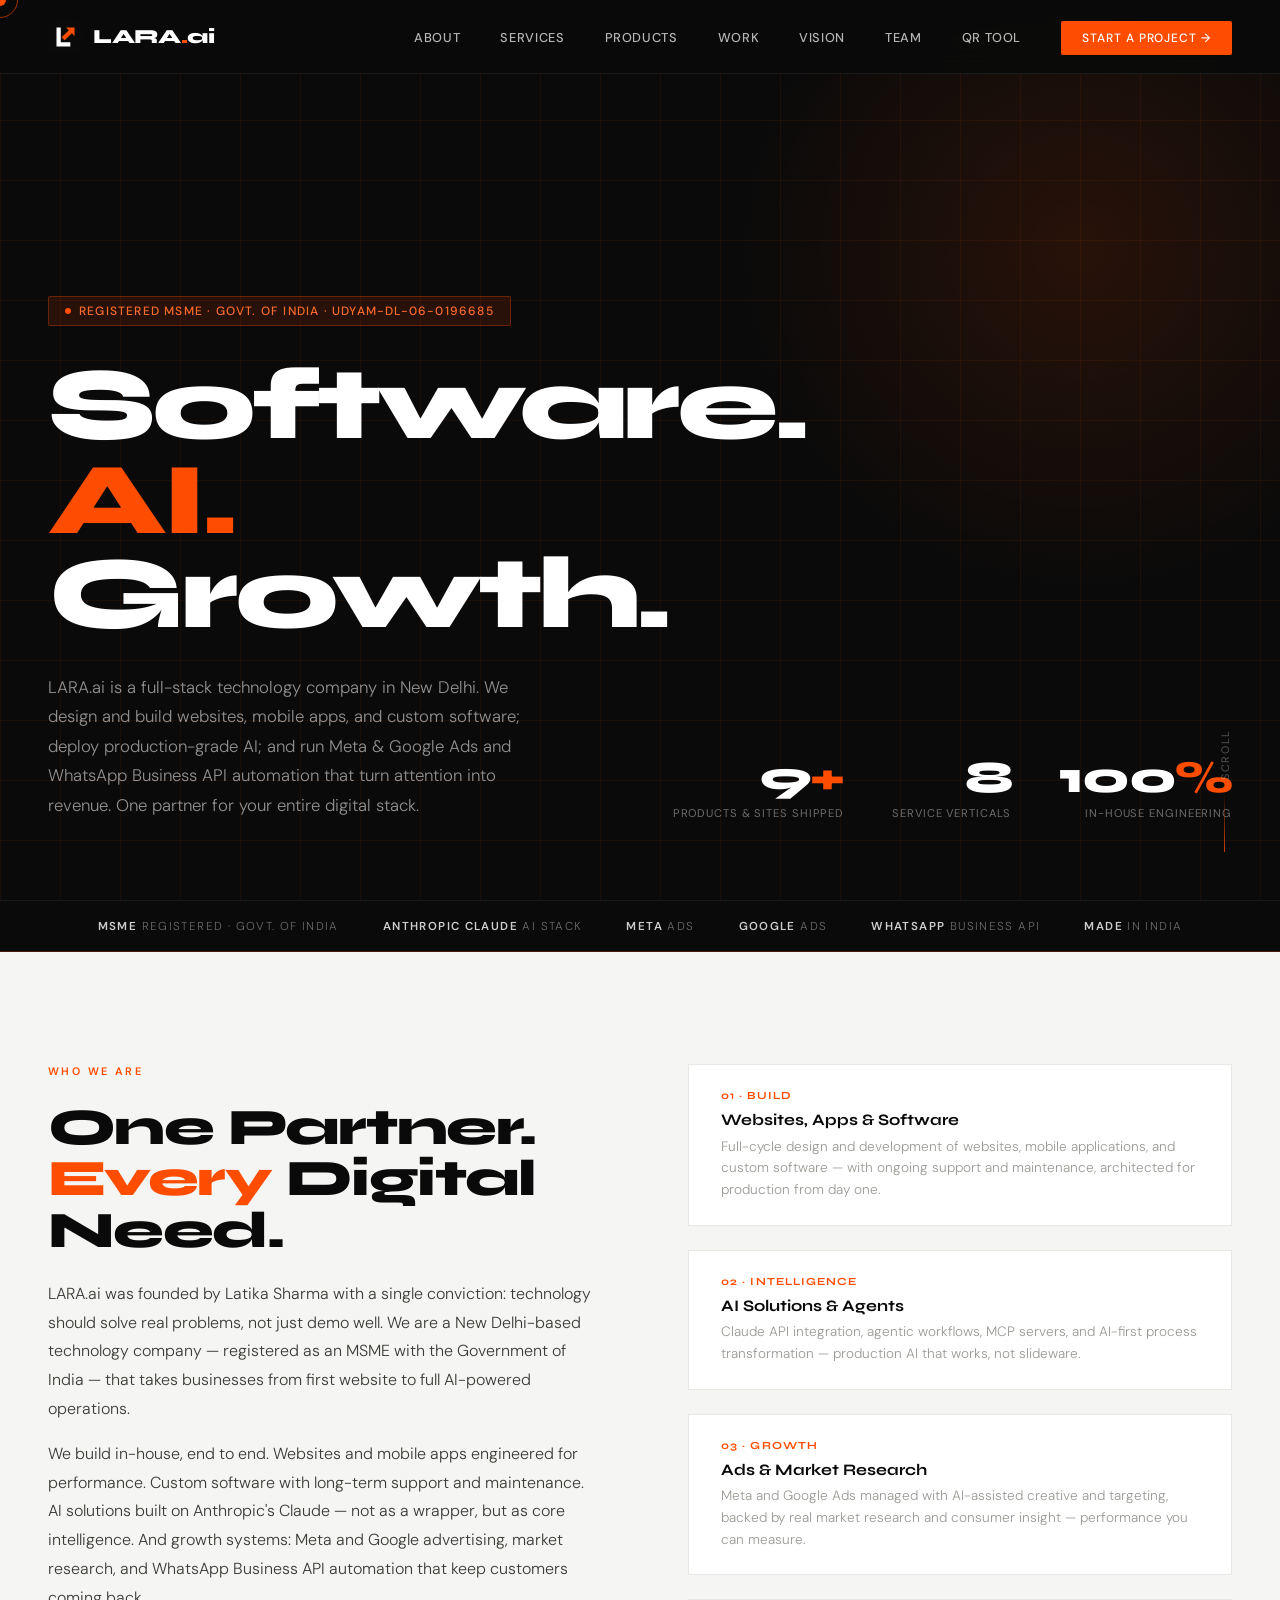
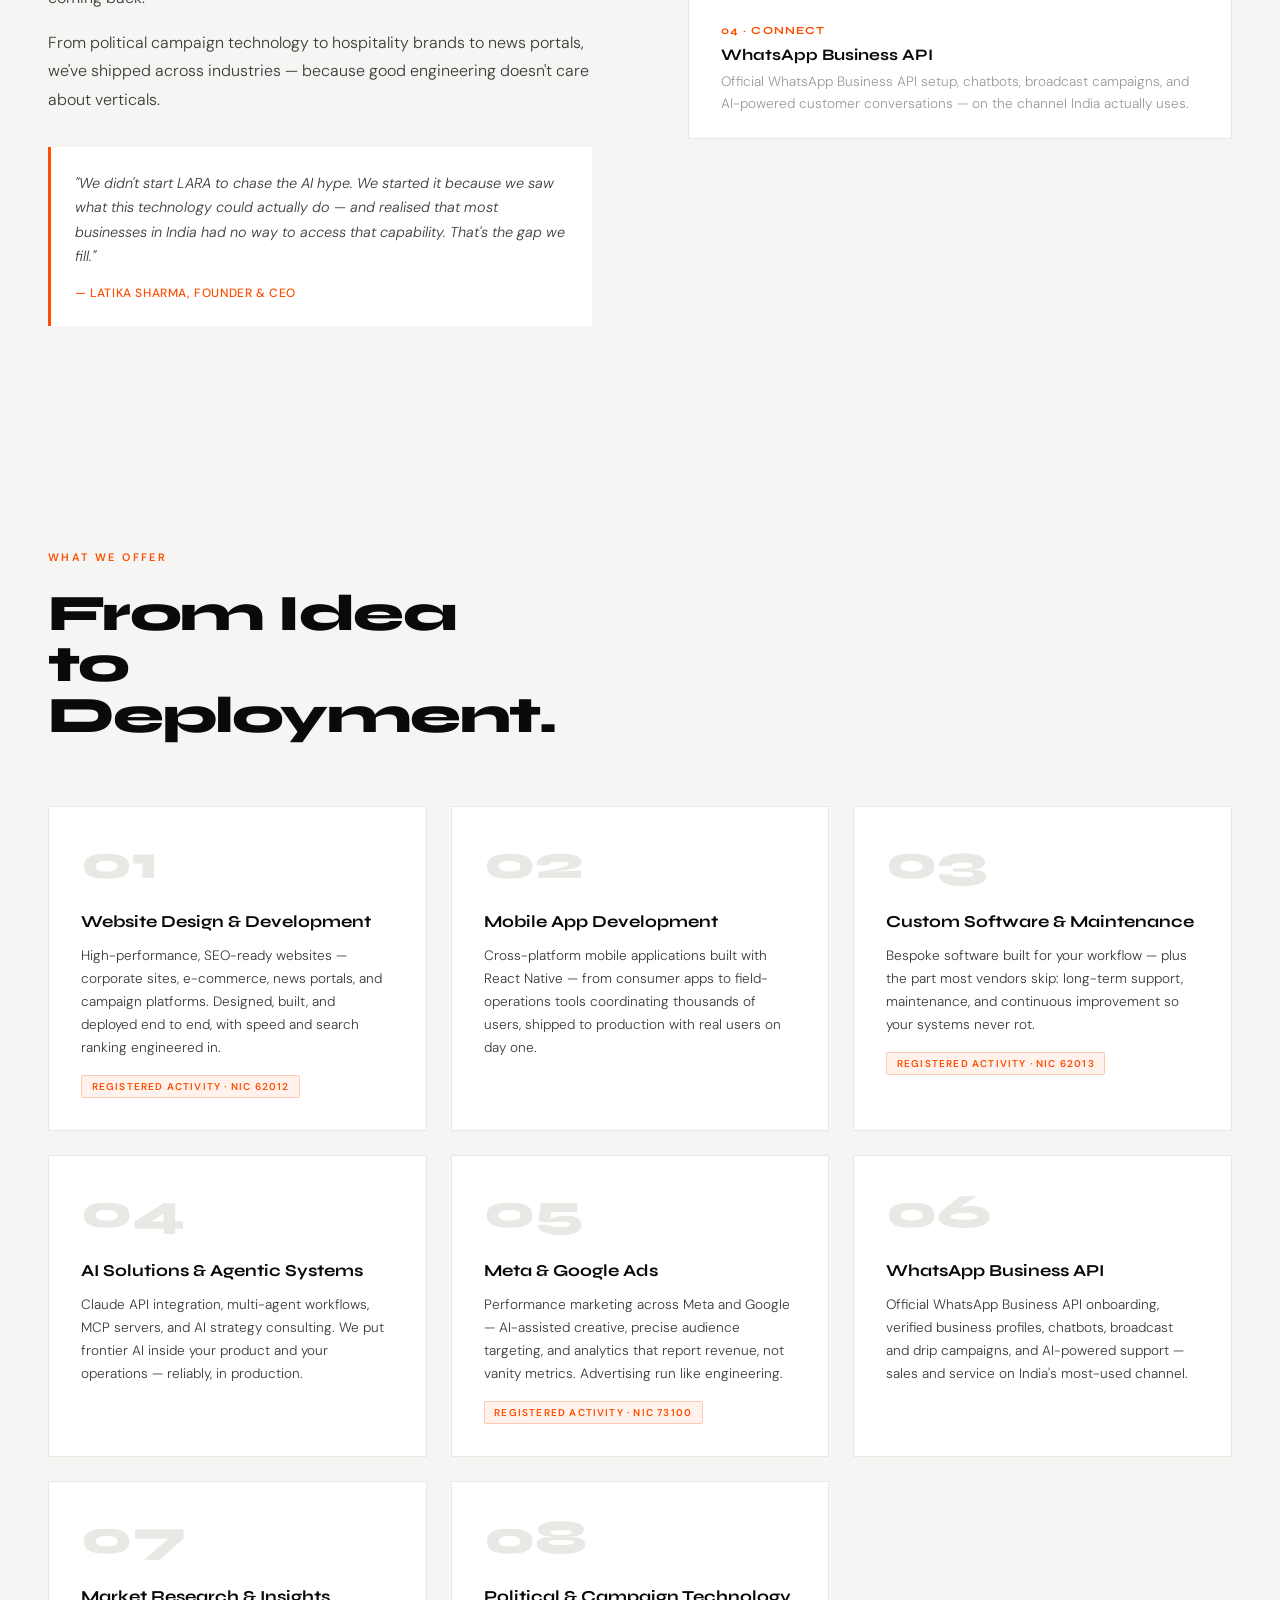
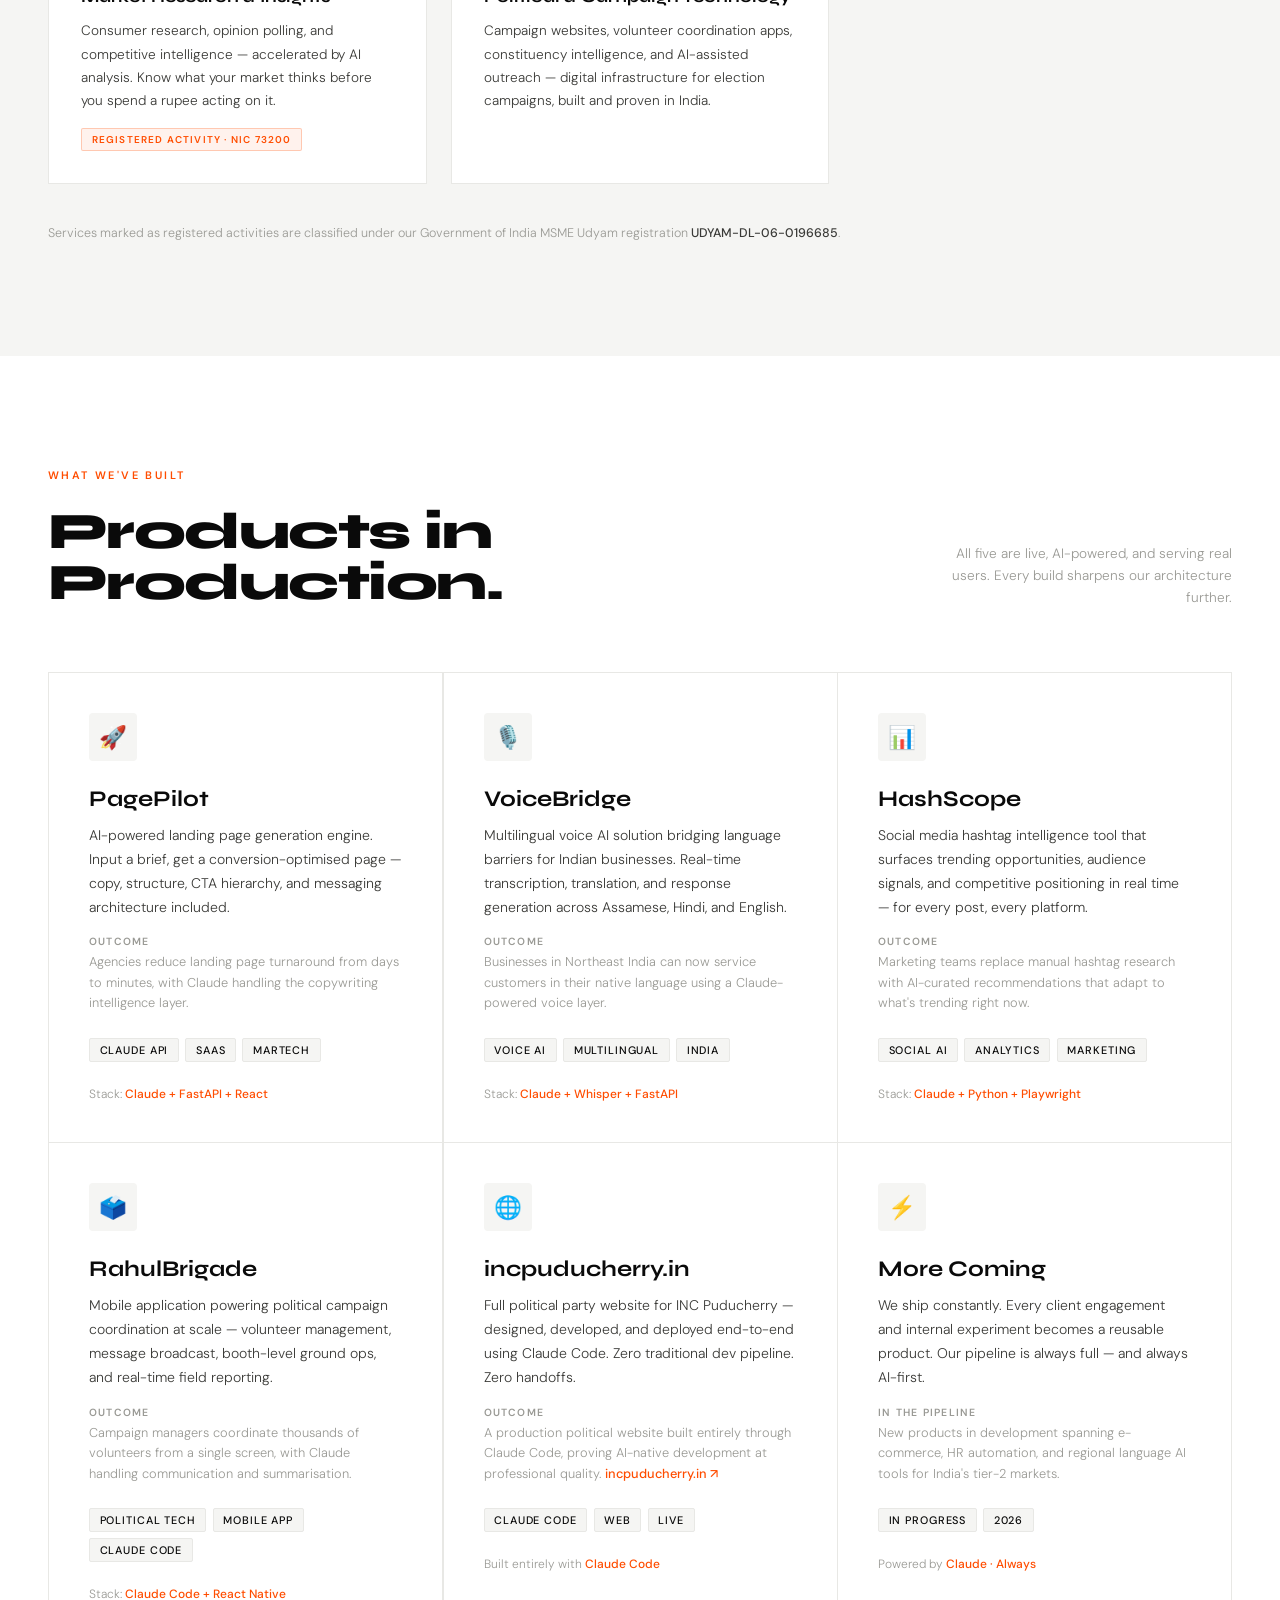
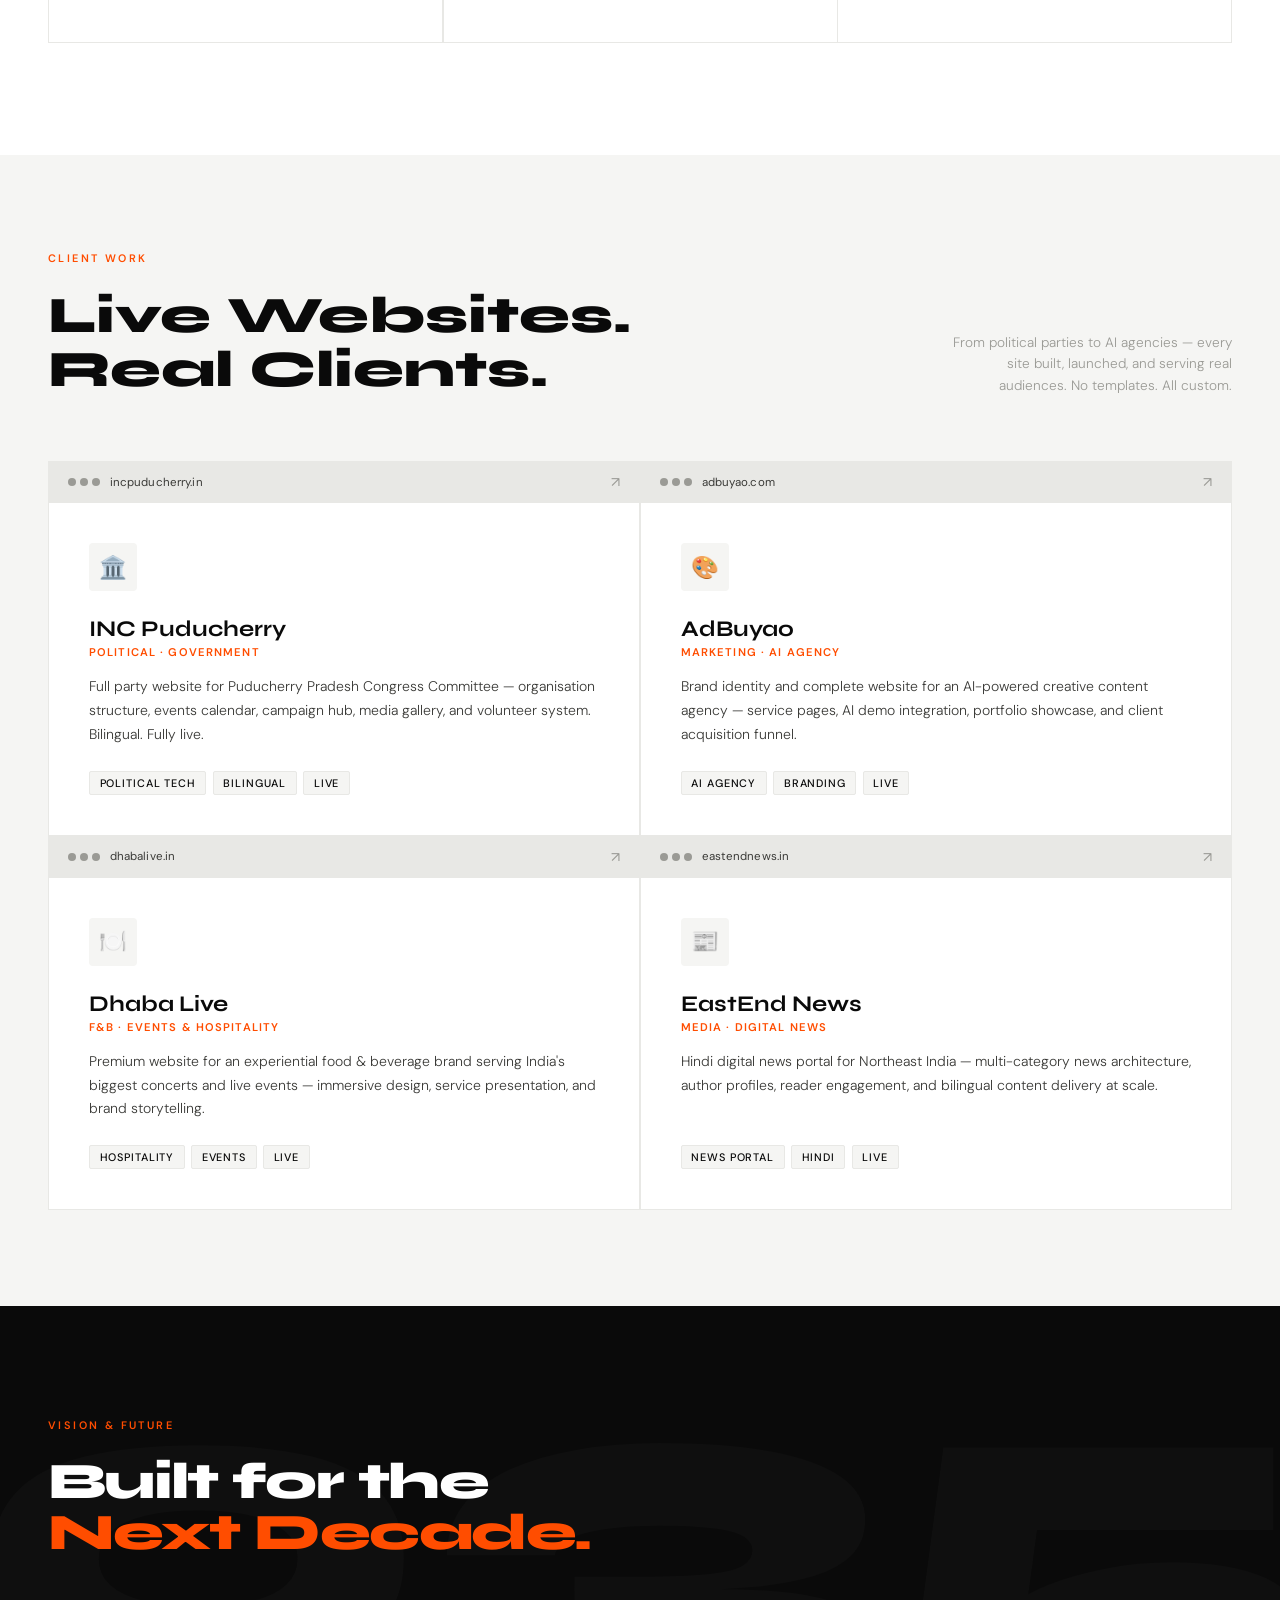
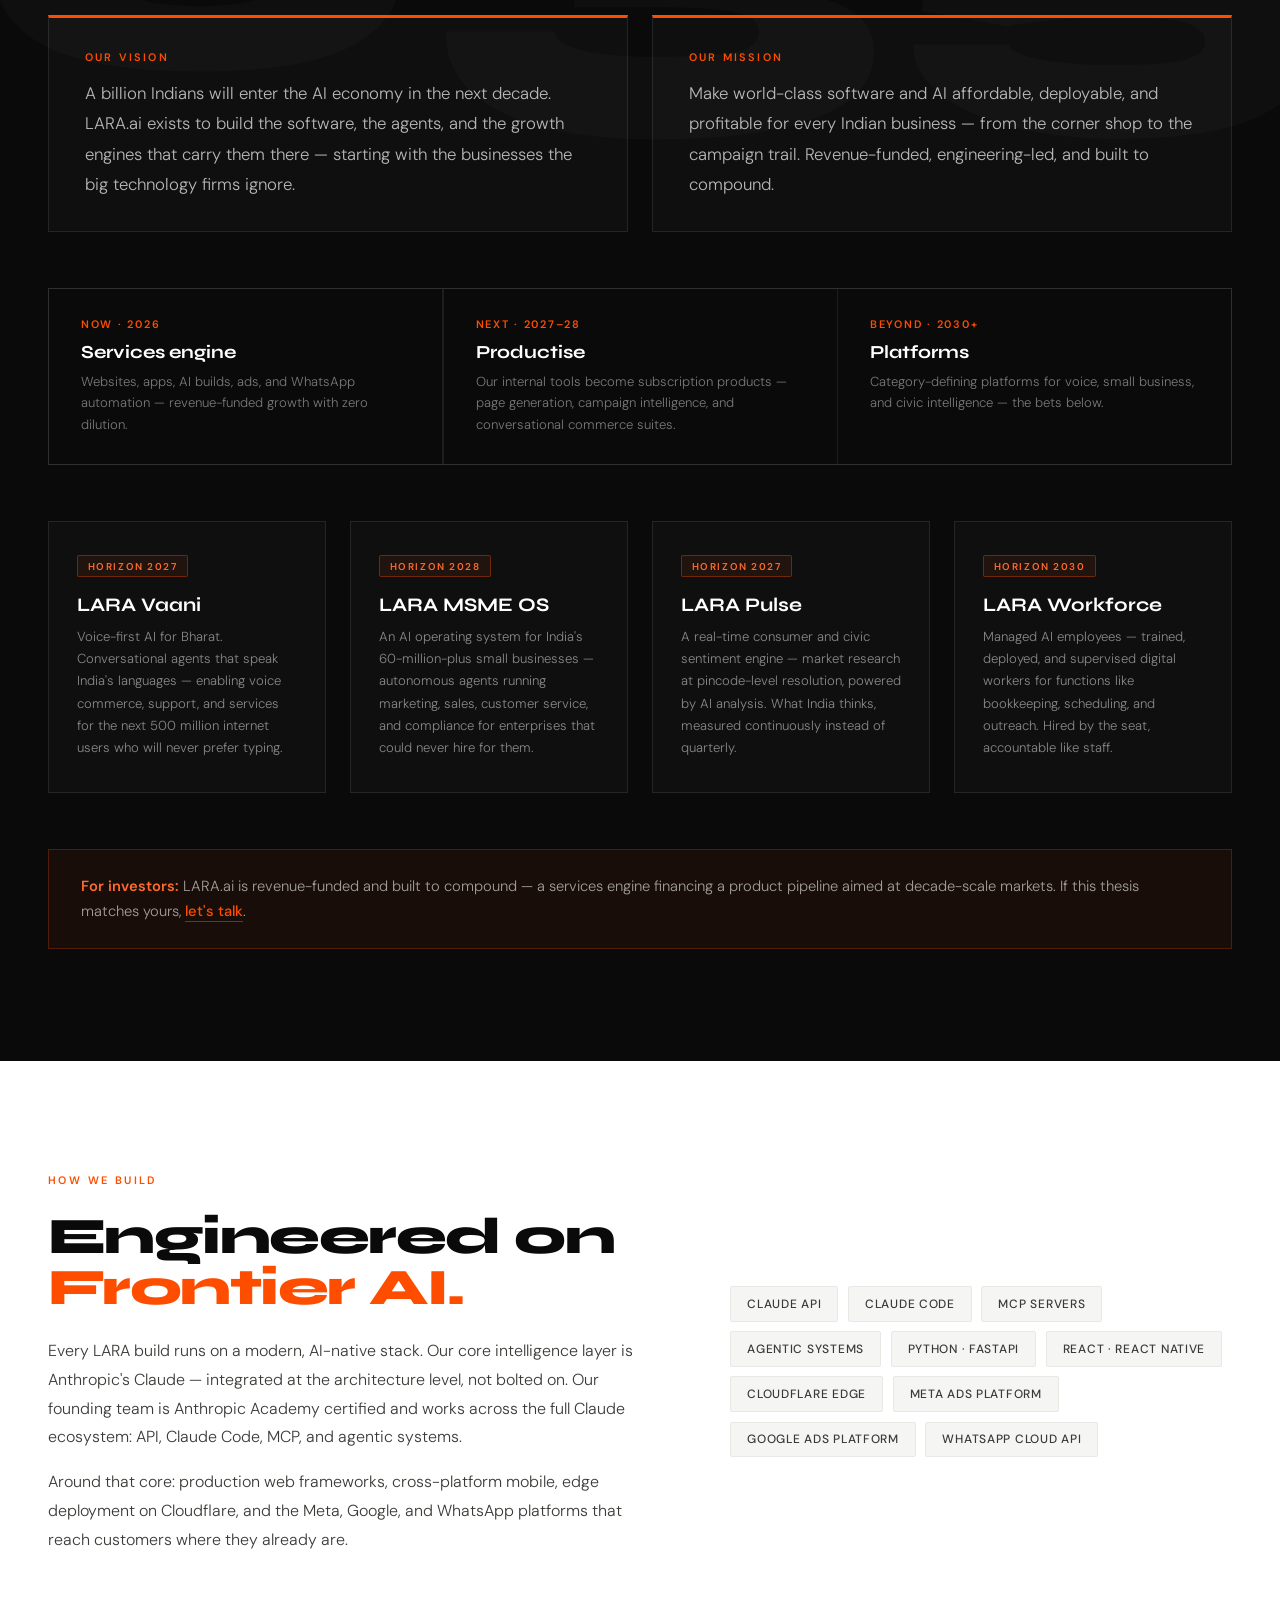
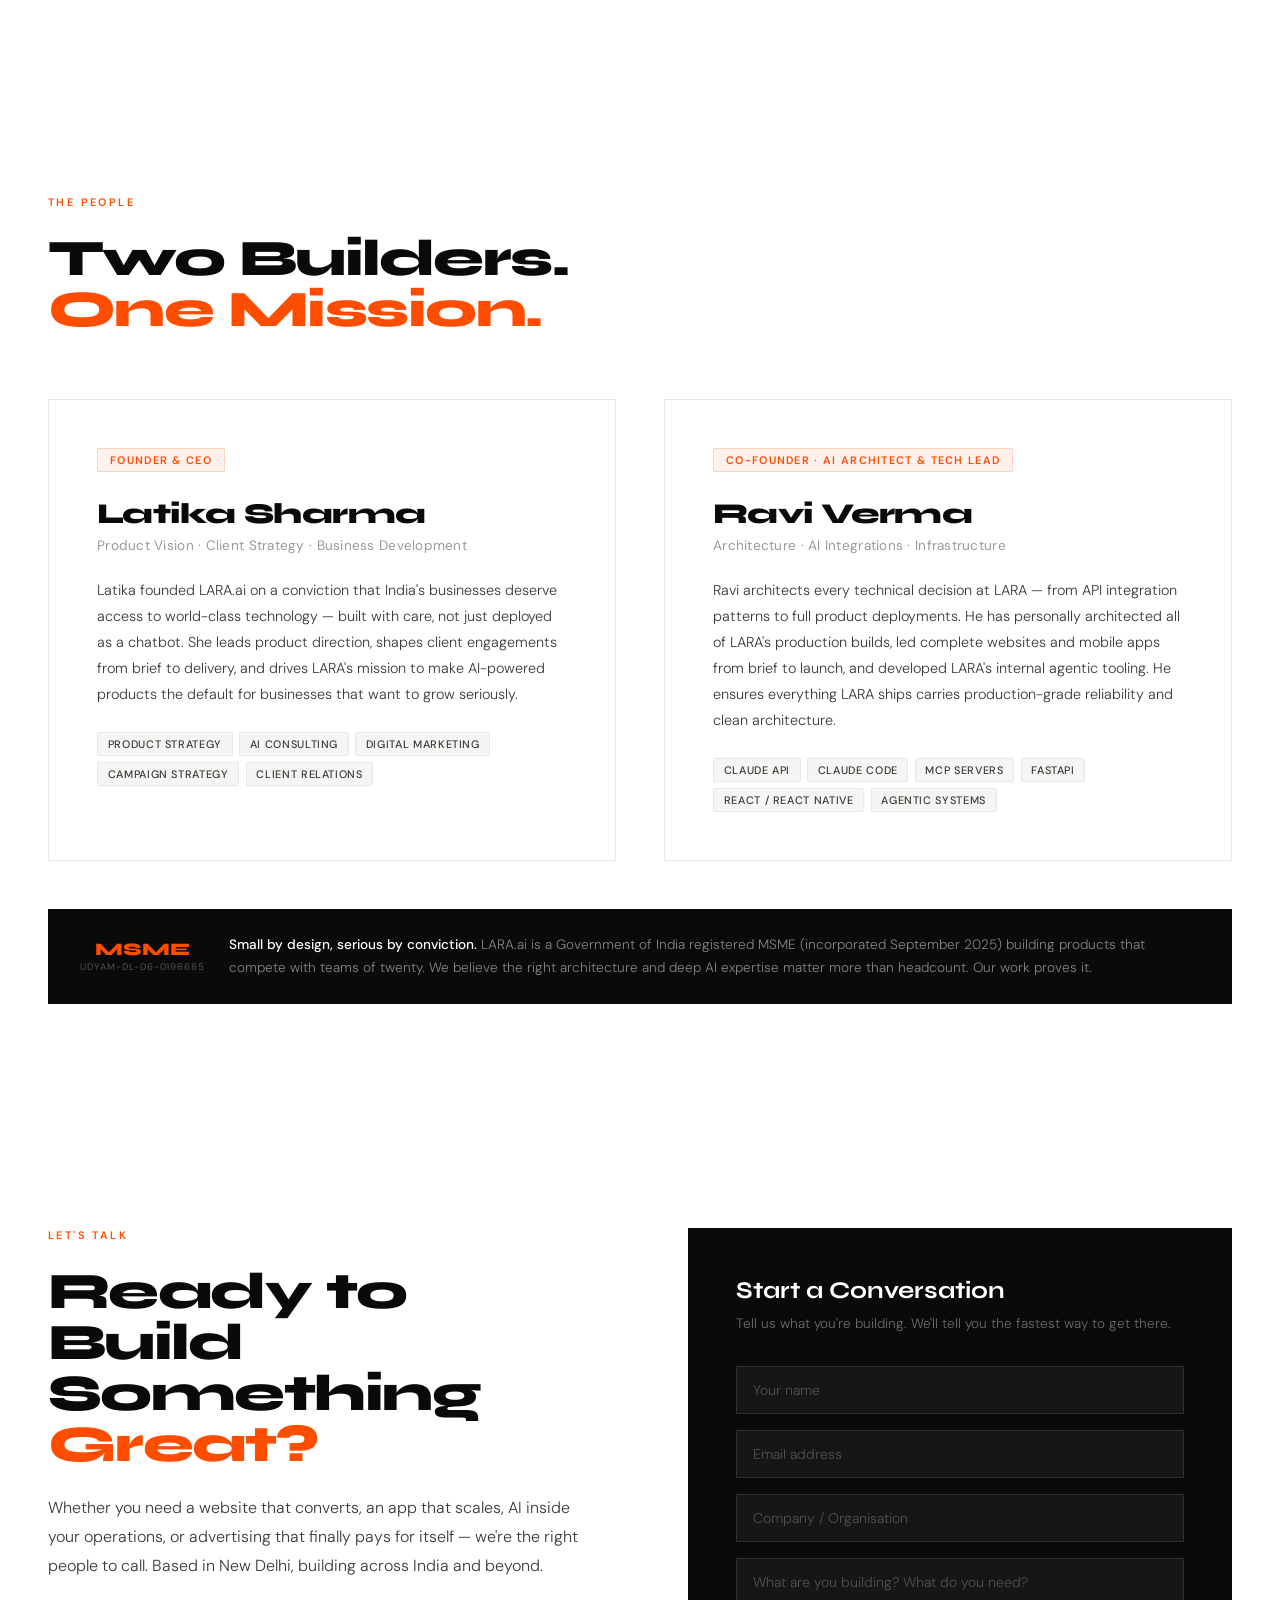
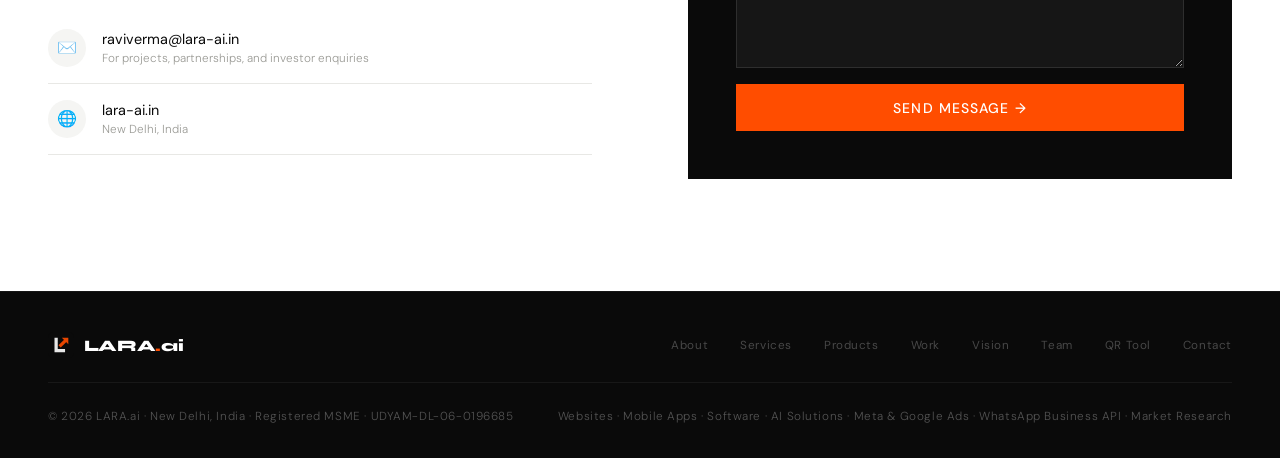
==== commit 3b0504a9: "Link Scan-to-Call QR tool from homepage nav and footer Added to desktop nav, mobile menu, and footer" ====
--- a/index.html
+++ b/index.html
@@ -125,6 +125,7 @@
   <a href="#work">Work</a>
   <a href="#vision">Vision</a>
   <a href="#team">Team</a>
+  <a href="scan-to-call-qr-generator.html">QR Tool</a>
   <a href="#contact" class="mobile-cta">Start a Project →</a>
 </div>
 
@@ -144,6 +145,7 @@
     <li><a href="#work">Work</a></li>
     <li><a href="#vision">Vision</a></li>
     <li><a href="#team">Team</a></li>
+    <li><a href="scan-to-call-qr-generator.html">QR Tool</a></li>
     <li><a href="#contact" class="nav-cta">Start a Project →</a></li>
   </ul>
 
@@ -917,6 +919,7 @@
       <a href="#work">Work</a>
       <a href="#vision">Vision</a>
       <a href="#team">Team</a>
+      <a href="scan-to-call-qr-generator.html">QR Tool</a>
       <a href="#contact">Contact</a>
     </nav>
   </div>
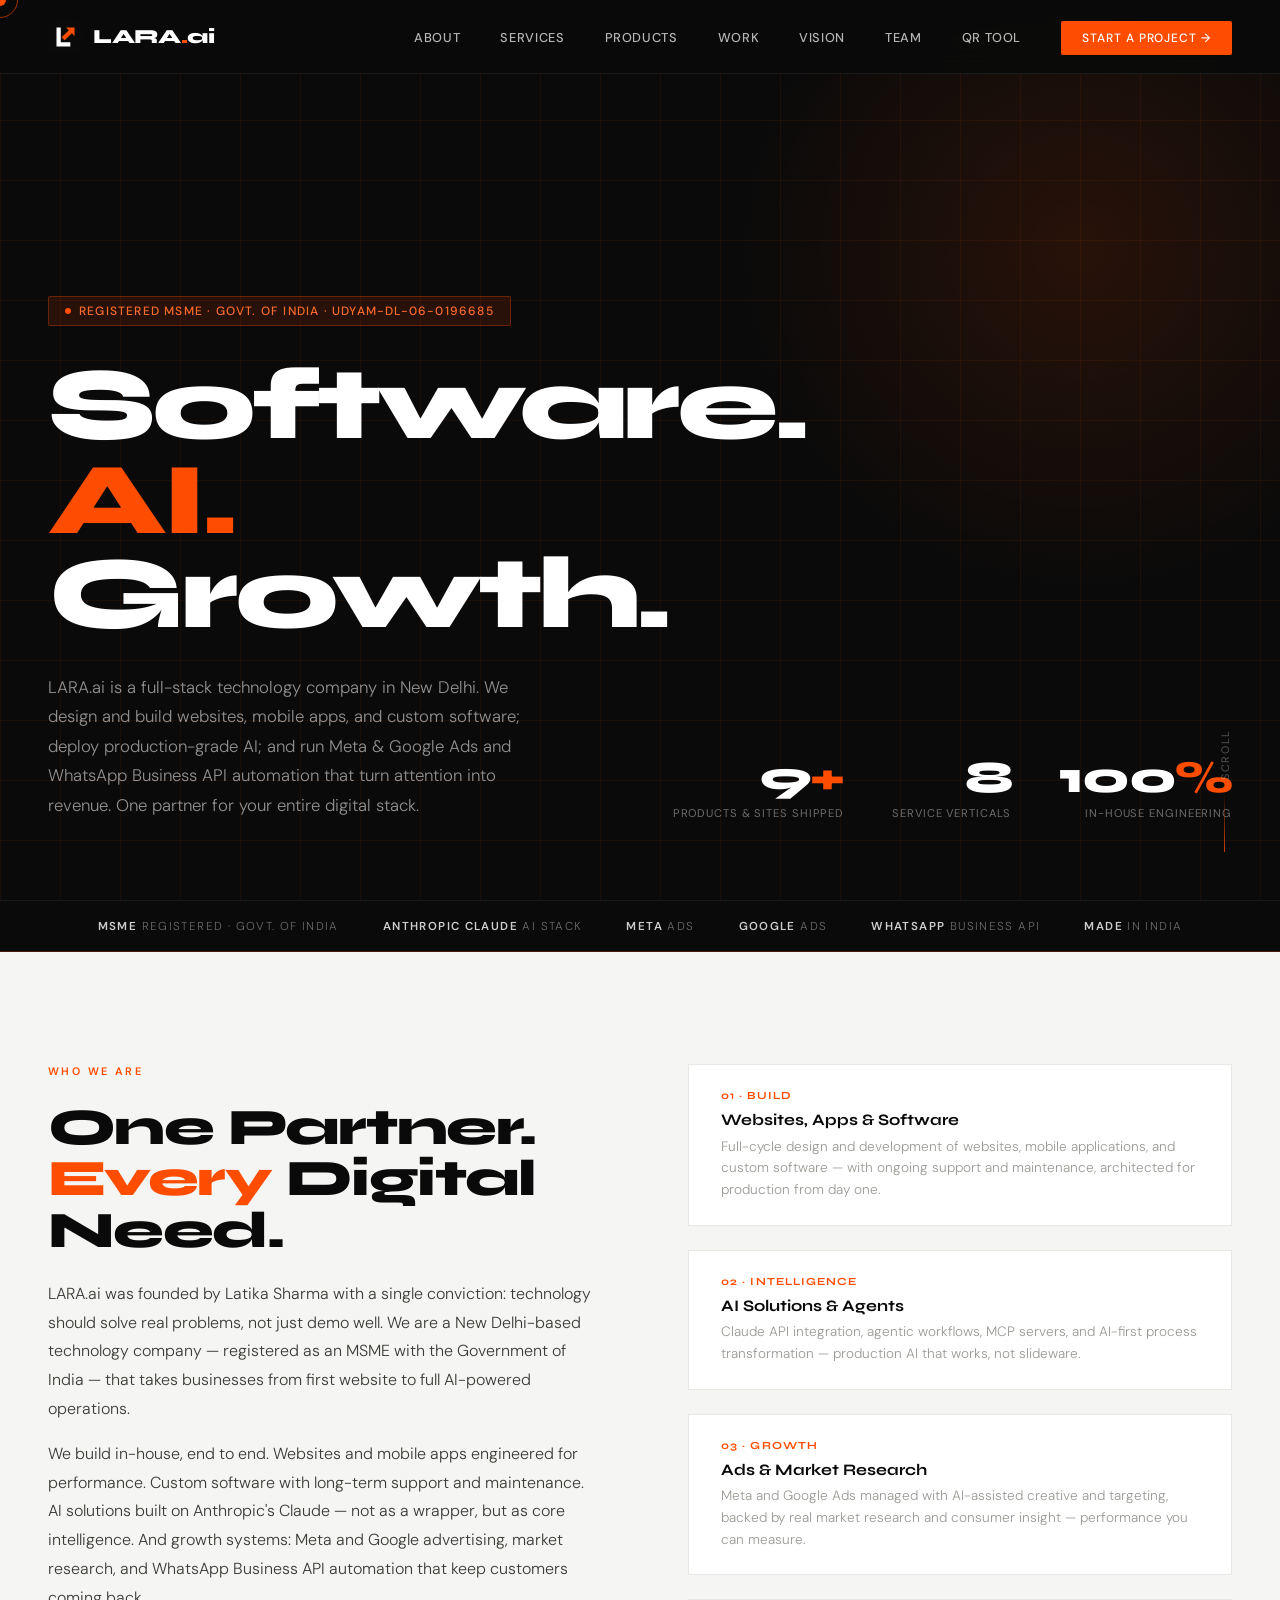
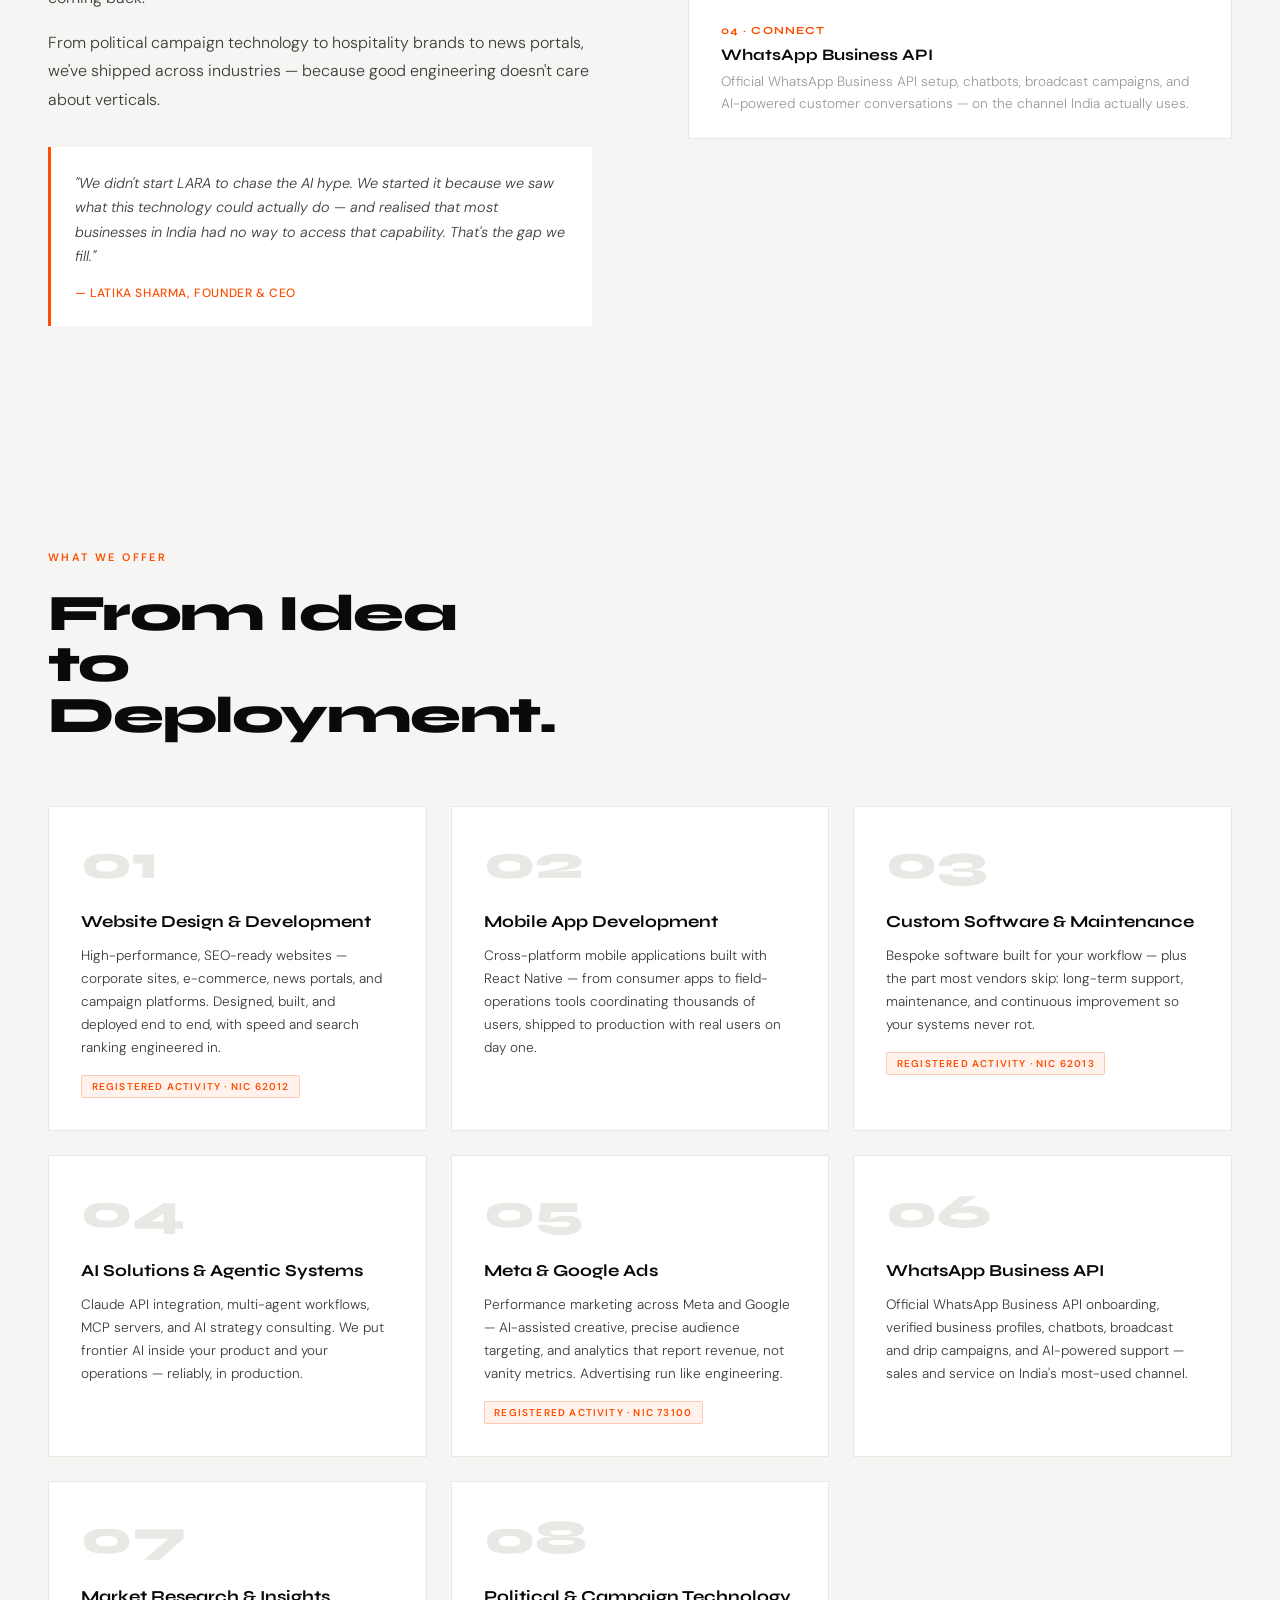
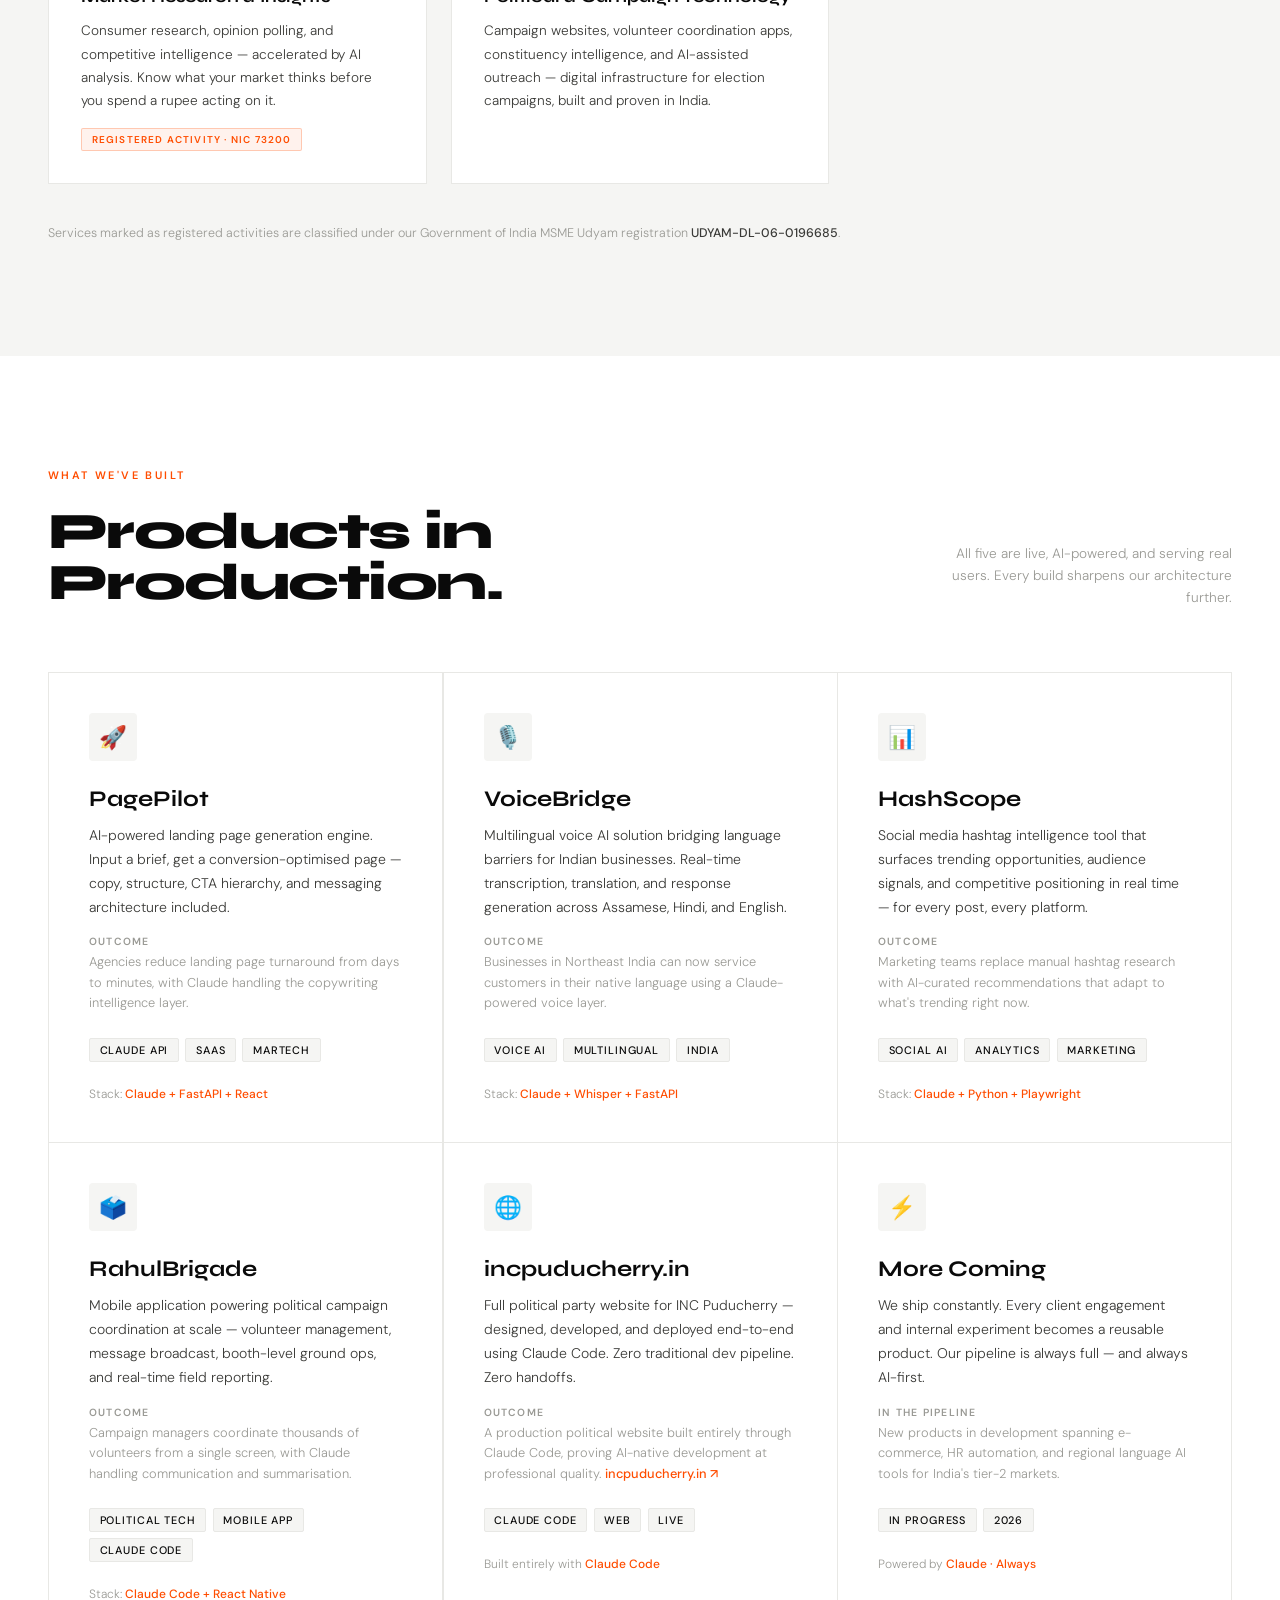
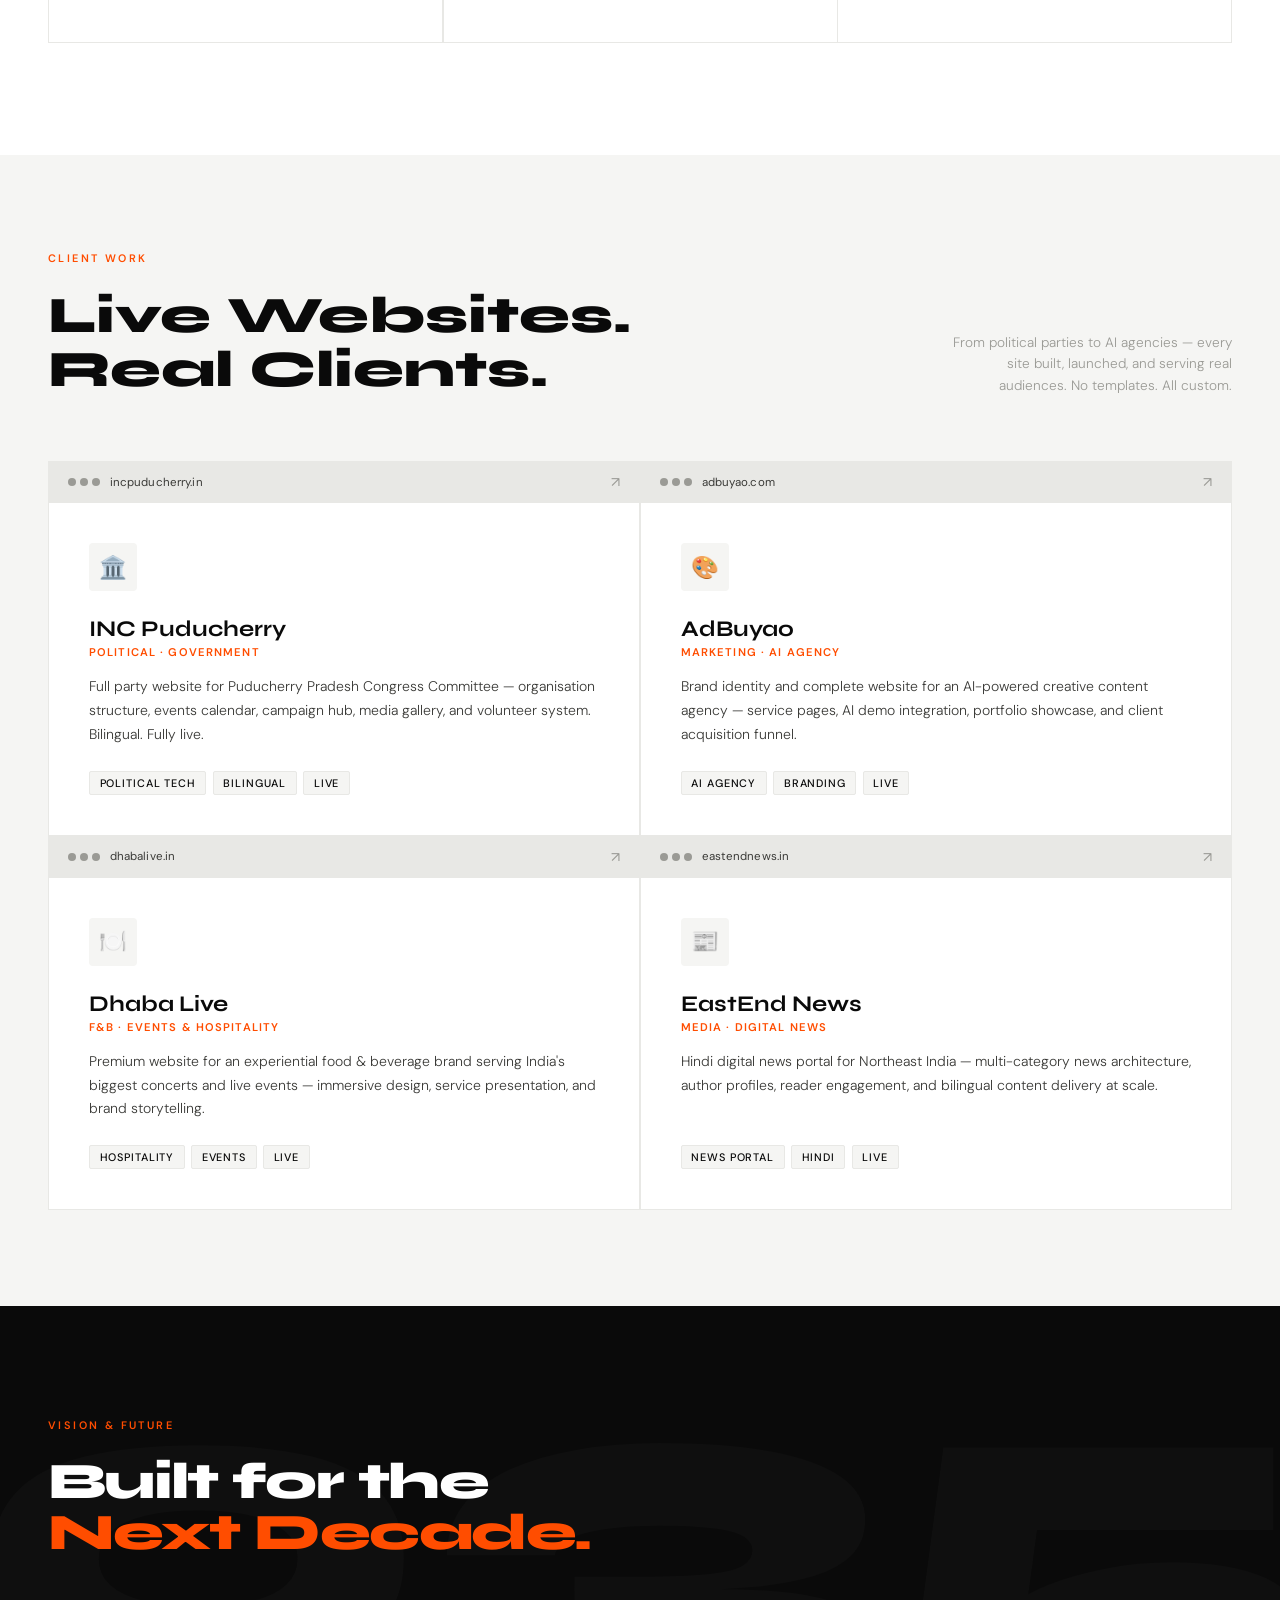
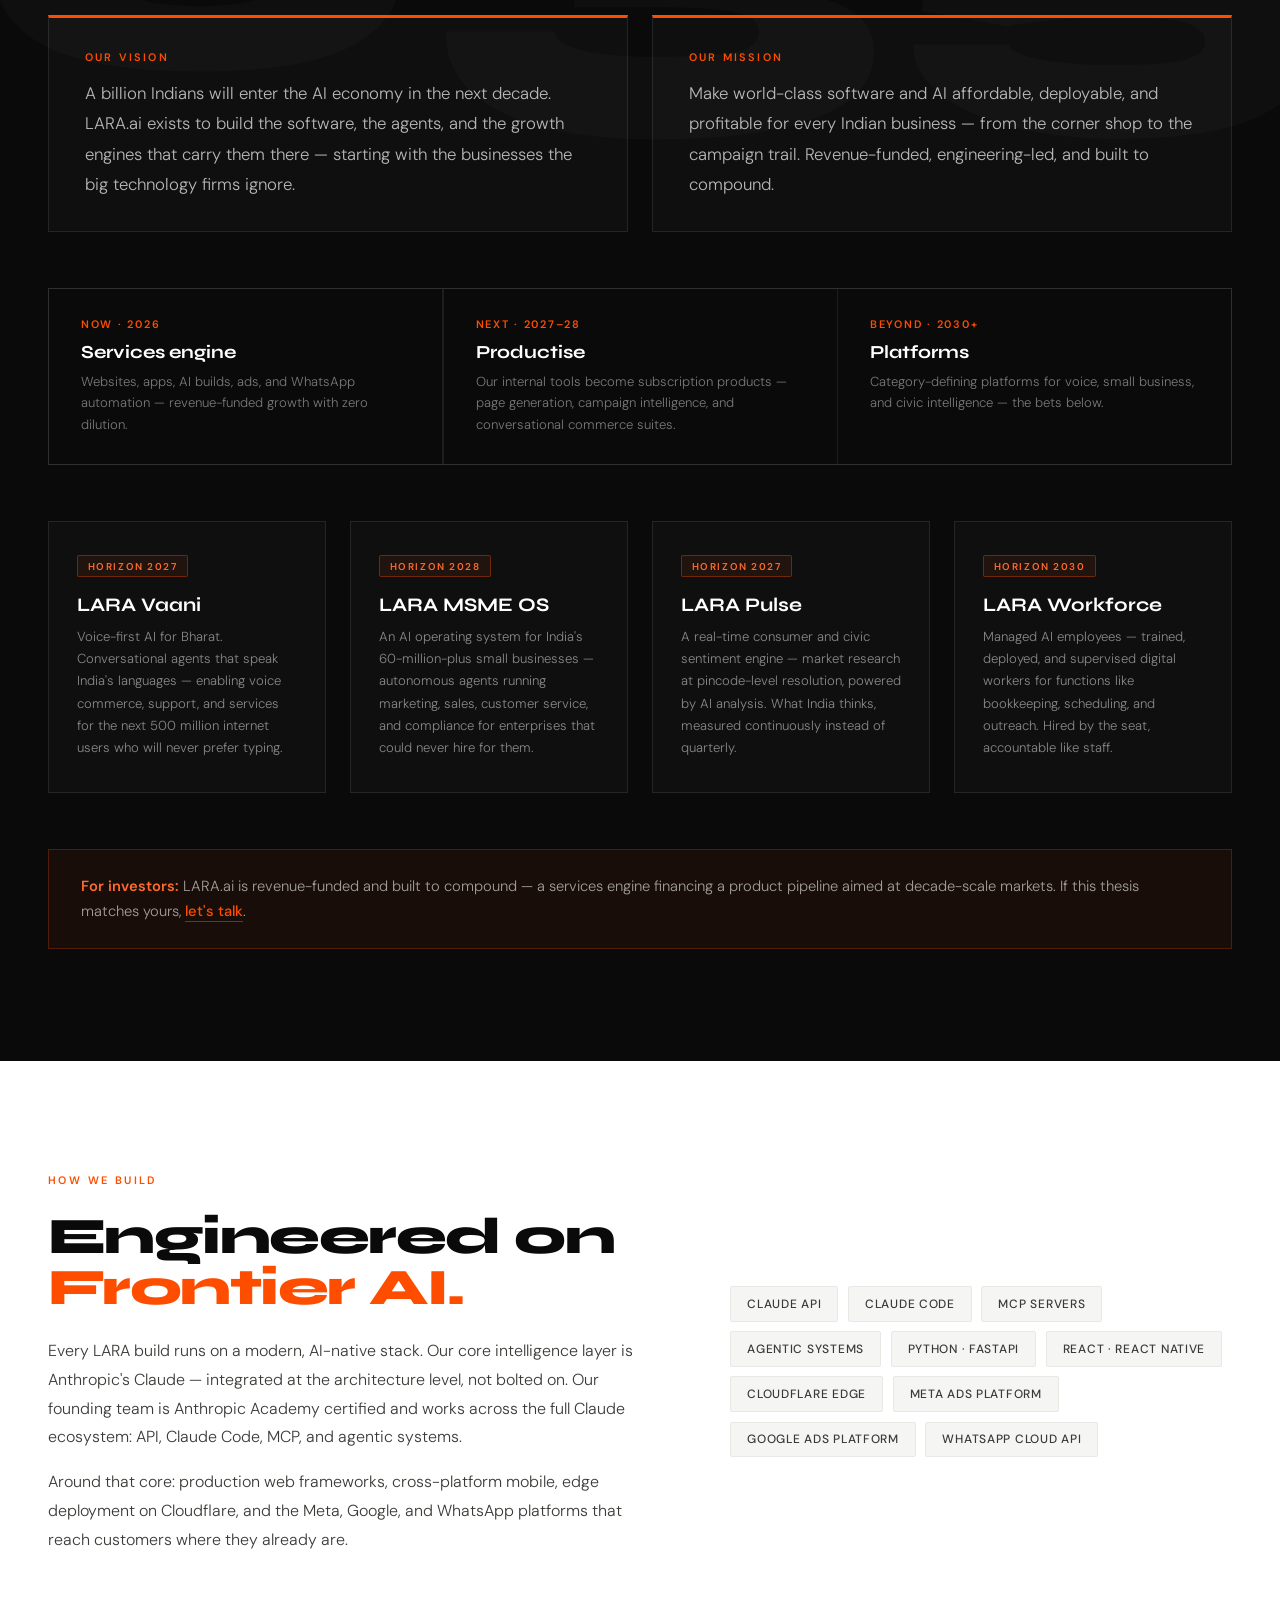
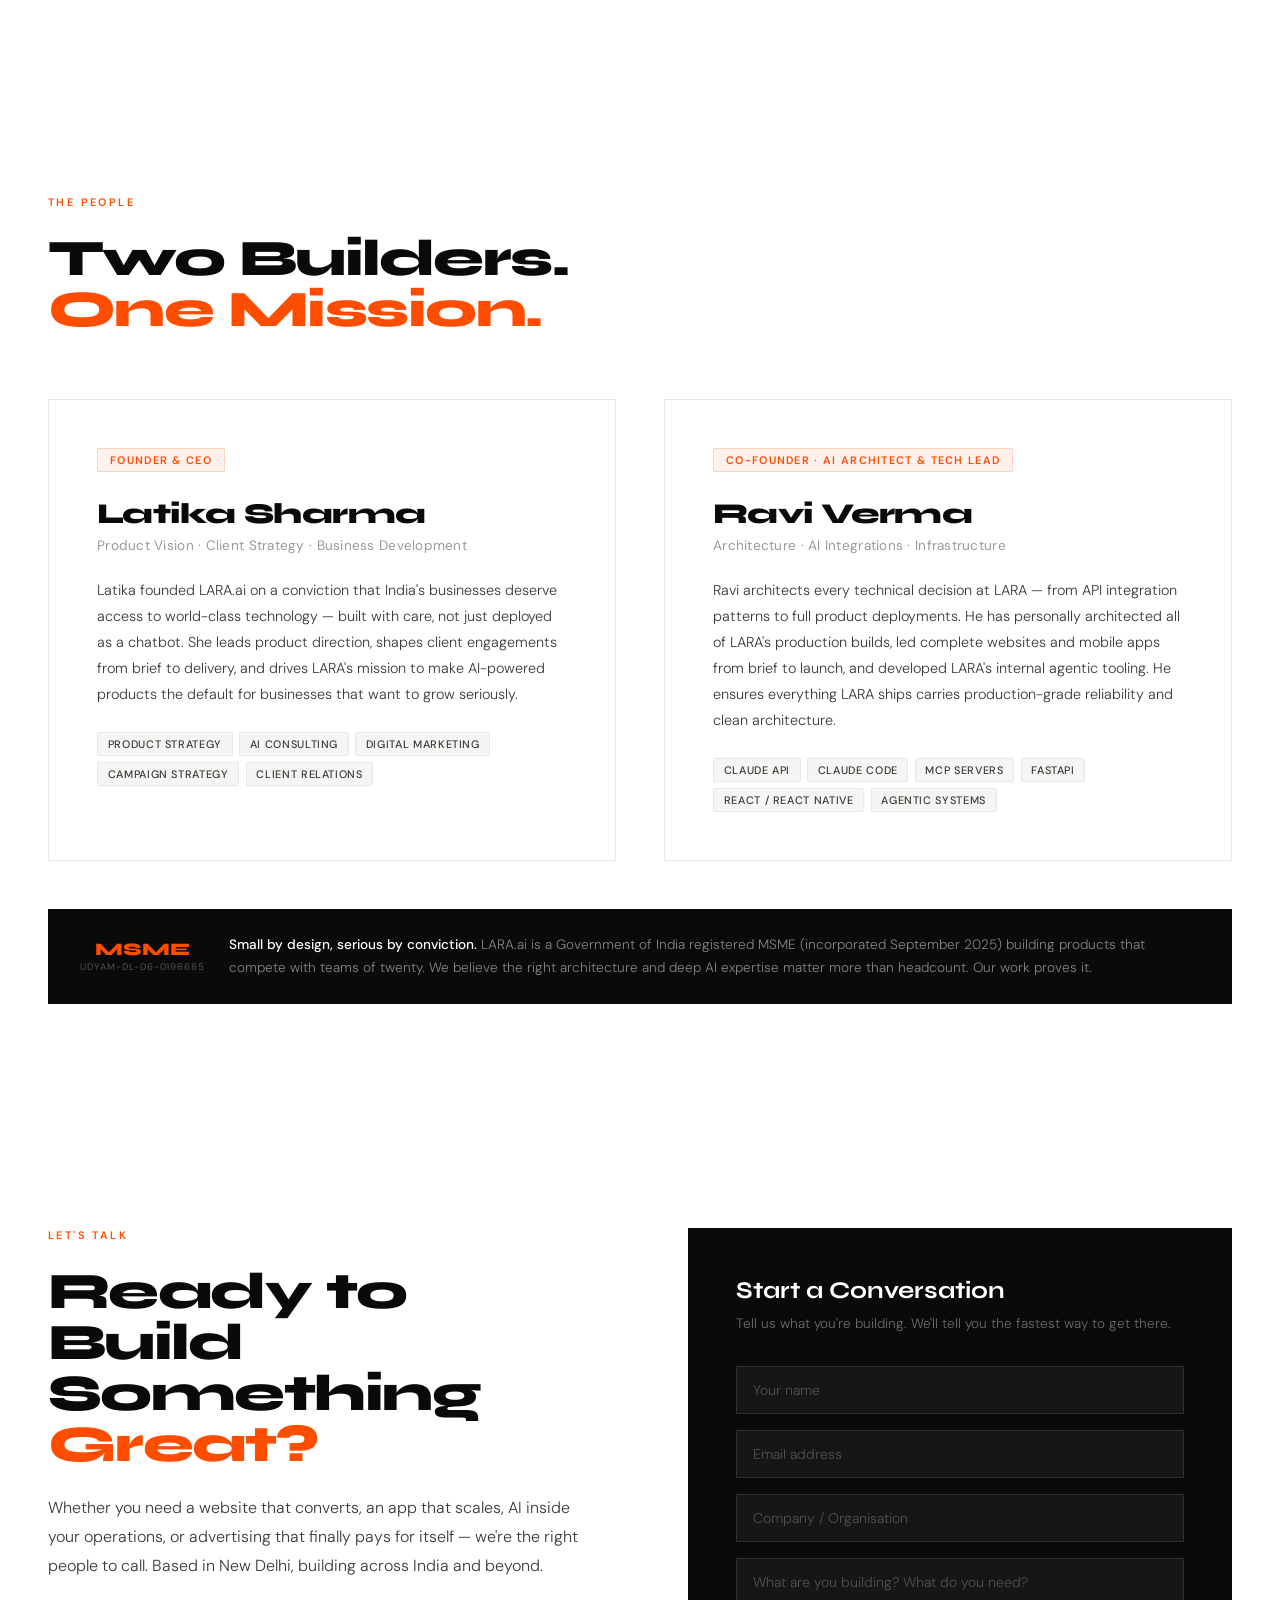
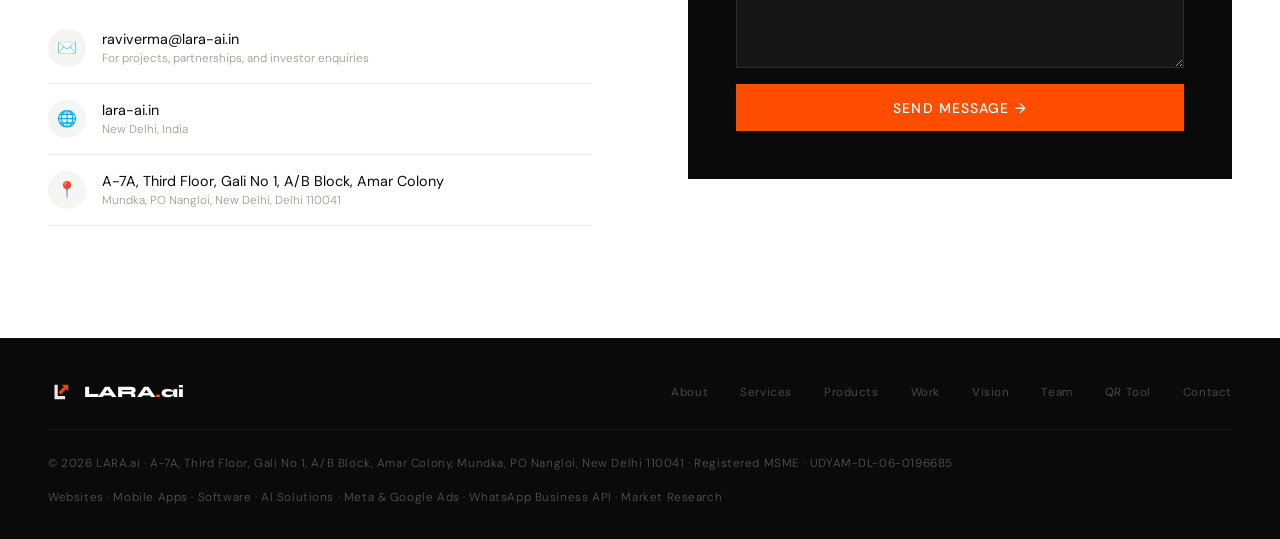
==== commit 05af0dc5: "Add registered GST business address to contact section, footer and schema Co-Authored-By: Claude Opu" ====
--- a/index.html
+++ b/index.html
@@ -71,6 +71,7 @@
     ],
     "address": {
       "@type": "PostalAddress",
+      "streetAddress": "A-7A, Third Floor, Gali No 1, A/B Block, Amar Colony, Mundka, PO Nangloi",
       "addressLocality": "New Delhi",
       "addressRegion": "Delhi",
       "postalCode": "110041",
@@ -849,6 +850,13 @@
           <div class="contact-sub">New Delhi, India</div>
         </div>
       </a>
+      <a href="https://www.google.com/maps/search/?api=1&amp;query=A-7A+Amar+Colony+Mundka+Nangloi+Delhi+110041" class="contact-row" target="_blank" rel="noopener">
+        <div class="contact-icon" aria-hidden="true">📍</div>
+        <address style="font-style: normal;">
+          <div class="contact-text">A-7A, Third Floor, Gali No 1, A/B Block, Amar Colony</div>
+          <div class="contact-sub">Mundka, PO Nangloi, New Delhi, Delhi 110041</div>
+        </address>
+      </a>
     </div>
   </div>
 
@@ -924,7 +932,7 @@
     </nav>
   </div>
   <div class="footer-bottom">
-    <p>© 2026 LARA.ai · New Delhi, India · Registered MSME · UDYAM-DL-06-0196685</p>
+    <p>© 2026 LARA.ai · A-7A, Third Floor, Gali No 1, A/B Block, Amar Colony, Mundka, PO Nangloi, New Delhi 110041 · Registered MSME · UDYAM-DL-06-0196685</p>
     <p>Websites · Mobile Apps · Software · AI Solutions · Meta &amp; Google Ads · WhatsApp Business API · Market Research</p>
   </div>
 </footer>
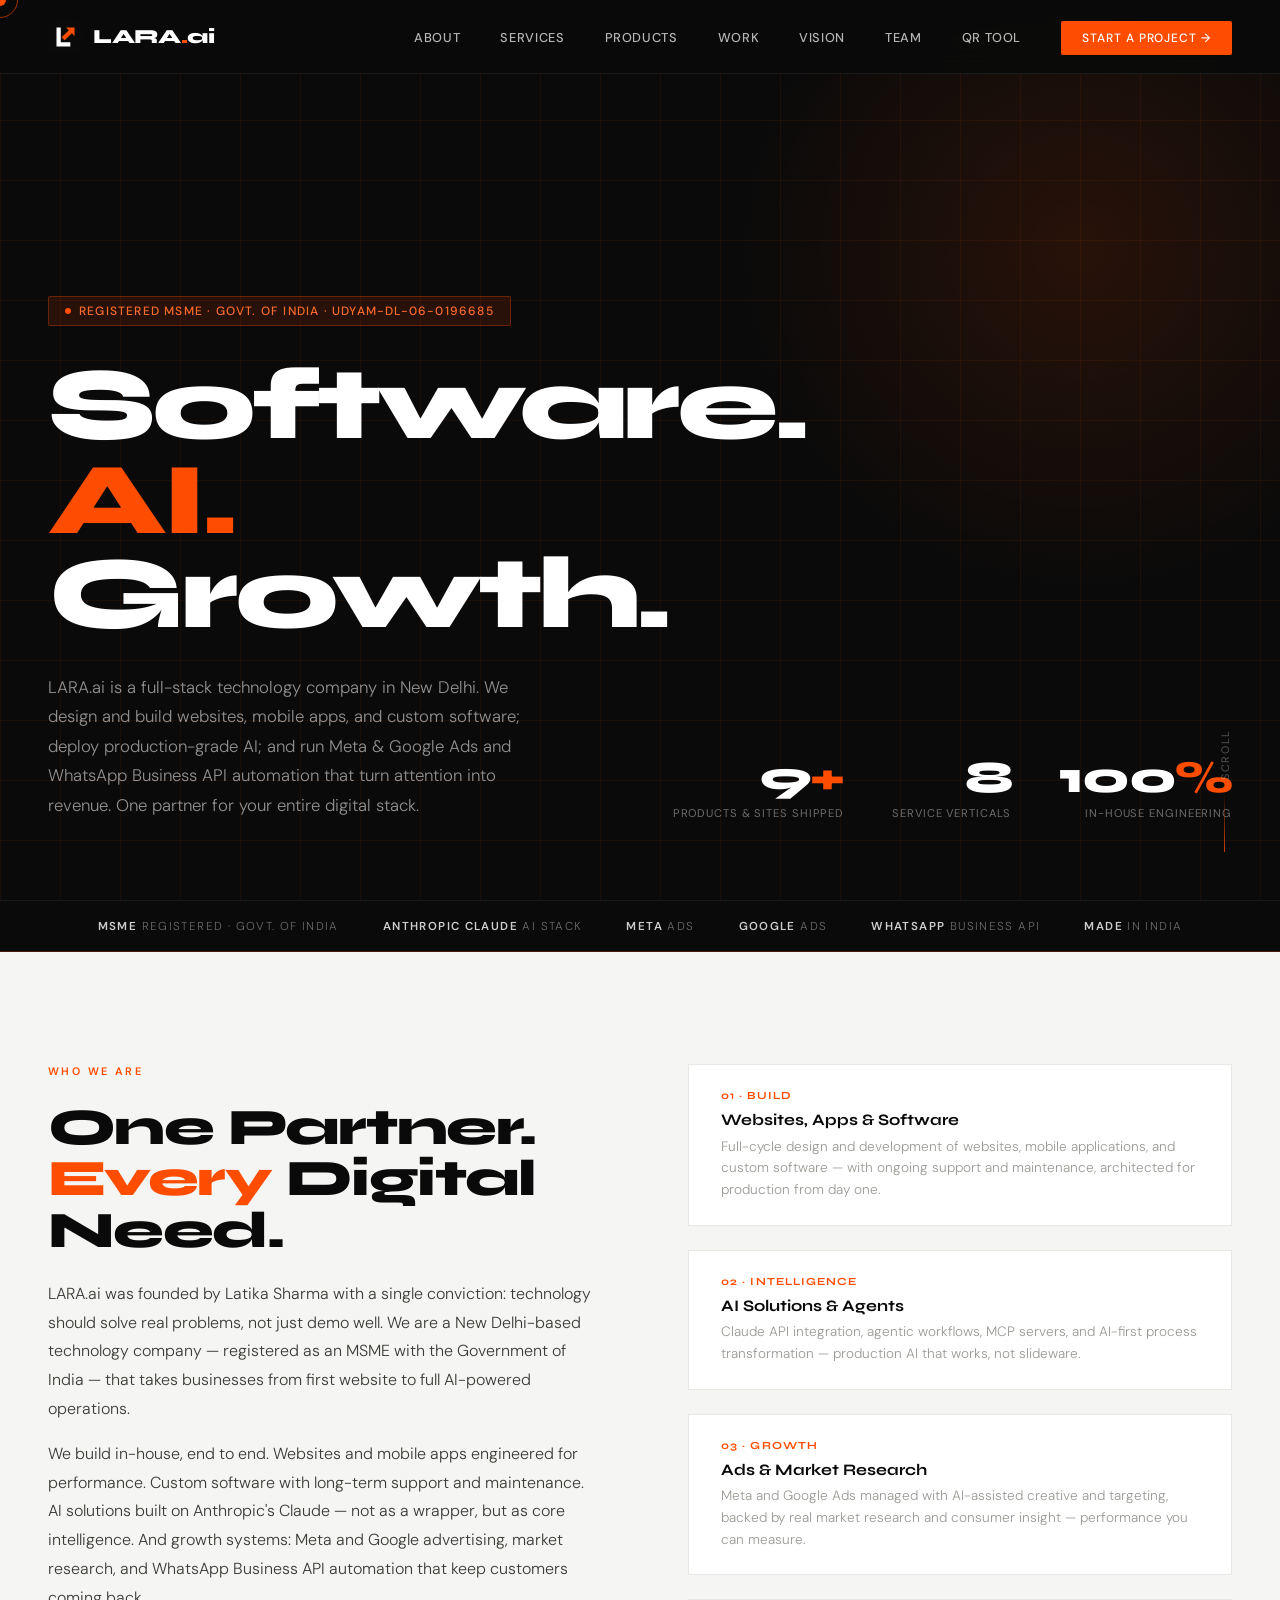
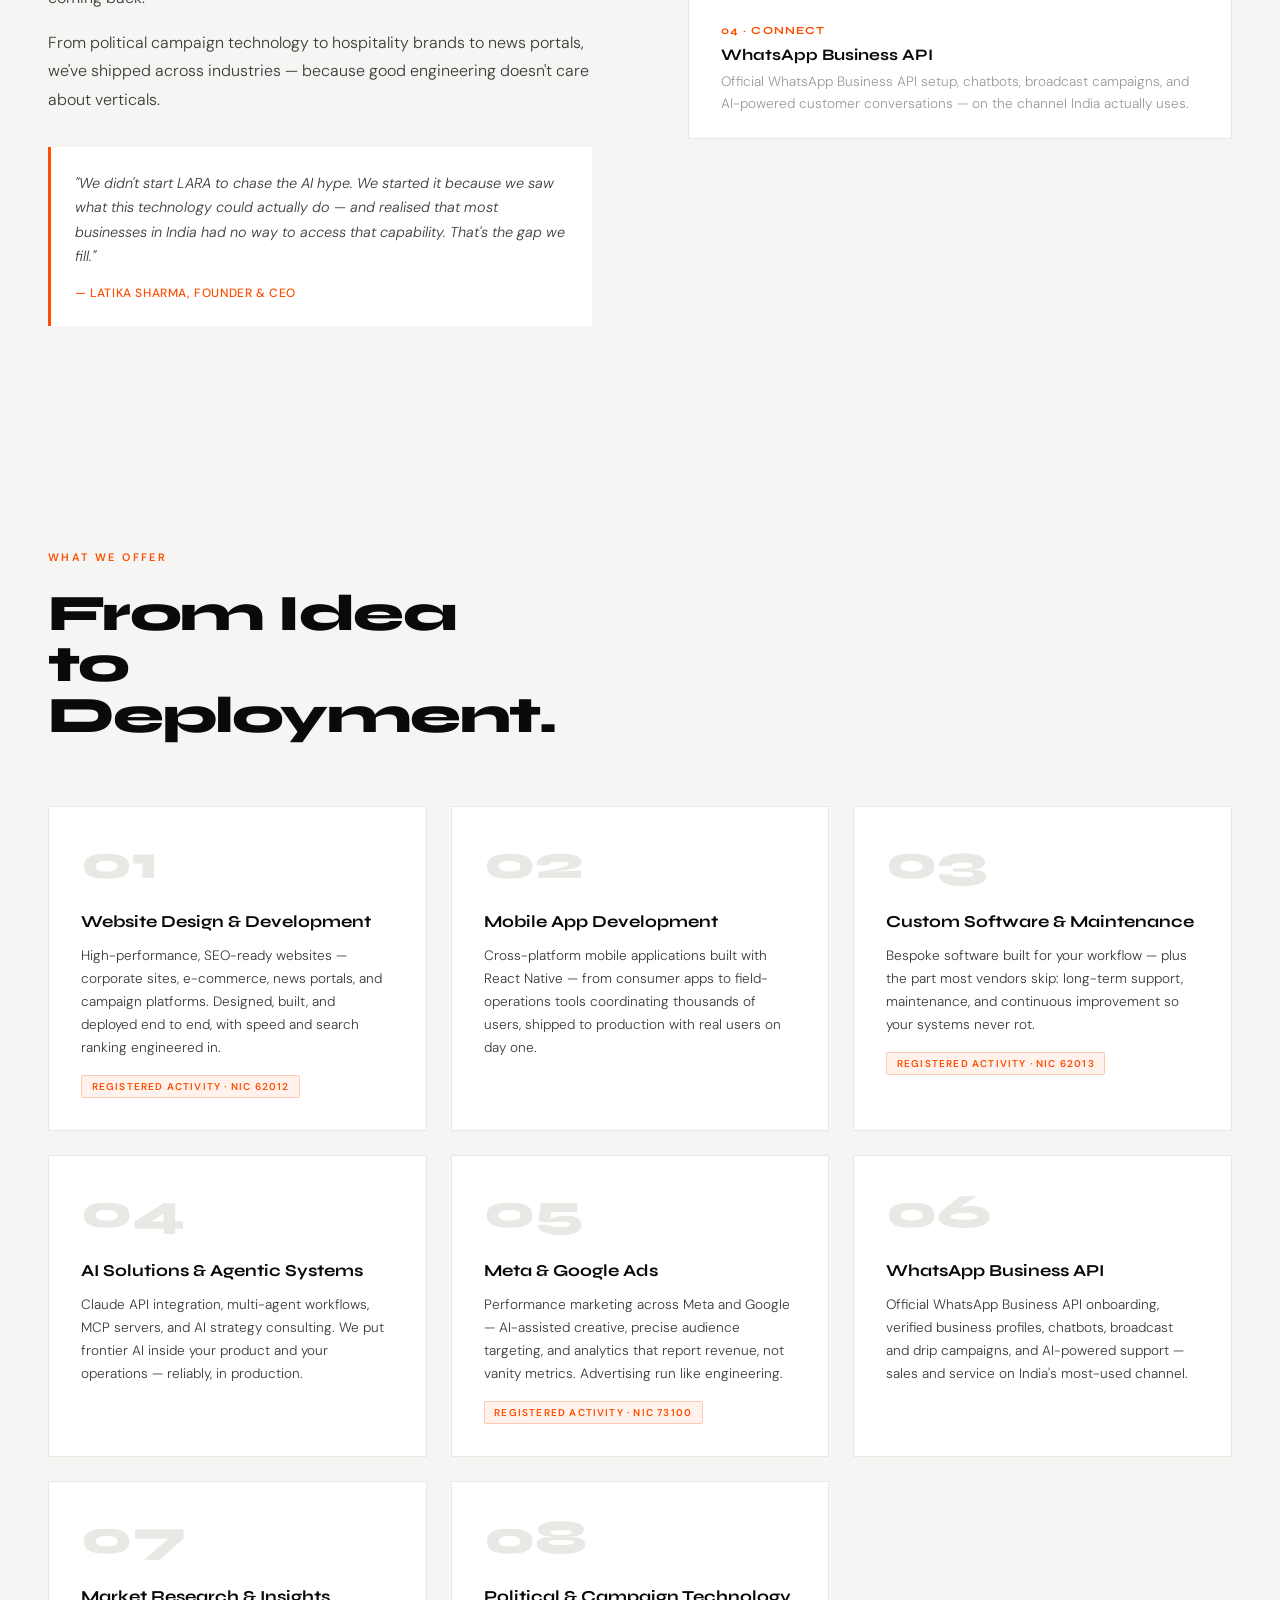
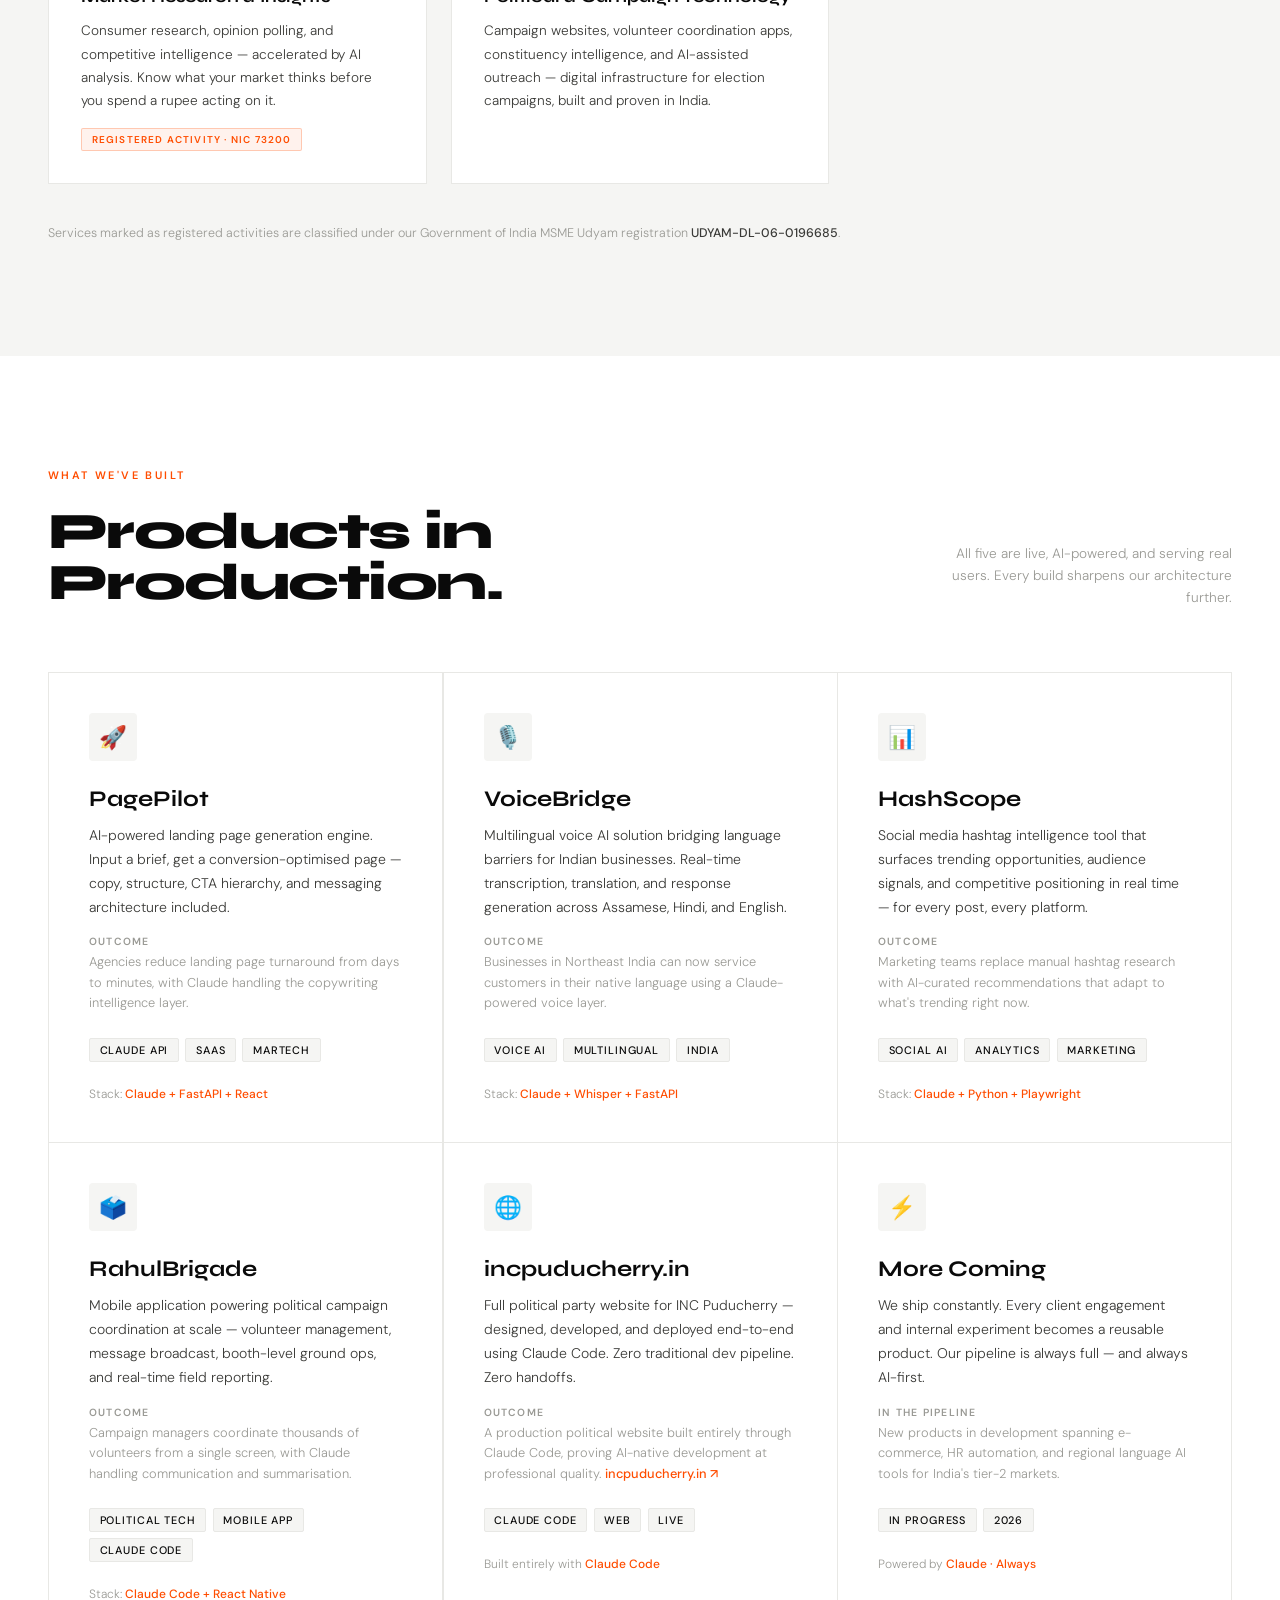
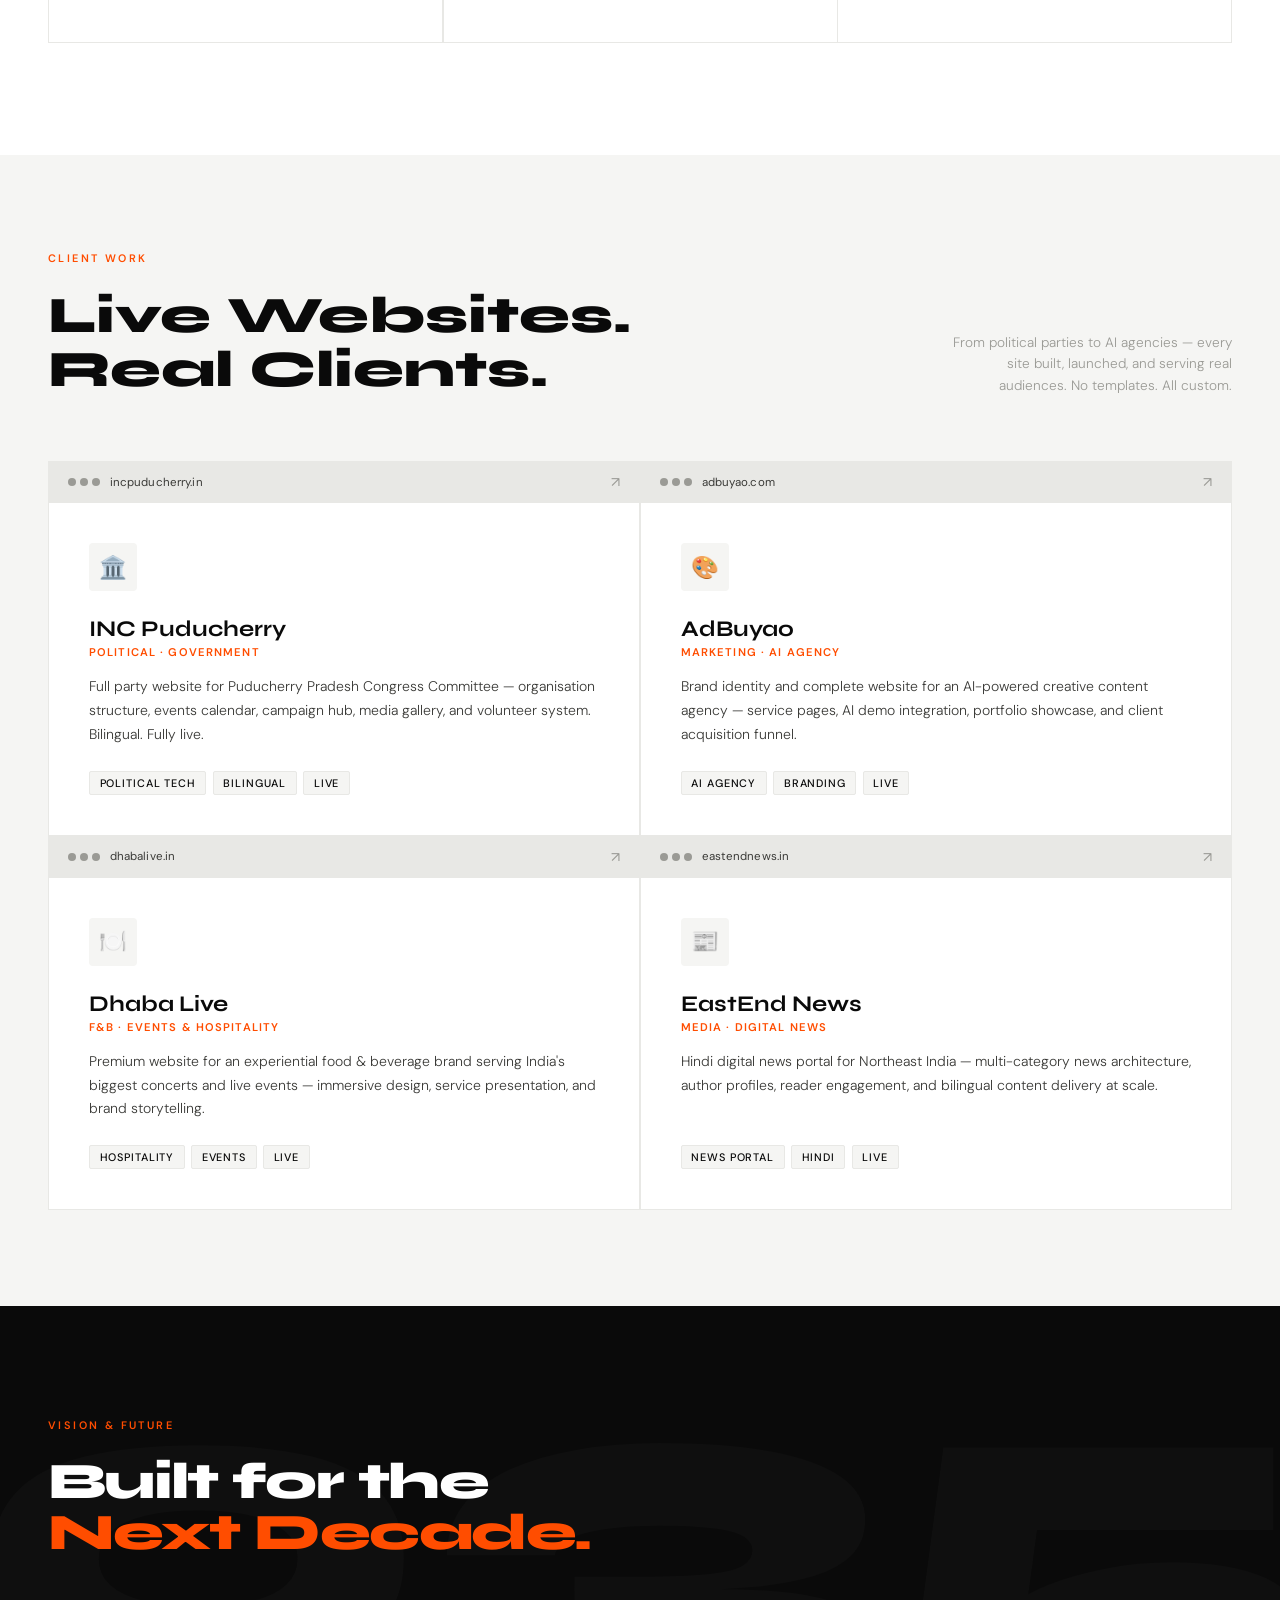
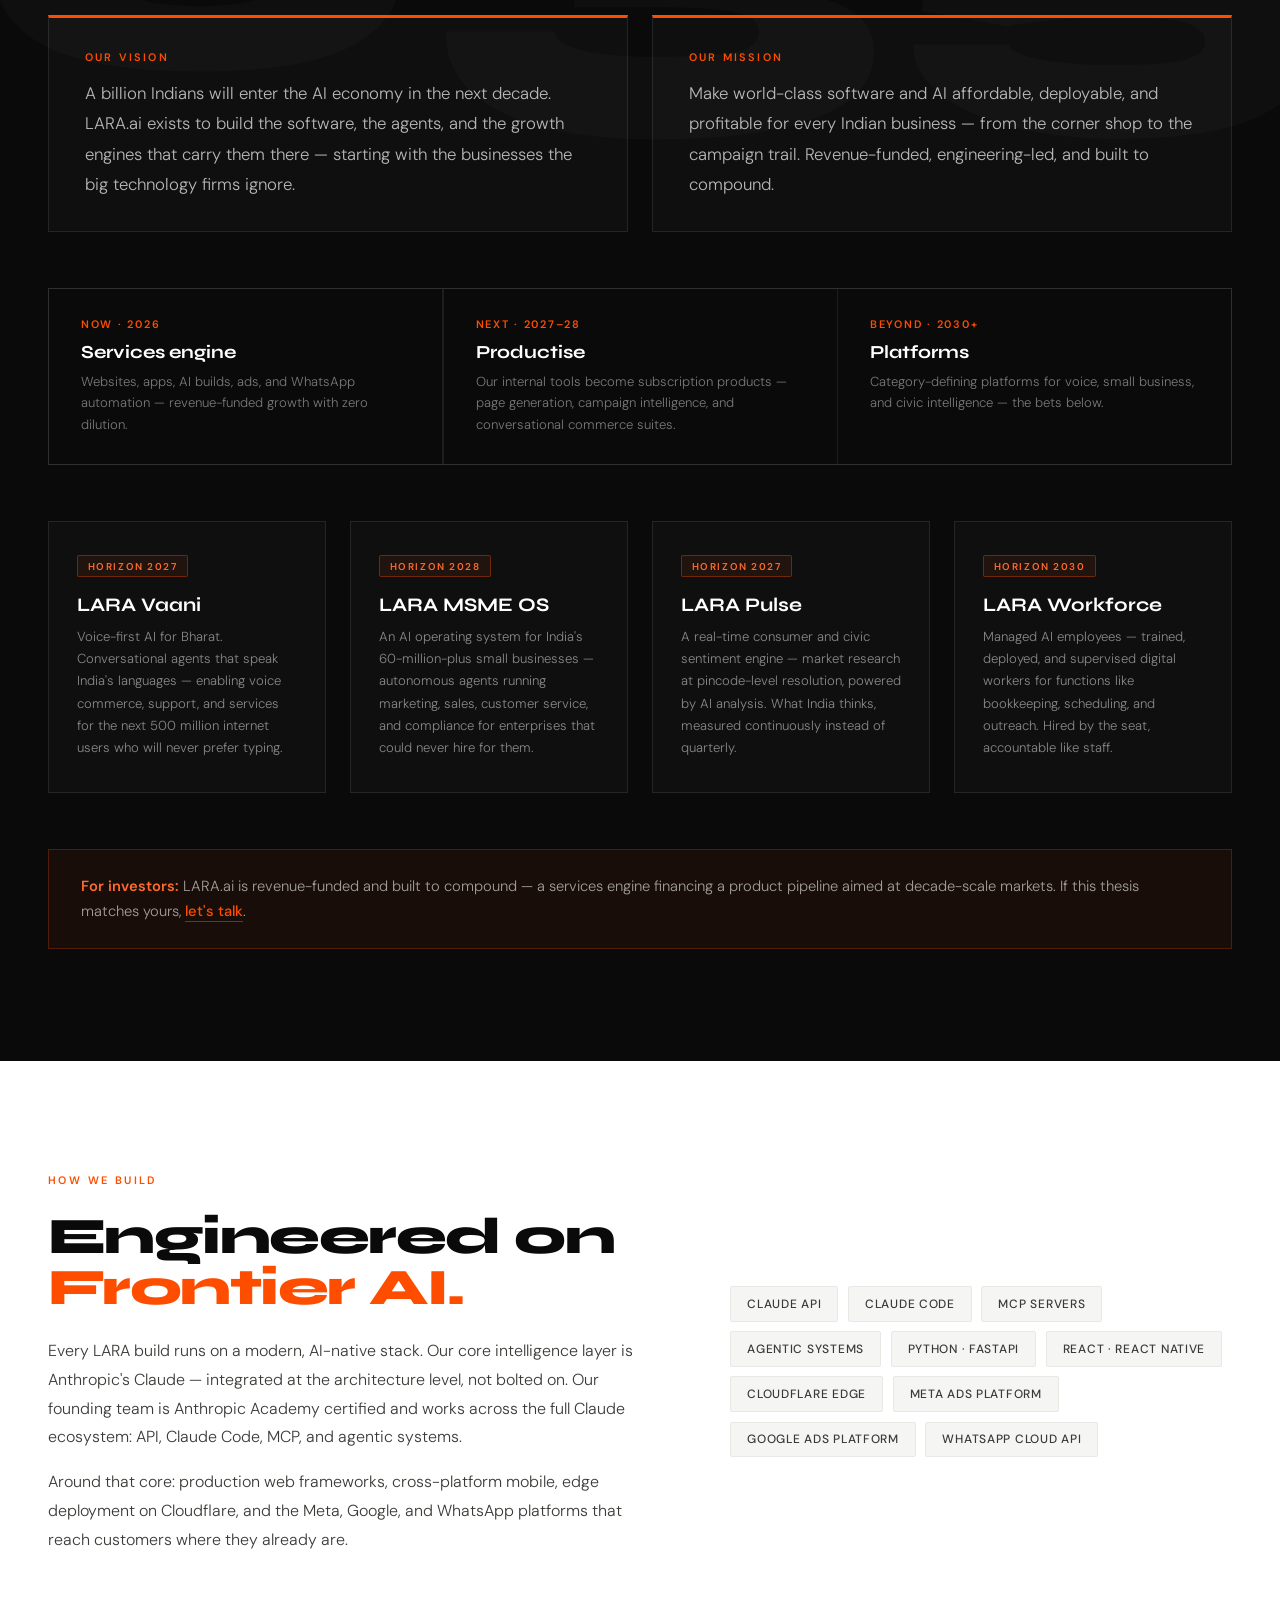
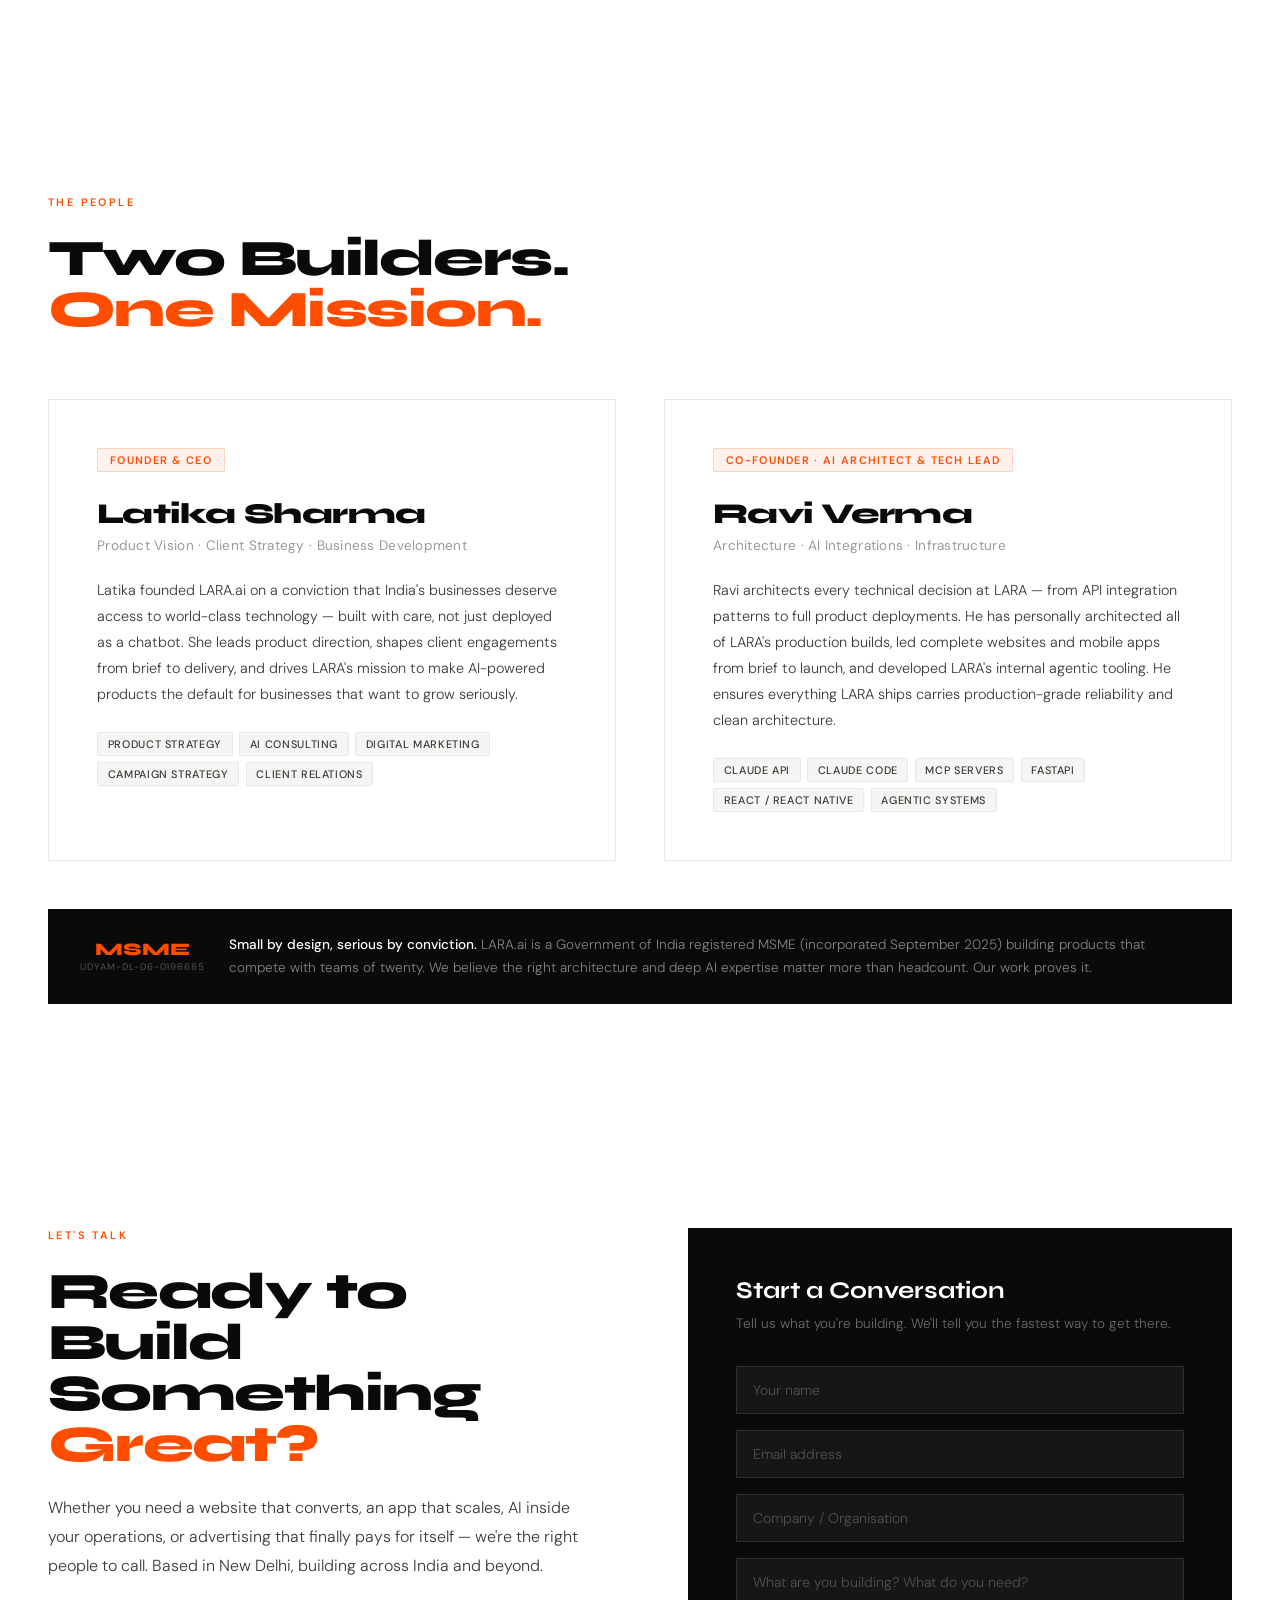
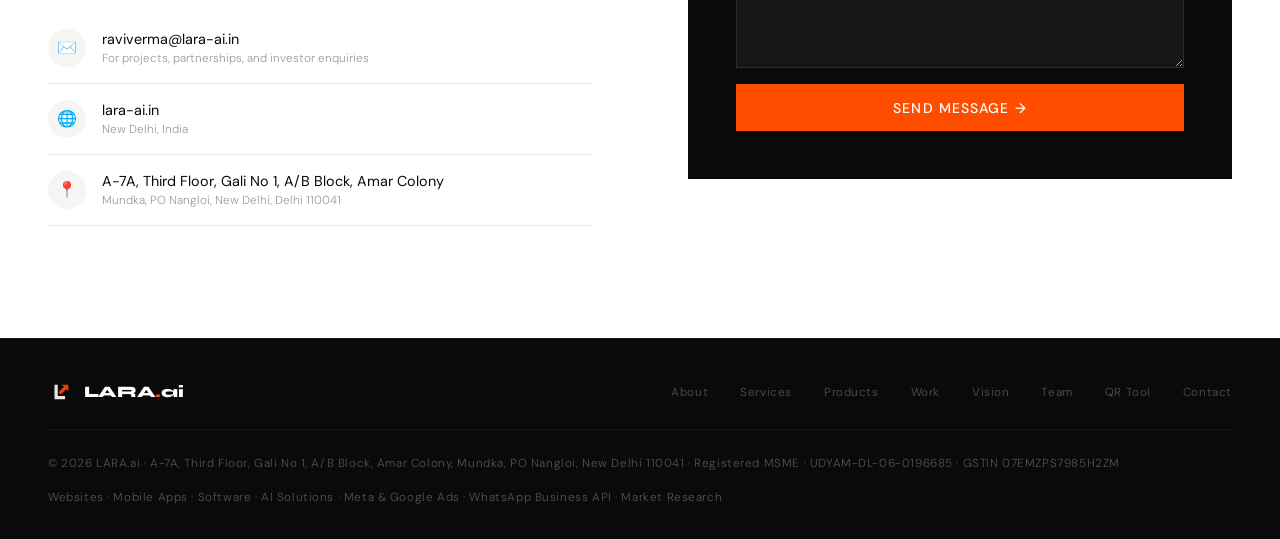
==== commit 8421307b: "Add GSTIN to footer Co-Authored-By: Claude Opus 5.5 <noreply@anthropic.com>" ====
--- a/index.html
+++ b/index.html
@@ -932,7 +932,7 @@
     </nav>
   </div>
   <div class="footer-bottom">
-    <p>© 2026 LARA.ai · A-7A, Third Floor, Gali No 1, A/B Block, Amar Colony, Mundka, PO Nangloi, New Delhi 110041 · Registered MSME · UDYAM-DL-06-0196685</p>
+    <p>© 2026 LARA.ai · A-7A, Third Floor, Gali No 1, A/B Block, Amar Colony, Mundka, PO Nangloi, New Delhi 110041 · Registered MSME · UDYAM-DL-06-0196685 · GSTIN 07EMZPS7985H2ZM</p>
     <p>Websites · Mobile Apps · Software · AI Solutions · Meta &amp; Google Ads · WhatsApp Business API · Market Research</p>
   </div>
 </footer>
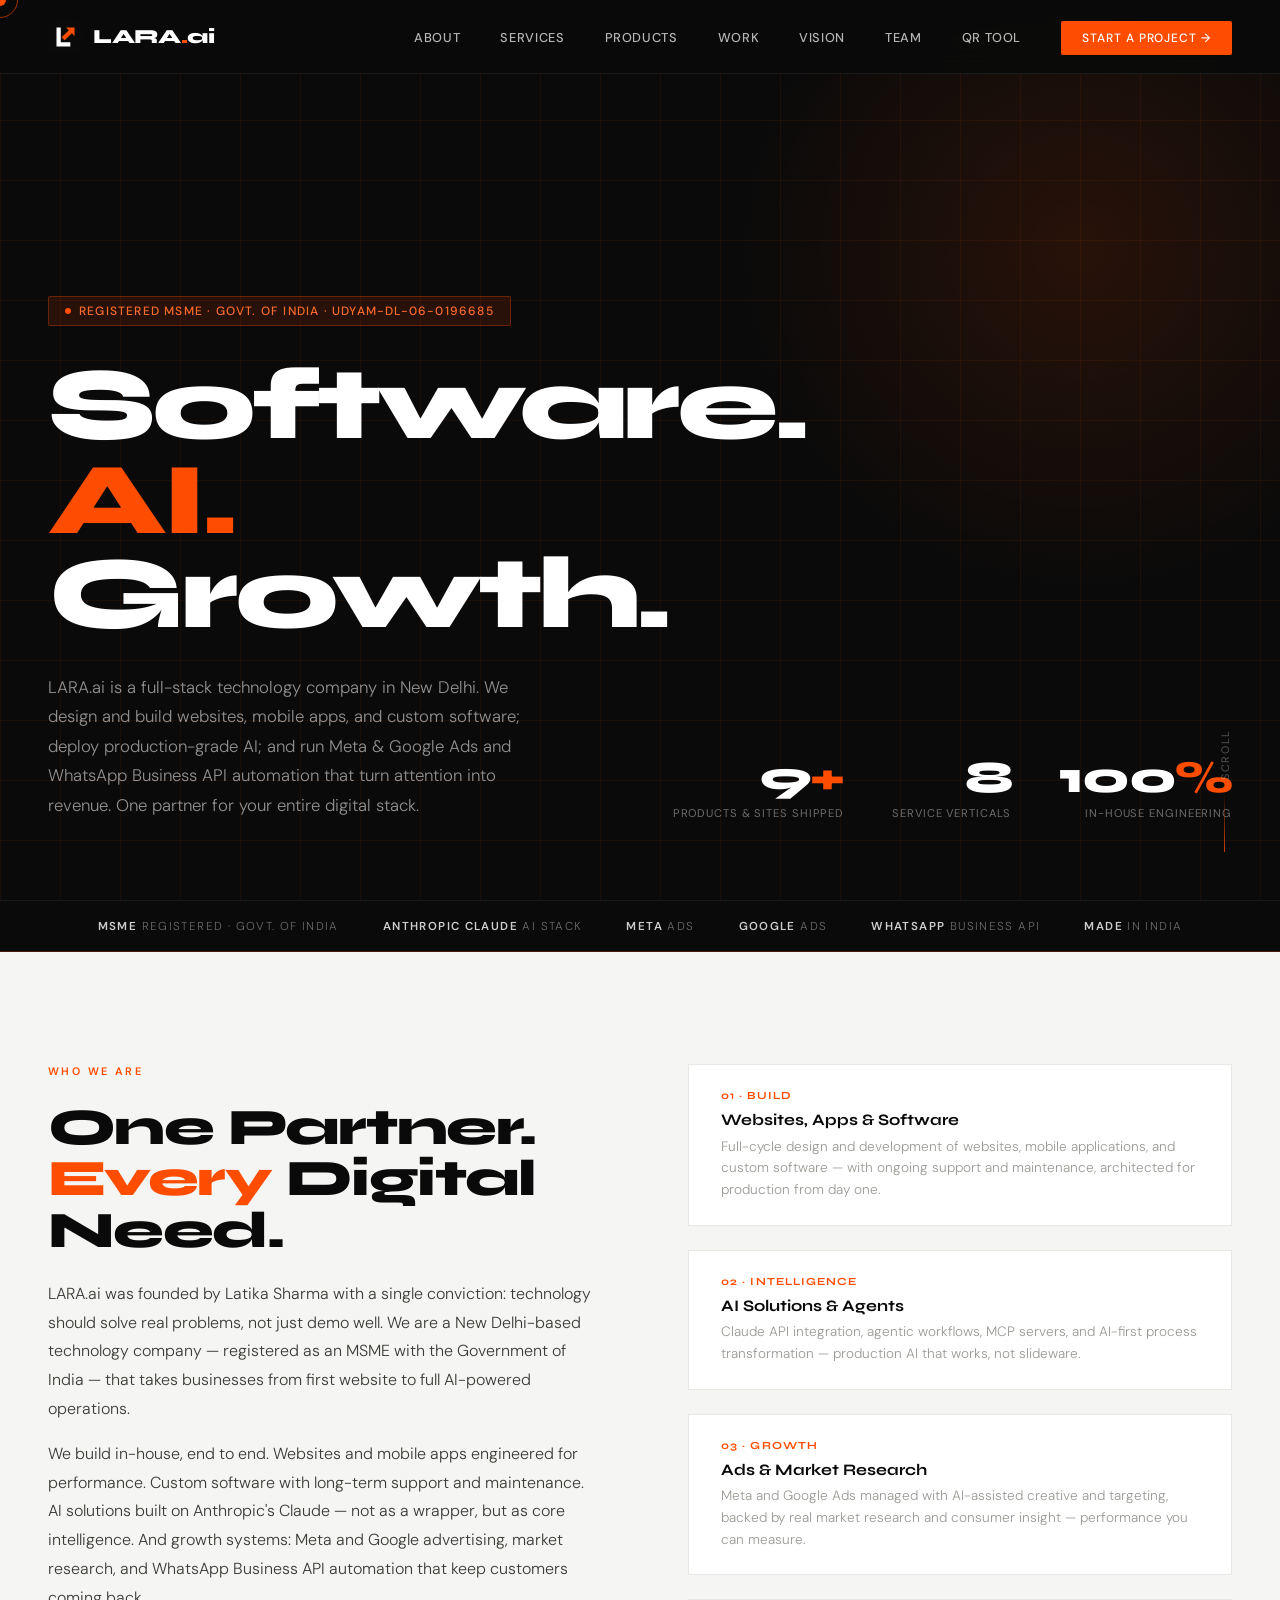
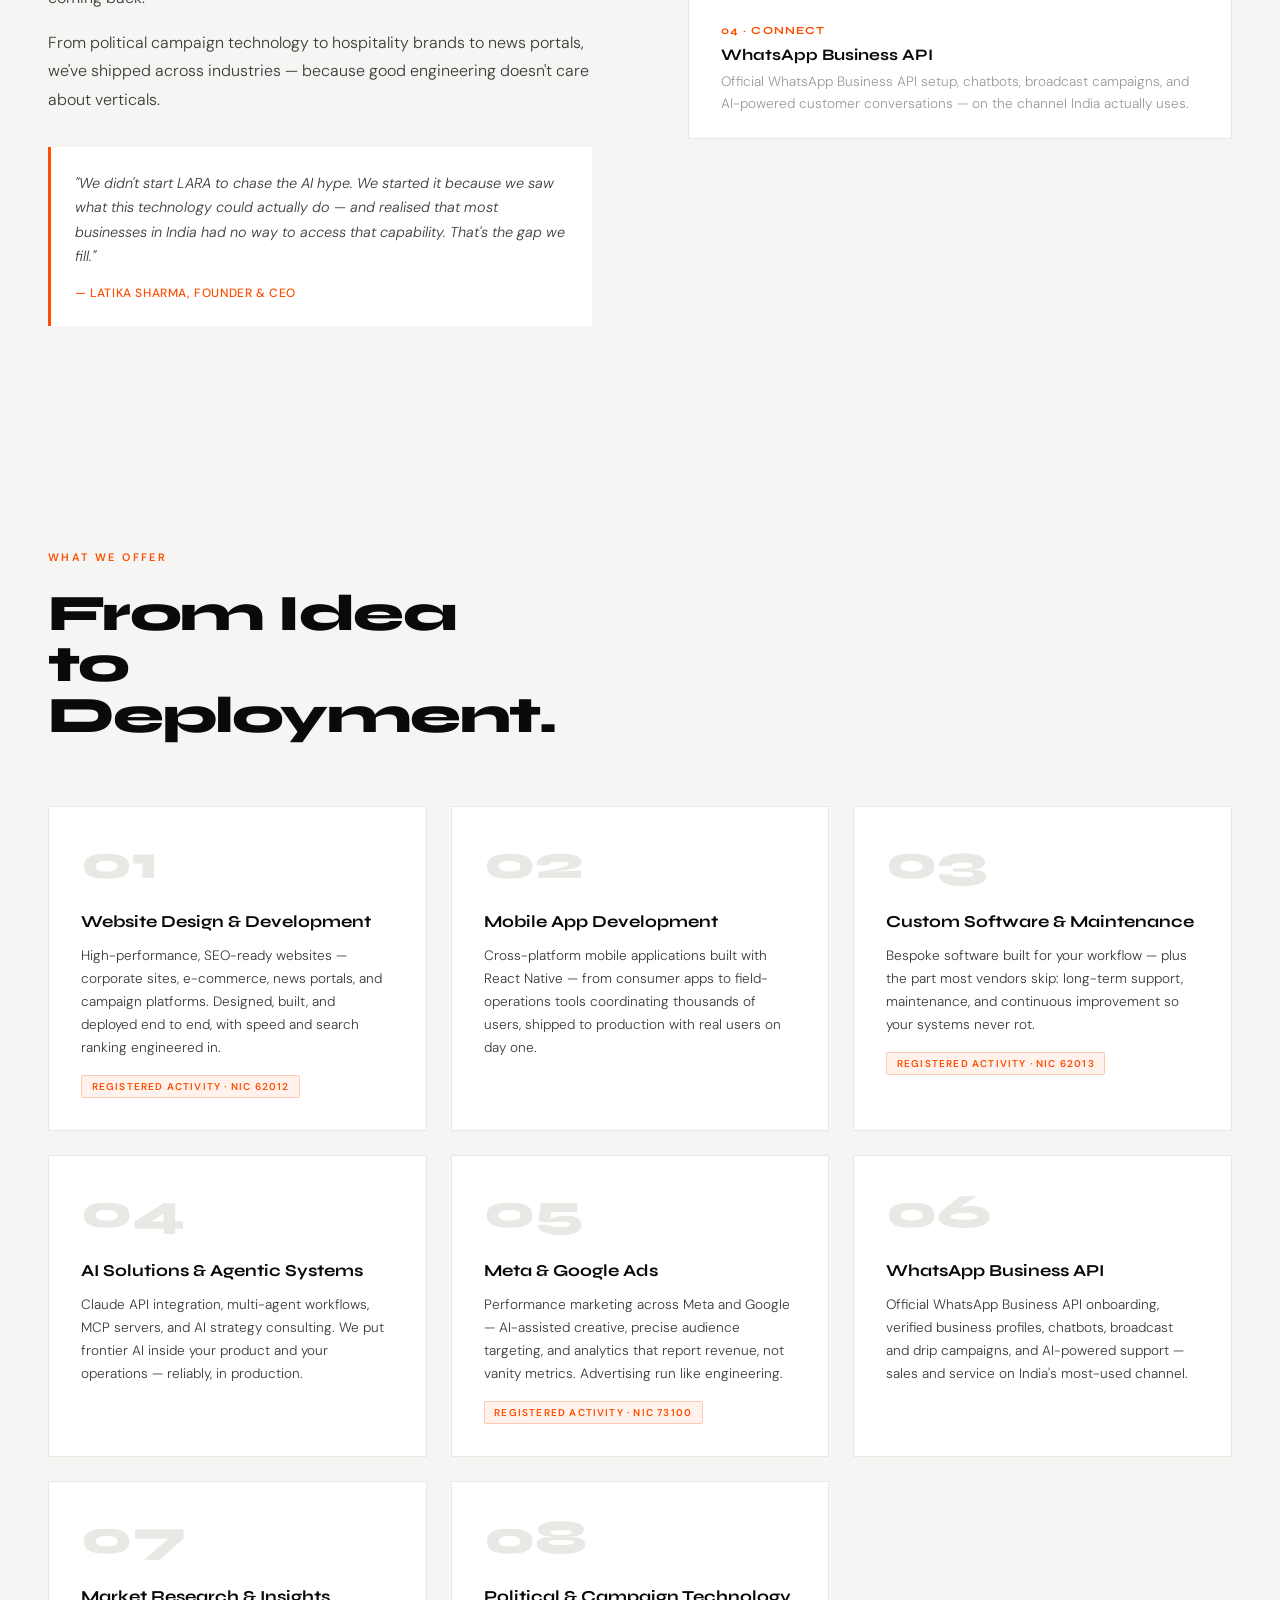
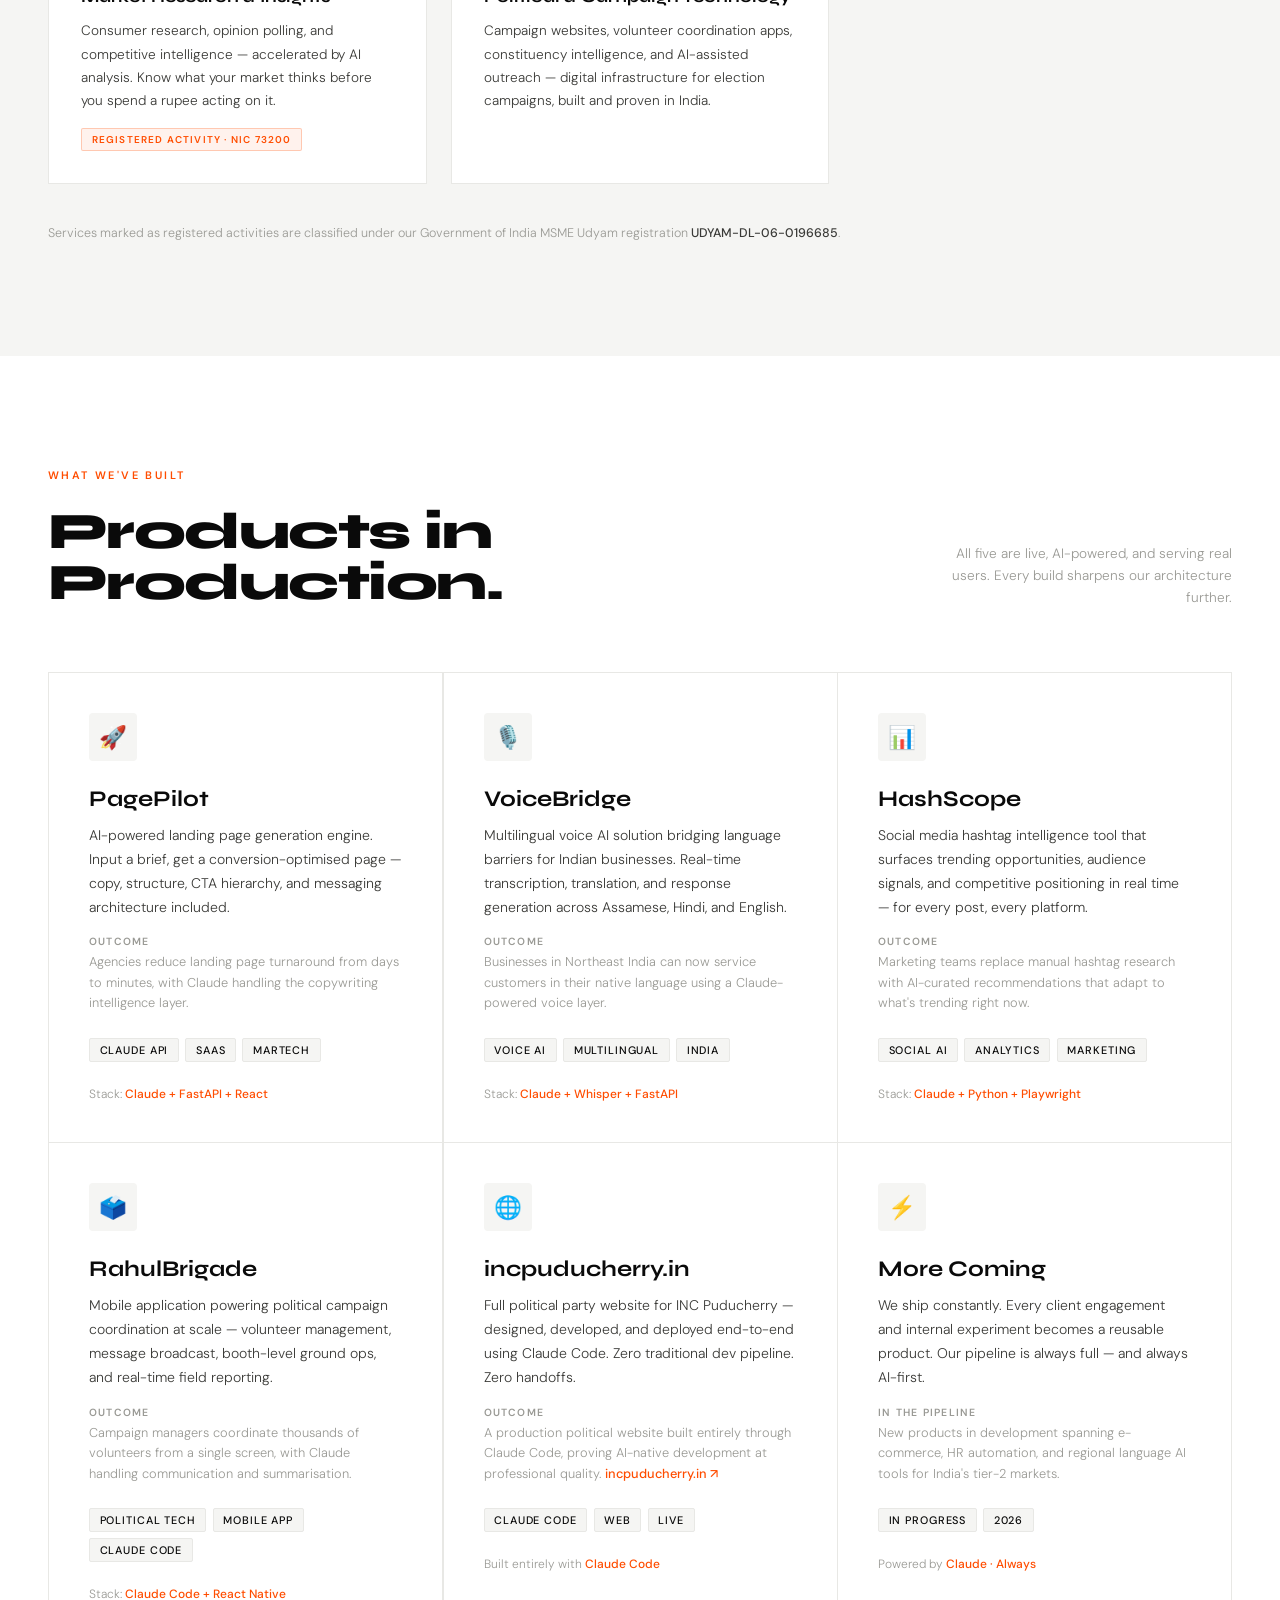
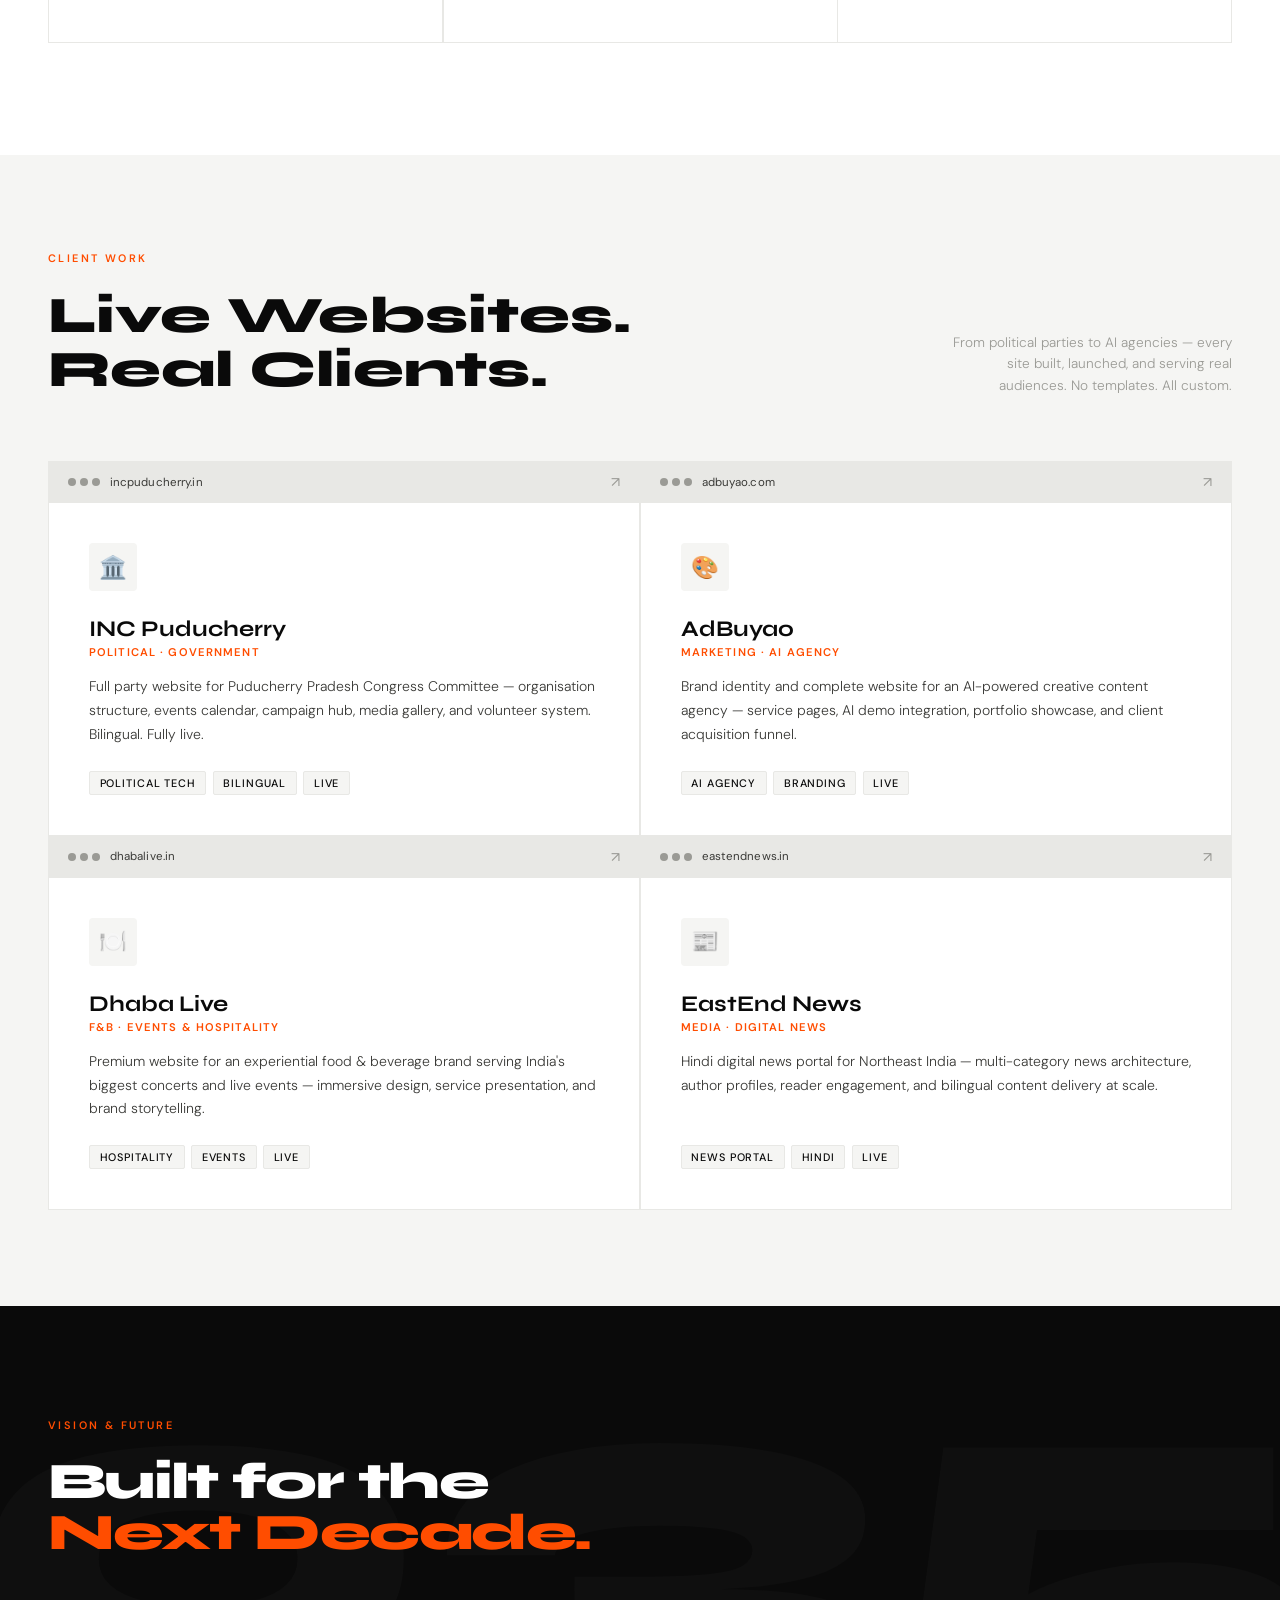
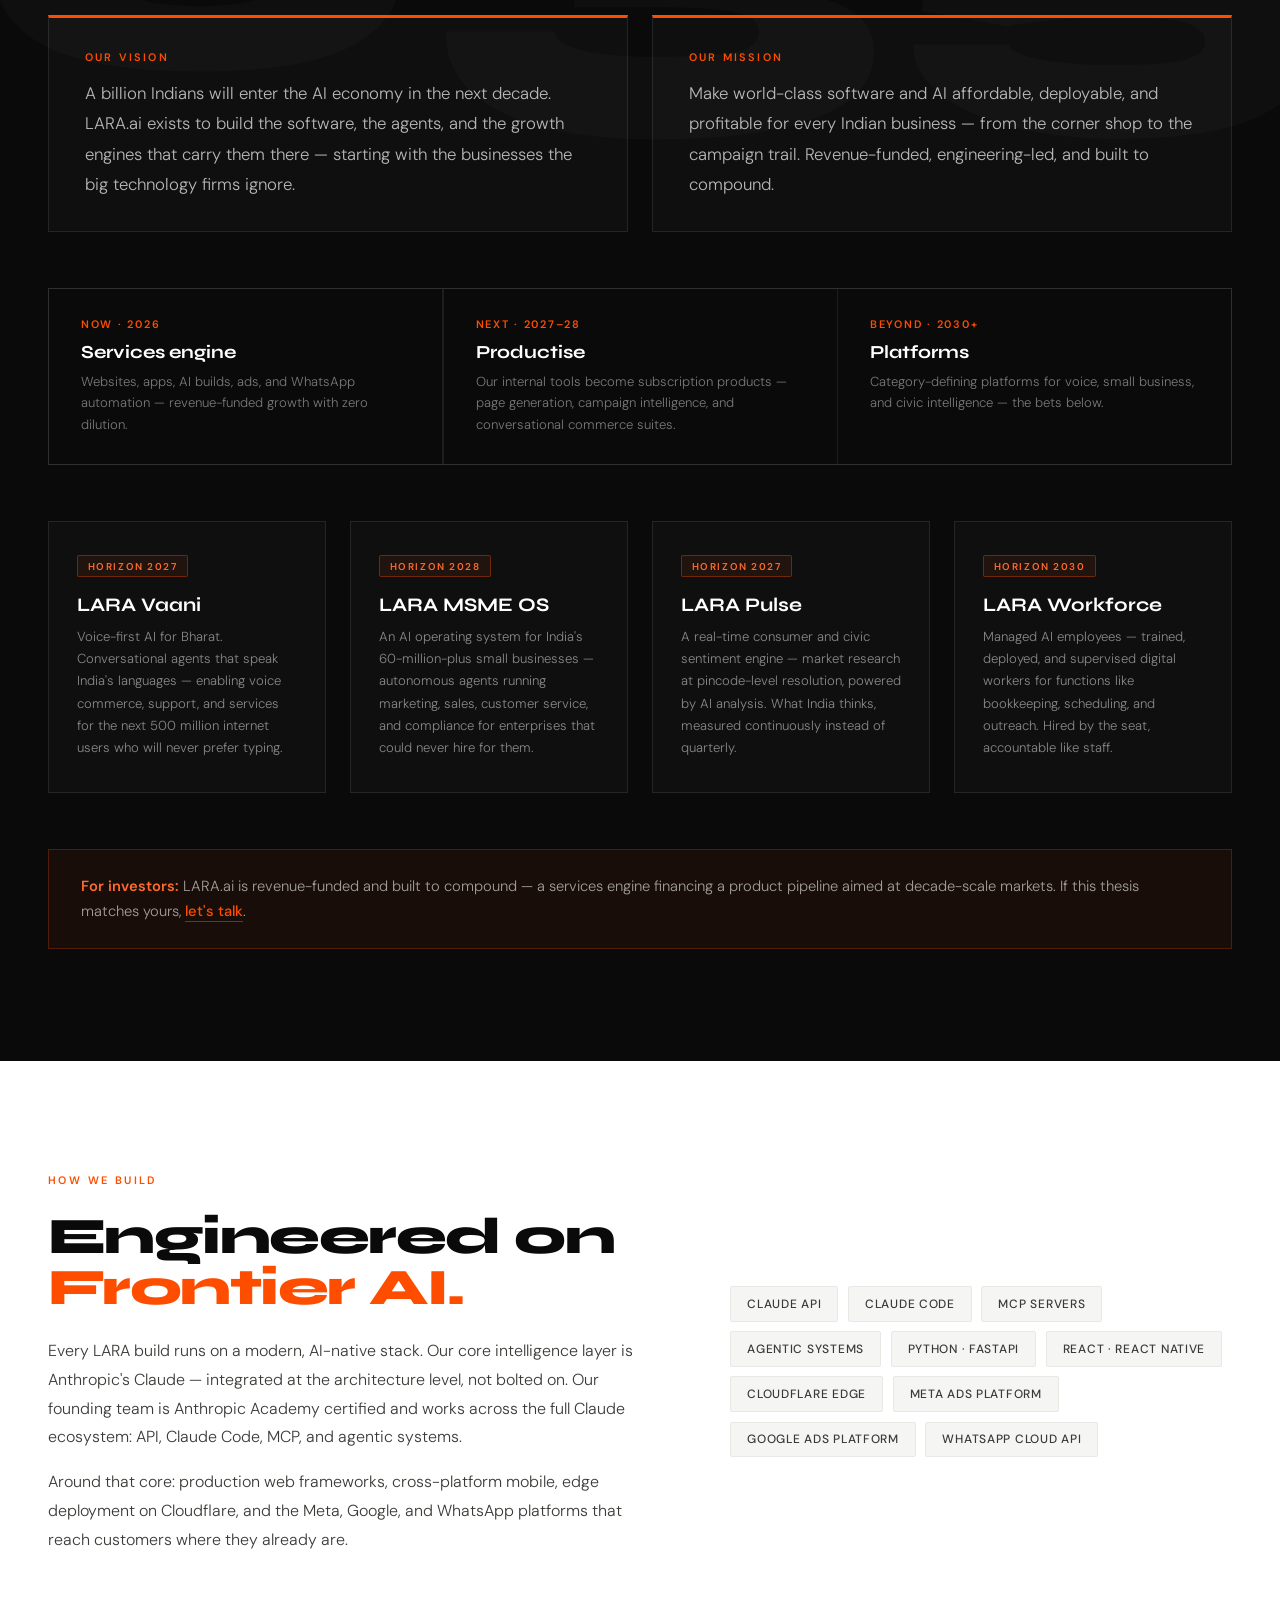
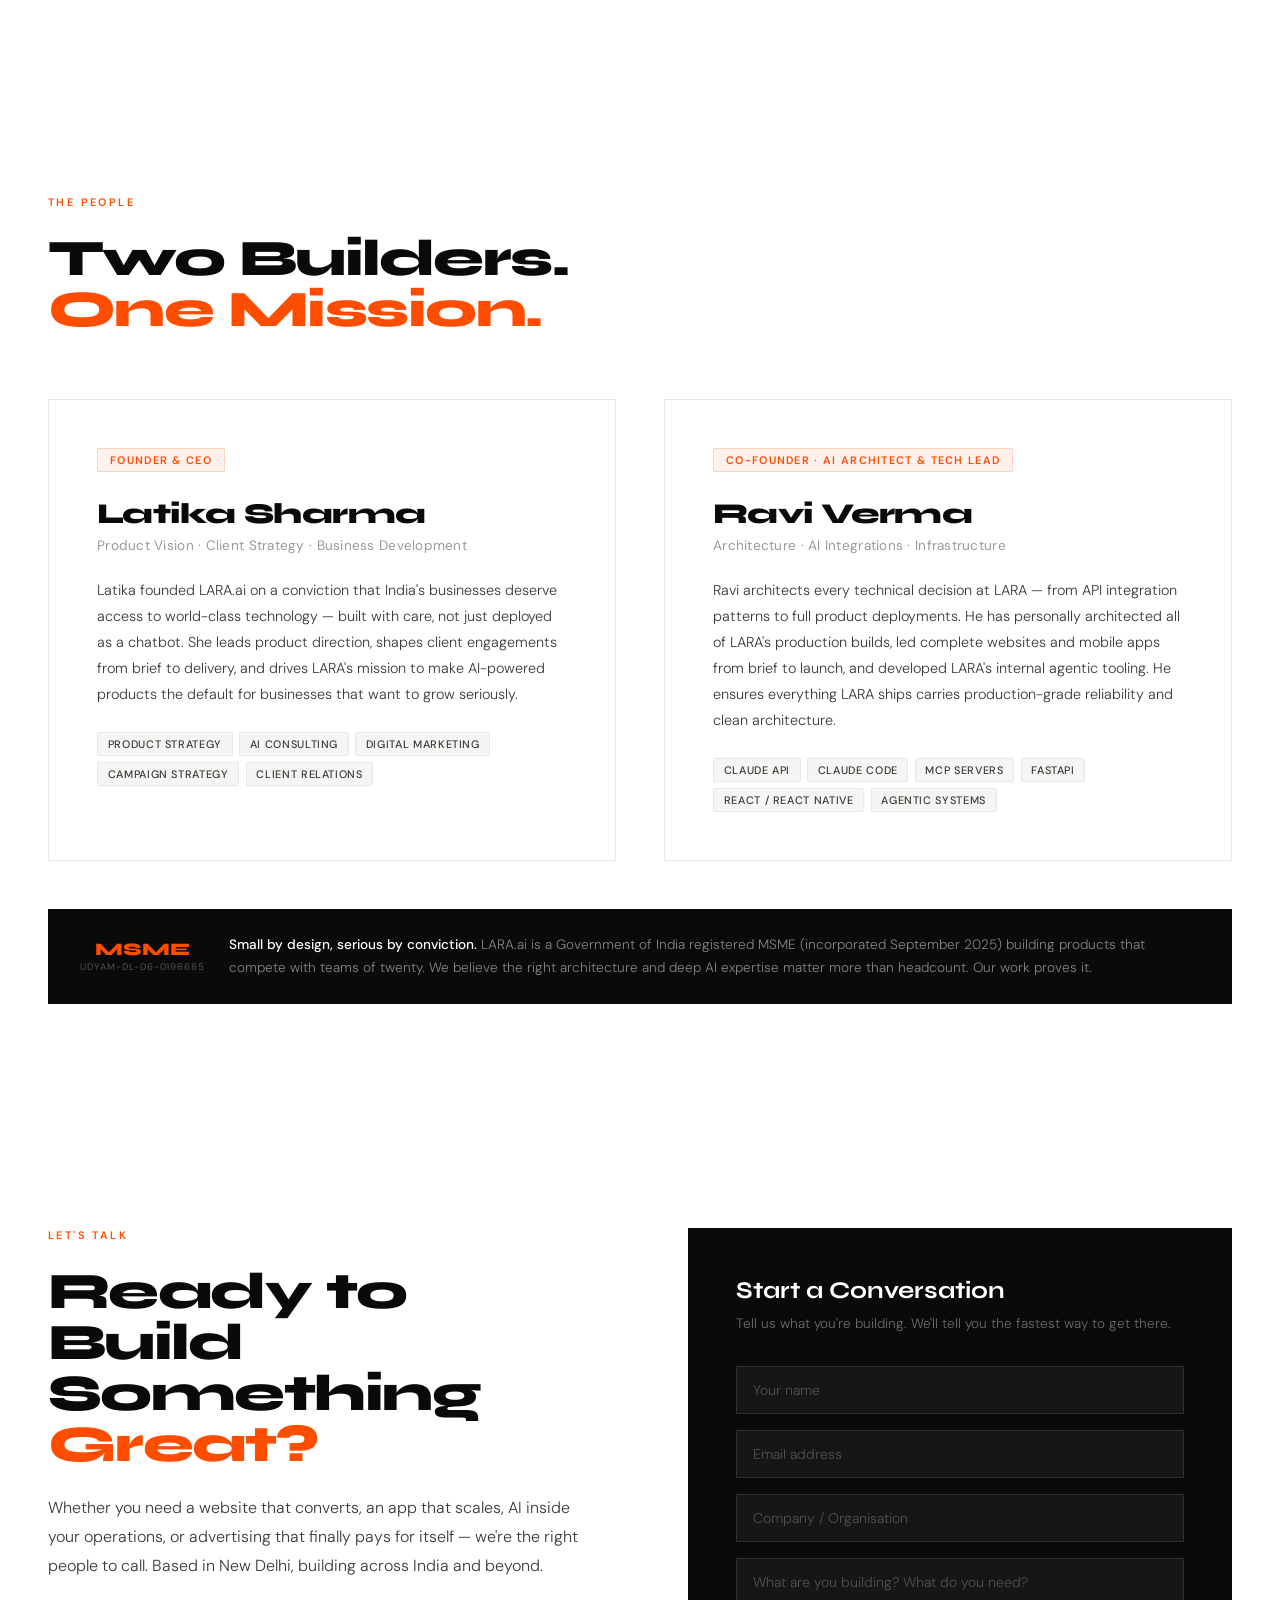
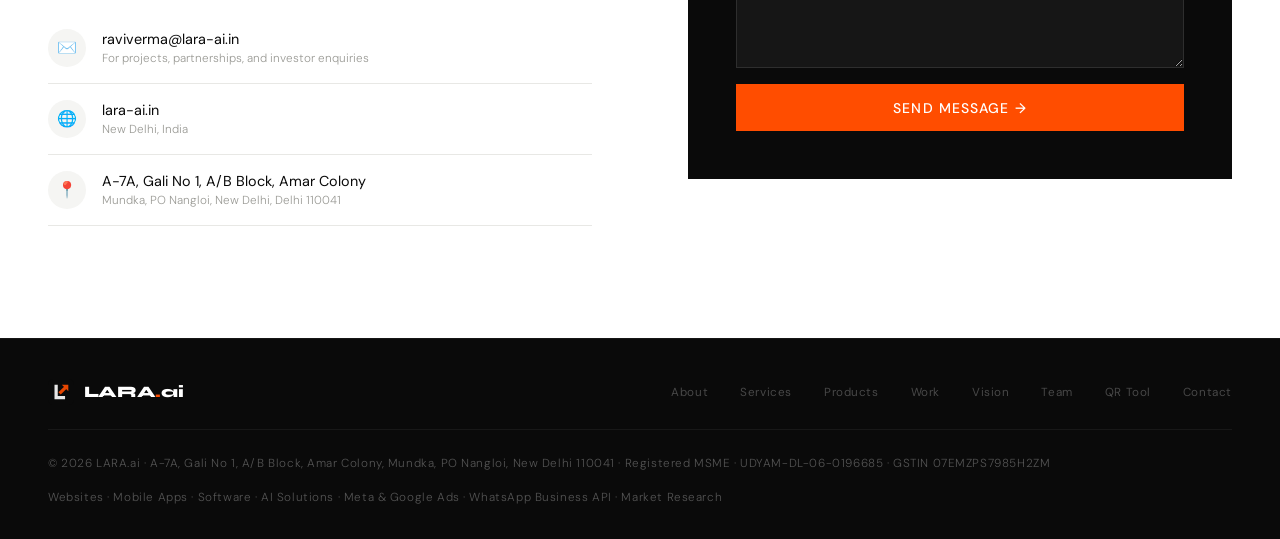
==== commit 84ed9d85: "Drop floor from displayed business address Co-Authored-By: Claude Opus 5.5 <noreply@anthropic.com>" ====
--- a/index.html
+++ b/index.html
@@ -71,7 +71,7 @@
     ],
     "address": {
       "@type": "PostalAddress",
-      "streetAddress": "A-7A, Third Floor, Gali No 1, A/B Block, Amar Colony, Mundka, PO Nangloi",
+      "streetAddress": "A-7A, Gali No 1, A/B Block, Amar Colony, Mundka, PO Nangloi",
       "addressLocality": "New Delhi",
       "addressRegion": "Delhi",
       "postalCode": "110041",
@@ -853,7 +853,7 @@
       <a href="https://www.google.com/maps/search/?api=1&amp;query=A-7A+Amar+Colony+Mundka+Nangloi+Delhi+110041" class="contact-row" target="_blank" rel="noopener">
         <div class="contact-icon" aria-hidden="true">📍</div>
         <address style="font-style: normal;">
-          <div class="contact-text">A-7A, Third Floor, Gali No 1, A/B Block, Amar Colony</div>
+          <div class="contact-text">A-7A, Gali No 1, A/B Block, Amar Colony</div>
           <div class="contact-sub">Mundka, PO Nangloi, New Delhi, Delhi 110041</div>
         </address>
       </a>
@@ -932,7 +932,7 @@
     </nav>
   </div>
   <div class="footer-bottom">
-    <p>© 2026 LARA.ai · A-7A, Third Floor, Gali No 1, A/B Block, Amar Colony, Mundka, PO Nangloi, New Delhi 110041 · Registered MSME · UDYAM-DL-06-0196685 · GSTIN 07EMZPS7985H2ZM</p>
+    <p>© 2026 LARA.ai · A-7A, Gali No 1, A/B Block, Amar Colony, Mundka, PO Nangloi, New Delhi 110041 · Registered MSME · UDYAM-DL-06-0196685 · GSTIN 07EMZPS7985H2ZM</p>
     <p>Websites · Mobile Apps · Software · AI Solutions · Meta &amp; Google Ads · WhatsApp Business API · Market Research</p>
   </div>
 </footer>
